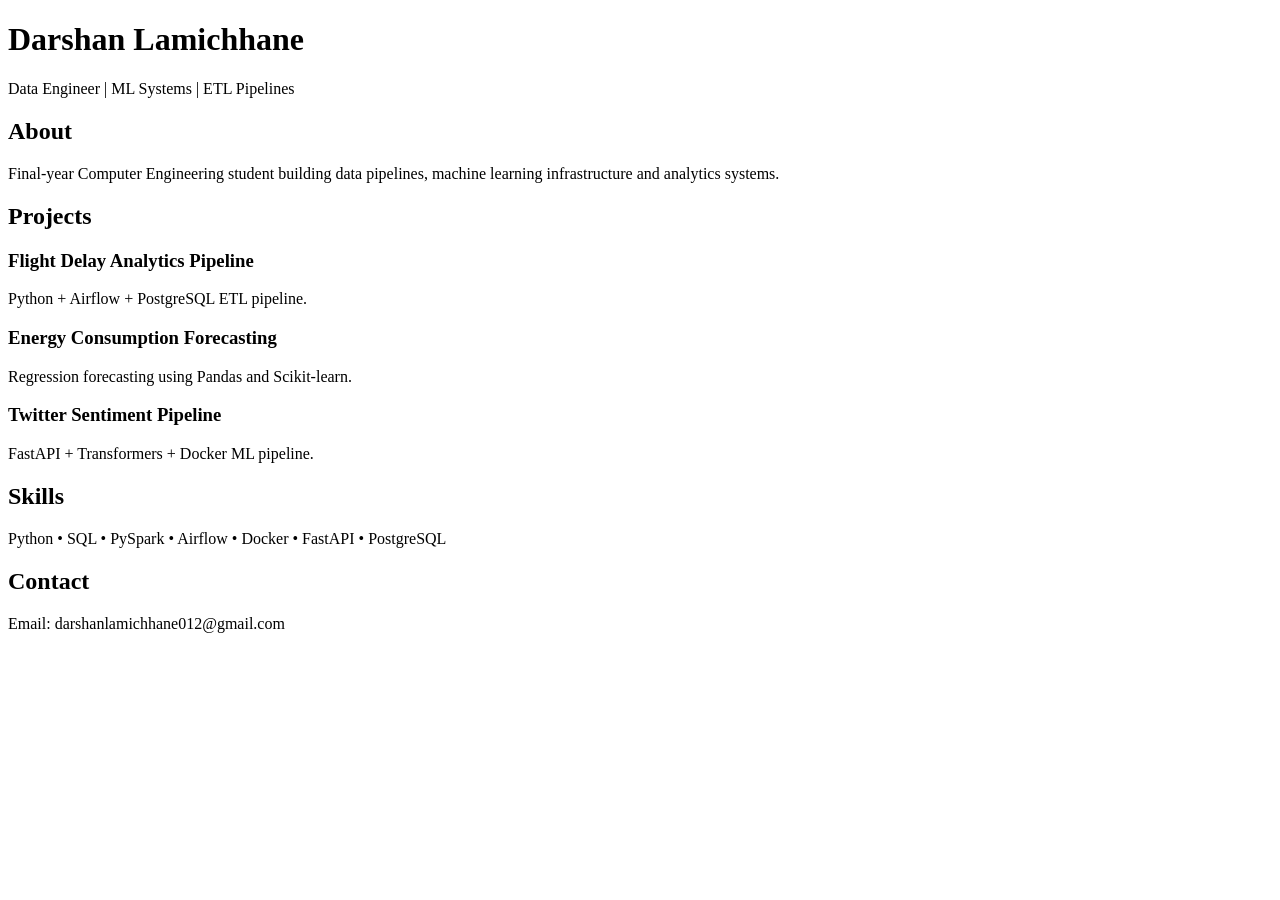
==== index.html @ e7dcd063 "initial portfolio" ====
<!DOCTYPE html>
<html>
<head>
<title>Darshan Lamichhane</title>
<meta charset="UTF-8">
<link rel="stylesheet" href="style.css">
</head>

<body>

<h1>Darshan Lamichhane</h1>
<p>Data Engineer | ML Systems | ETL Pipelines</p>

<h2>About</h2>
<p>
Final-year Computer Engineering student building data pipelines,
machine learning infrastructure and analytics systems.
</p>

<h2>Projects</h2>

<h3>Flight Delay Analytics Pipeline</h3>
<p>Python + Airflow + PostgreSQL ETL pipeline.</p>

<h3>Energy Consumption Forecasting</h3>
<p>Regression forecasting using Pandas and Scikit-learn.</p>

<h3>Twitter Sentiment Pipeline</h3>
<p>FastAPI + Transformers + Docker ML pipeline.</p>

<h2>Skills</h2>
<p>
Python • SQL • PySpark • Airflow • Docker • FastAPI • PostgreSQL
</p>

<h2>Contact</h2>
<p>Email: darshanlamichhane012@gmail.com</p>

</body>
</html>
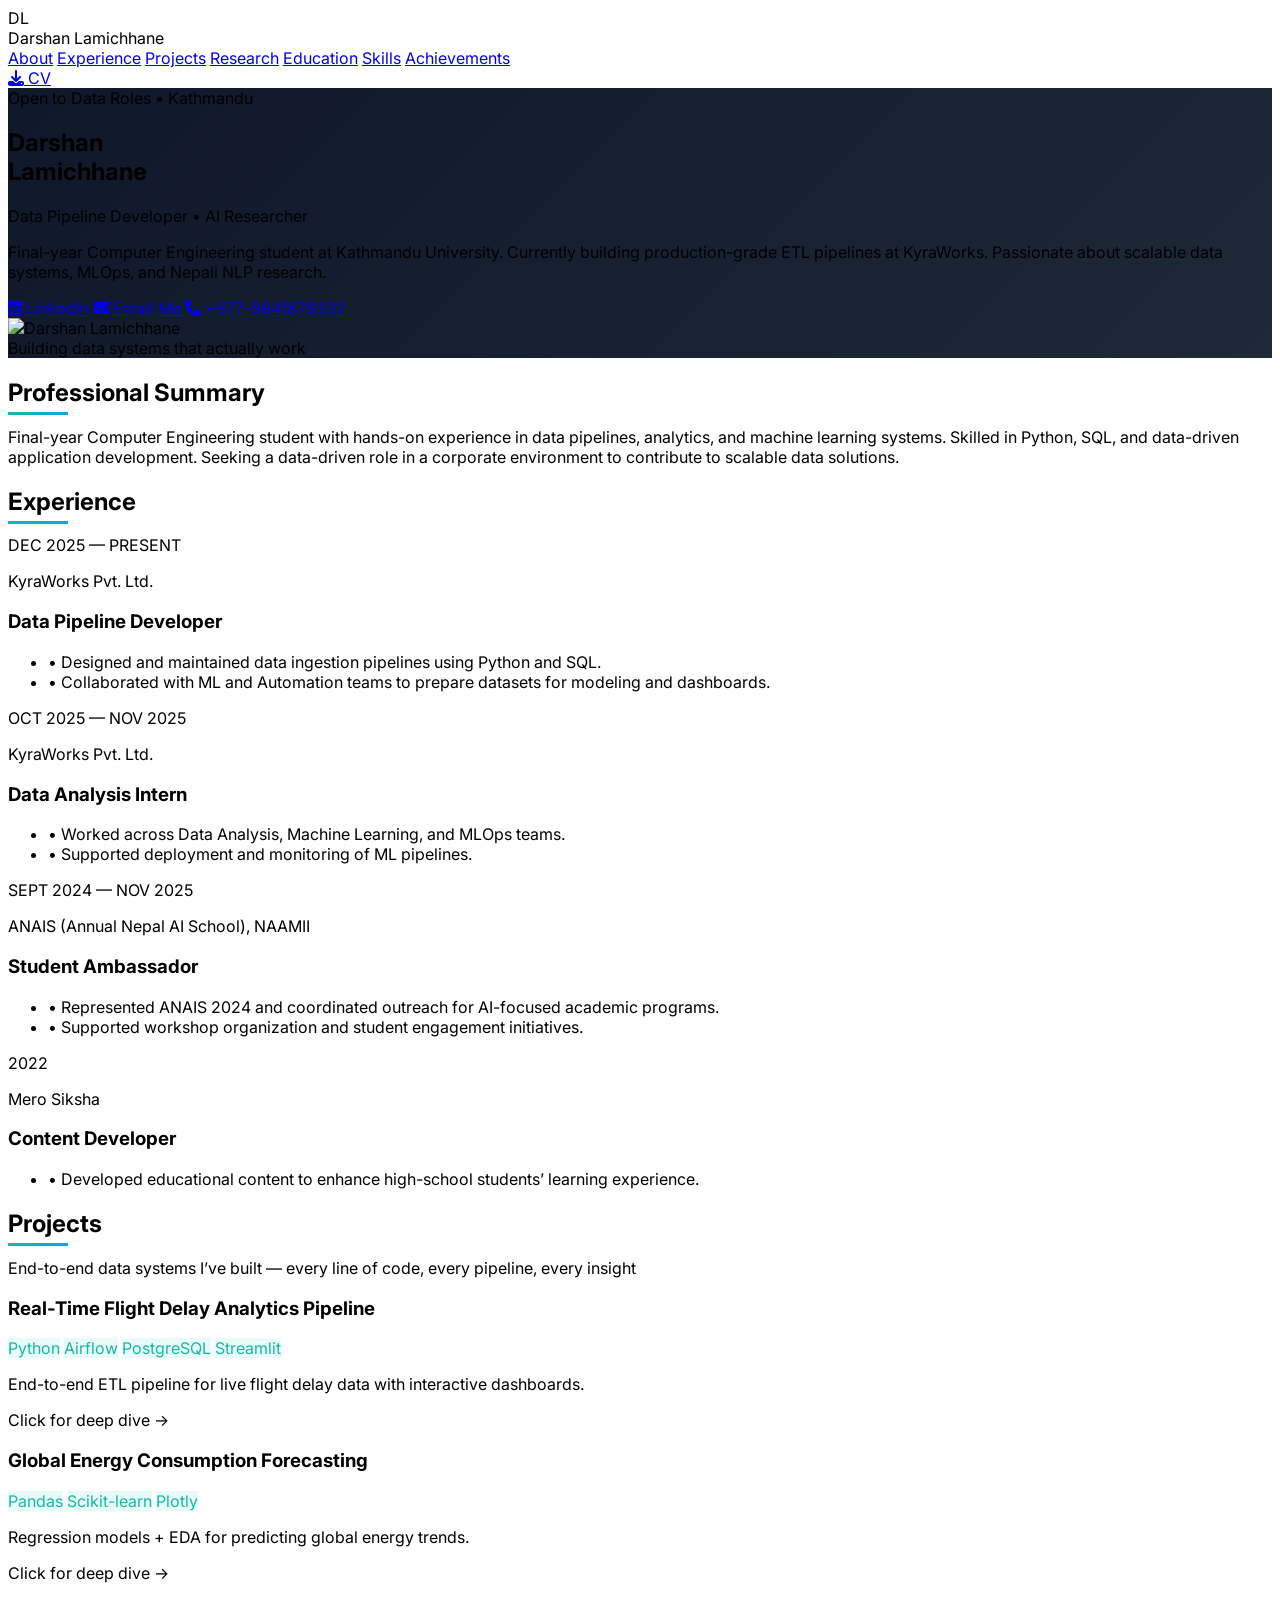
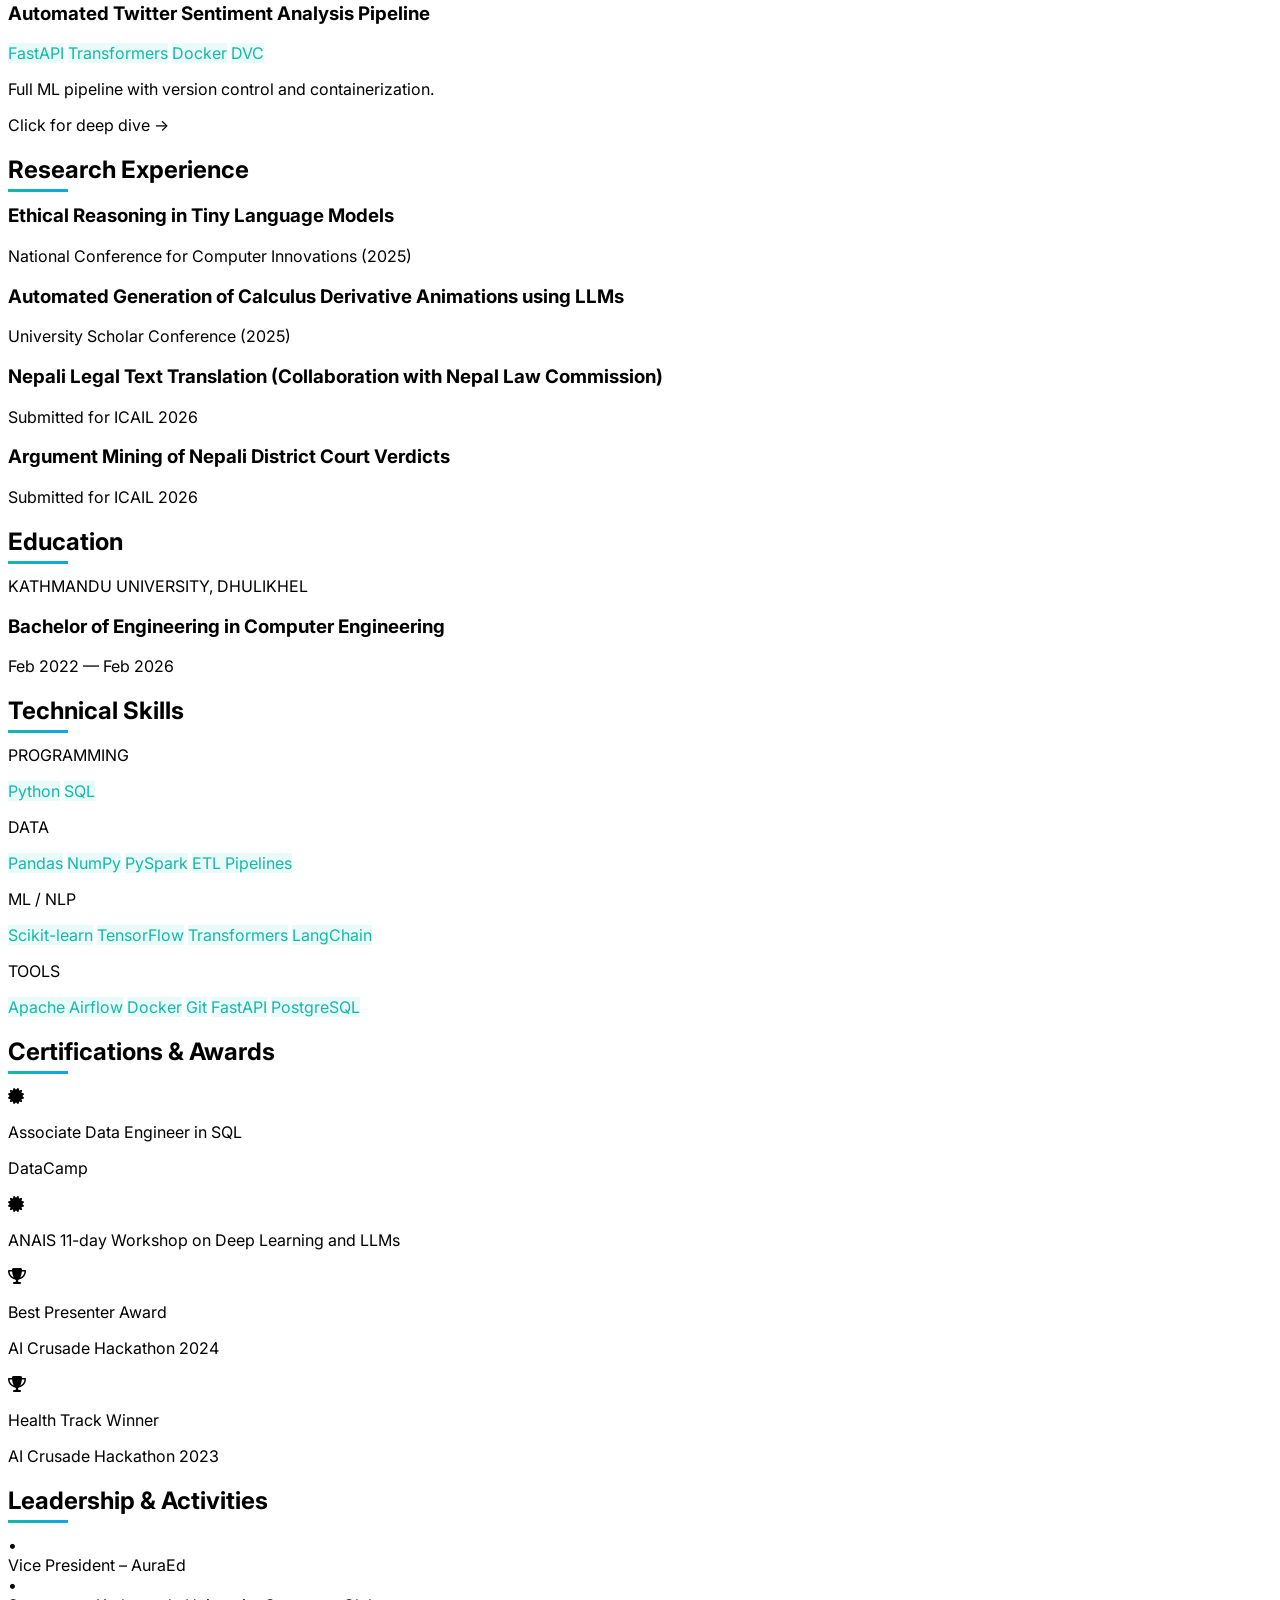
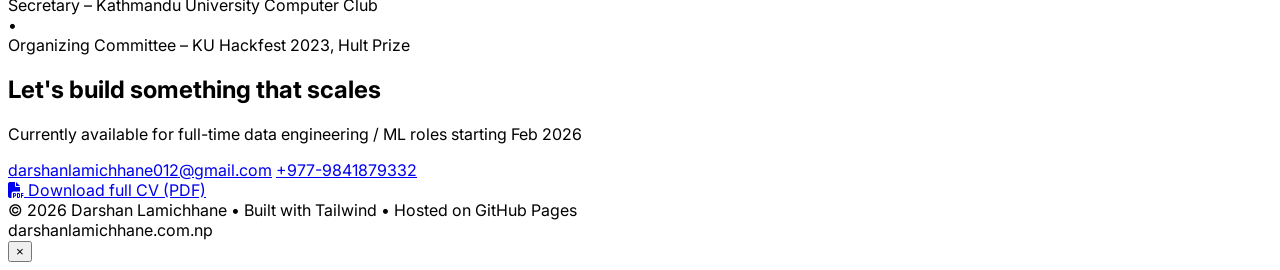
==== commit e113366a: "included everything" ====
--- a/index.html
+++ b/index.html
@@ -1,40 +1,489 @@
 <!DOCTYPE html>
-<html>
+<html lang="en" class="scroll-smooth">
 <head>
-<title>Darshan Lamichhane</title>
-<meta charset="UTF-8">
-<link rel="stylesheet" href="style.css">
+  <meta charset="UTF-8">
+  <meta name="viewport" content="width=device-width, initial-scale=1.0">
+  <title>Darshan Lamichhane | Data Pipeline Developer</title>
+  <script src="https://cdn.tailwindcss.com"></script>
+  <link rel="stylesheet" href="https://cdnjs.cloudflare.com/ajax/libs/font-awesome/6.6.0/css/all.min.css">
+  <style>
+    @import url('https://fonts.googleapis.com/css2?family=Inter:wght@400;500;600;700&display=swap');
+    body { font-family: 'Inter', system-ui, sans-serif; }
+    .hero-bg { background: linear-gradient(135deg, #0f172a 0%, #1e2937 100%); }
+    .section-header { position: relative; }
+    .section-header::after { content: ''; position: absolute; bottom: -8px; left: 0; width: 60px; height: 3px; background: linear-gradient(to right, #14b8a6, #0ea5e9); }
+    .card-hover { transition: all 0.4s cubic-bezier(0.4, 0, 0.2, 1); }
+    .card-hover:hover { transform: translateY(-12px); box-shadow: 0 25px 50px -12px rgb(0 0 0 / 0.4); }
+    .timeline-dot { width: 16px; height: 16px; background: #14b8a6; box-shadow: 0 0 0 4px rgba(20, 184, 166, 0.3); }
+    .modal { animation: modalPop 0.4s cubic-bezier(0.34, 1.56, 0.64, 1); }
+    @keyframes modalPop { from { opacity: 0; transform: scale(0.8) translateY(40px); } to { opacity: 1; transform: scale(1) translateY(0); } }
+    .tech-badge { background: rgba(45, 212, 191, 0.1); color: #14b8a6; }
+  </style>
 </head>
-
-<body>
-
-<h1>Darshan Lamichhane</h1>
-<p>Data Engineer | ML Systems | ETL Pipelines</p>
-
-<h2>About</h2>
-<p>
-Final-year Computer Engineering student building data pipelines,
-machine learning infrastructure and analytics systems.
-</p>
-
-<h2>Projects</h2>
-
-<h3>Flight Delay Analytics Pipeline</h3>
-<p>Python + Airflow + PostgreSQL ETL pipeline.</p>
-
-<h3>Energy Consumption Forecasting</h3>
-<p>Regression forecasting using Pandas and Scikit-learn.</p>
-
-<h3>Twitter Sentiment Pipeline</h3>
-<p>FastAPI + Transformers + Docker ML pipeline.</p>
-
-<h2>Skills</h2>
-<p>
-Python • SQL • PySpark • Airflow • Docker • FastAPI • PostgreSQL
-</p>
-
-<h2>Contact</h2>
-<p>Email: darshanlamichhane012@gmail.com</p>
-
+<body class="bg-slate-950 text-slate-200">
+
+  <!-- NAVBAR -->
+  <nav class="fixed top-0 w-full bg-slate-950/95 backdrop-blur-lg z-50 border-b border-slate-800">
+    <div class="max-w-6xl mx-auto px-6 py-5 flex justify-between items-center">
+      <div class="flex items-center gap-3">
+        <div class="w-9 h-9 bg-gradient-to-br from-teal-400 to-sky-400 rounded-2xl flex items-center justify-center text-xl font-black text-white">DL</div>
+        <span class="text-2xl font-semibold tracking-tighter">Darshan Lamichhane</span>
+      </div>
+      <div class="hidden md:flex gap-8 text-sm font-medium">
+        <a href="#about" class="hover:text-teal-400 transition-colors">About</a>
+        <a href="#experience" class="hover:text-teal-400 transition-colors">Experience</a>
+        <a href="#projects" class="hover:text-teal-400 transition-colors">Projects</a>
+        <a href="#research" class="hover:text-teal-400 transition-colors">Research</a>
+        <a href="#education" class="hover:text-teal-400 transition-colors">Education</a>
+        <a href="#skills" class="hover:text-teal-400 transition-colors">Skills</a>
+        <a href="#achievements" class="hover:text-teal-400 transition-colors">Achievements</a>
+      </div>
+      <a href="Darshan_CV.pdf" target="_blank" 
+         class="bg-teal-500 hover:bg-teal-600 px-6 py-3 rounded-2xl text-sm font-semibold flex items-center gap-2 transition-all active:scale-95">
+        <i class="fas fa-download"></i> CV
+      </a>
+    </div>
+  </nav>
+
+  <!-- HERO -->
+  <section id="hero" class="hero-bg min-h-screen flex items-center pt-20">
+    <div class="max-w-6xl mx-auto px-6 grid md:grid-cols-12 gap-16 items-center">
+      <div class="md:col-span-7">
+        <div class="inline-flex items-center gap-2 bg-slate-800 px-4 py-2 rounded-3xl mb-6">
+          <div class="w-3 h-3 bg-emerald-400 rounded-full animate-pulse"></div>
+          <span class="text-sm font-medium">Open to Data Roles • Kathmandu</span>
+        </div>
+        <h1 class="text-7xl md:text-8xl font-bold tracking-tighter leading-none text-white">Darshan<br>Lamichhane</h1>
+        <p class="mt-4 text-4xl text-teal-400 font-medium">Data Pipeline Developer • AI Researcher</p>
+        
+        <p class="mt-10 text-lg text-slate-400 max-w-2xl">
+          Final-year Computer Engineering student at Kathmandu University. 
+          Currently building production-grade ETL pipelines at KyraWorks. 
+          Passionate about scalable data systems, MLOps, and Nepali NLP research.
+        </p>
+
+        <div class="mt-12 flex flex-wrap gap-4">
+          <a href="https://www.linkedin.com/in/darshan-lamichhane" target="_blank" 
+             class="flex items-center gap-3 bg-white text-slate-950 px-8 py-4 rounded-3xl font-semibold hover:bg-slate-100 transition">
+            <i class="fab fa-linkedin text-xl"></i> LinkedIn
+          </a>
+          <a href="mailto:darshanlamichhane012@gmail.com" 
+             class="flex items-center gap-3 border border-slate-400 hover:border-teal-400 px-8 py-4 rounded-3xl font-semibold transition">
+            <i class="fas fa-envelope"></i> Email Me
+          </a>
+          <a href="tel:+9779841879332" 
+             class="flex items-center gap-3 border border-slate-400 hover:border-teal-400 px-8 py-4 rounded-3xl font-semibold transition">
+            <i class="fas fa-phone"></i> +977-9841879332
+          </a>
+        </div>
+      </div>
+
+      <div class="md:col-span-5 flex justify-center">
+        <div class="relative">
+          <img src="profile.jpg" alt="Darshan Lamichhane" 
+               class="w-96 h-96 object-cover rounded-3xl shadow-2xl border-8 border-teal-400/30">
+          <div class="absolute -bottom-6 -right-6 bg-slate-900 border border-teal-400 px-6 py-3 rounded-3xl text-sm font-medium shadow-xl">
+            Building data systems that actually work
+          </div>
+        </div>
+      </div>
+    </div>
+  </section>
+
+  <!-- ABOUT / SUMMARY -->
+  <section id="about" class="py-24 bg-slate-900">
+    <div class="max-w-4xl mx-auto px-6 text-center">
+      <h2 class="section-header text-5xl font-bold mb-8">Professional Summary</h2>
+      <div class="prose prose-invert max-w-none text-lg text-slate-300 leading-relaxed">
+        Final-year Computer Engineering student with hands-on experience in data pipelines, analytics, 
+        and machine learning systems. Skilled in Python, SQL, and data-driven application development. 
+        Seeking a data-driven role in a corporate environment to contribute to scalable data solutions.
+      </div>
+    </div>
+  </section>
+
+  <!-- EXPERIENCE -->
+  <section id="experience" class="py-24">
+    <div class="max-w-6xl mx-auto px-6">
+      <h2 class="section-header text-5xl font-bold mb-16 text-center">Experience</h2>
+      
+      <div class="space-y-16">
+        <!-- Data Pipeline Developer -->
+        <div class="grid md:grid-cols-12 gap-8">
+          <div class="md:col-span-3">
+            <div class="sticky top-24">
+              <span class="text-teal-400 font-mono text-sm">DEC 2025 — PRESENT</span>
+              <p class="text-2xl font-semibold mt-2">KyraWorks Pvt. Ltd.</p>
+            </div>
+          </div>
+          <div class="md:col-span-9 bg-slate-800/60 rounded-3xl p-10 card-hover">
+            <h3 class="text-3xl font-semibold">Data Pipeline Developer</h3>
+            <ul class="mt-8 space-y-6 text-slate-300 text-lg">
+              <li class="flex gap-4"><span class="text-teal-400 text-2xl leading-none">•</span> Designed and maintained data ingestion pipelines using Python and SQL.</li>
+              <li class="flex gap-4"><span class="text-teal-400 text-2xl leading-none">•</span> Collaborated with ML and Automation teams to prepare datasets for modeling and dashboards.</li>
+            </ul>
+          </div>
+        </div>
+
+        <!-- Data Analysis Intern -->
+        <div class="grid md:grid-cols-12 gap-8">
+          <div class="md:col-span-3">
+            <div class="sticky top-24">
+              <span class="text-teal-400 font-mono text-sm">OCT 2025 — NOV 2025</span>
+              <p class="text-2xl font-semibold mt-2">KyraWorks Pvt. Ltd.</p>
+            </div>
+          </div>
+          <div class="md:col-span-9 bg-slate-800/60 rounded-3xl p-10 card-hover">
+            <h3 class="text-3xl font-semibold">Data Analysis Intern</h3>
+            <ul class="mt-8 space-y-6 text-slate-300 text-lg">
+              <li class="flex gap-4"><span class="text-teal-400 text-2xl leading-none">•</span> Worked across Data Analysis, Machine Learning, and MLOps teams.</li>
+              <li class="flex gap-4"><span class="text-teal-400 text-2xl leading-none">•</span> Supported deployment and monitoring of ML pipelines.</li>
+            </ul>
+          </div>
+        </div>
+
+        <!-- Student Ambassador -->
+        <div class="grid md:grid-cols-12 gap-8">
+          <div class="md:col-span-3">
+            <div class="sticky top-24">
+              <span class="text-teal-400 font-mono text-sm">SEPT 2024 — NOV 2025</span>
+              <p class="text-2xl font-semibold mt-2">ANAIS (Annual Nepal AI School), NAAMII</p>
+            </div>
+          </div>
+          <div class="md:col-span-9 bg-slate-800/60 rounded-3xl p-10 card-hover">
+            <h3 class="text-3xl font-semibold">Student Ambassador</h3>
+            <ul class="mt-8 space-y-6 text-slate-300 text-lg">
+              <li class="flex gap-4"><span class="text-teal-400 text-2xl leading-none">•</span> Represented ANAIS 2024 and coordinated outreach for AI-focused academic programs.</li>
+              <li class="flex gap-4"><span class="text-teal-400 text-2xl leading-none">•</span> Supported workshop organization and student engagement initiatives.</li>
+            </ul>
+          </div>
+        </div>
+
+        <!-- Content Developer -->
+        <div class="grid md:grid-cols-12 gap-8">
+          <div class="md:col-span-3">
+            <div class="sticky top-24">
+              <span class="text-teal-400 font-mono text-sm">2022</span>
+              <p class="text-2xl font-semibold mt-2">Mero Siksha</p>
+            </div>
+          </div>
+          <div class="md:col-span-9 bg-slate-800/60 rounded-3xl p-10 card-hover">
+            <h3 class="text-3xl font-semibold">Content Developer</h3>
+            <ul class="mt-8 space-y-6 text-slate-300 text-lg">
+              <li class="flex gap-4"><span class="text-teal-400 text-2xl leading-none">•</span> Developed educational content to enhance high-school students’ learning experience.</li>
+            </ul>
+          </div>
+        </div>
+      </div>
+    </div>
+  </section>
+
+  <!-- PROJECTS -->
+  <section id="projects" class="py-24 bg-slate-900">
+    <div class="max-w-6xl mx-auto px-6">
+      <h2 class="section-header text-5xl font-bold mb-6 text-center">Projects</h2>
+      <p class="text-center text-slate-400 mb-16 max-w-md mx-auto">End-to-end data systems I’ve built — every line of code, every pipeline, every insight</p>
+      
+      <div class="grid md:grid-cols-3 gap-8">
+        <!-- Project 1 -->
+        <div onclick="showProjectModal(1)" class="bg-slate-800 rounded-3xl overflow-hidden cursor-pointer card-hover">
+          <div class="h-2 bg-gradient-to-r from-teal-400 to-sky-400"></div>
+          <div class="p-8">
+            <h3 class="text-2xl font-semibold">Real-Time Flight Delay Analytics Pipeline</h3>
+            <div class="flex flex-wrap gap-2 mt-6">
+              <span class="tech-badge px-4 py-1 text-xs rounded-full">Python</span>
+              <span class="tech-badge px-4 py-1 text-xs rounded-full">Airflow</span>
+              <span class="tech-badge px-4 py-1 text-xs rounded-full">PostgreSQL</span>
+              <span class="tech-badge px-4 py-1 text-xs rounded-full">Streamlit</span>
+            </div>
+            <p class="mt-8 text-slate-400 line-clamp-3">End-to-end ETL pipeline for live flight delay data with interactive dashboards.</p>
+            <div class="mt-10 text-teal-400 font-medium flex items-center gap-2">Click for deep dive →</div>
+          </div>
+        </div>
+
+        <!-- Project 2 -->
+        <div onclick="showProjectModal(2)" class="bg-slate-800 rounded-3xl overflow-hidden cursor-pointer card-hover">
+          <div class="h-2 bg-gradient-to-r from-teal-400 to-sky-400"></div>
+          <div class="p-8">
+            <h3 class="text-2xl font-semibold">Global Energy Consumption Forecasting</h3>
+            <div class="flex flex-wrap gap-2 mt-6">
+              <span class="tech-badge px-4 py-1 text-xs rounded-full">Pandas</span>
+              <span class="tech-badge px-4 py-1 text-xs rounded-full">Scikit-learn</span>
+              <span class="tech-badge px-4 py-1 text-xs rounded-full">Plotly</span>
+            </div>
+            <p class="mt-8 text-slate-400 line-clamp-3">Regression models + EDA for predicting global energy trends.</p>
+            <div class="mt-10 text-teal-400 font-medium flex items-center gap-2">Click for deep dive →</div>
+          </div>
+        </div>
+
+        <!-- Project 3 -->
+        <div onclick="showProjectModal(3)" class="bg-slate-800 rounded-3xl overflow-hidden cursor-pointer card-hover">
+          <div class="h-2 bg-gradient-to-r from-teal-400 to-sky-400"></div>
+          <div class="p-8">
+            <h3 class="text-2xl font-semibold">Automated Twitter Sentiment Analysis Pipeline</h3>
+            <div class="flex flex-wrap gap-2 mt-6">
+              <span class="tech-badge px-4 py-1 text-xs rounded-full">FastAPI</span>
+              <span class="tech-badge px-4 py-1 text-xs rounded-full">Transformers</span>
+              <span class="tech-badge px-4 py-1 text-xs rounded-full">Docker</span>
+              <span class="tech-badge px-4 py-1 text-xs rounded-full">DVC</span>
+            </div>
+            <p class="mt-8 text-slate-400 line-clamp-3">Full ML pipeline with version control and containerization.</p>
+            <div class="mt-10 text-teal-400 font-medium flex items-center gap-2">Click for deep dive →</div>
+          </div>
+        </div>
+      </div>
+    </div>
+  </section>
+
+  <!-- RESEARCH -->
+  <section id="research" class="py-24">
+    <div class="max-w-6xl mx-auto px-6">
+      <h2 class="section-header text-5xl font-bold mb-16 text-center">Research Experience</h2>
+      <div class="grid md:grid-cols-2 gap-8">
+        <div class="bg-slate-800 rounded-3xl p-10">
+          <h3 class="font-semibold text-xl">Ethical Reasoning in Tiny Language Models</h3>
+          <p class="text-teal-400 text-sm mt-2">National Conference for Computer Innovations (2025)</p>
+        </div>
+        <div class="bg-slate-800 rounded-3xl p-10">
+          <h3 class="font-semibold text-xl">Automated Generation of Calculus Derivative Animations using LLMs</h3>
+          <p class="text-teal-400 text-sm mt-2">University Scholar Conference (2025)</p>
+        </div>
+        <div class="bg-slate-800 rounded-3xl p-10">
+          <h3 class="font-semibold text-xl">Nepali Legal Text Translation (Collaboration with Nepal Law Commission)</h3>
+          <p class="text-teal-400 text-sm mt-2">Submitted for ICAIL 2026</p>
+        </div>
+        <div class="bg-slate-800 rounded-3xl p-10">
+          <h3 class="font-semibold text-xl">Argument Mining of Nepali District Court Verdicts</h3>
+          <p class="text-teal-400 text-sm mt-2">Submitted for ICAIL 2026</p>
+        </div>
+      </div>
+    </div>
+  </section>
+
+  <!-- EDUCATION -->
+  <section id="education" class="py-24 bg-slate-900">
+    <div class="max-w-6xl mx-auto px-6">
+      <h2 class="section-header text-5xl font-bold mb-16 text-center">Education</h2>
+      <div class="max-w-3xl mx-auto bg-slate-800 rounded-3xl p-12 text-center">
+        <p class="text-teal-400 font-medium tracking-widest">KATHMANDU UNIVERSITY, DHULIKHEL</p>
+        <h3 class="text-4xl font-bold mt-4">Bachelor of Engineering in Computer Engineering</h3>
+        <p class="text-slate-400 mt-6">Feb 2022 — Feb 2026</p>
+      </div>
+    </div>
+  </section>
+
+  <!-- SKILLS -->
+  <section id="skills" class="py-24">
+    <div class="max-w-6xl mx-auto px-6">
+      <h2 class="section-header text-5xl font-bold mb-16 text-center">Technical Skills</h2>
+      <div class="grid grid-cols-2 md:grid-cols-4 gap-6">
+        <div class="bg-slate-800 rounded-3xl p-8 text-center">
+          <p class="text-teal-400 text-sm font-medium mb-4">PROGRAMMING</p>
+          <div class="flex flex-wrap gap-3 justify-center">
+            <span class="tech-badge px-5 py-2 rounded-3xl text-sm">Python</span>
+            <span class="tech-badge px-5 py-2 rounded-3xl text-sm">SQL</span>
+          </div>
+        </div>
+        <div class="bg-slate-800 rounded-3xl p-8 text-center">
+          <p class="text-teal-400 text-sm font-medium mb-4">DATA</p>
+          <div class="flex flex-wrap gap-3 justify-center">
+            <span class="tech-badge px-5 py-2 rounded-3xl text-sm">Pandas</span>
+            <span class="tech-badge px-5 py-2 rounded-3xl text-sm">NumPy</span>
+            <span class="tech-badge px-5 py-2 rounded-3xl text-sm">PySpark</span>
+            <span class="tech-badge px-5 py-2 rounded-3xl text-sm">ETL Pipelines</span>
+          </div>
+        </div>
+        <div class="bg-slate-800 rounded-3xl p-8 text-center">
+          <p class="text-teal-400 text-sm font-medium mb-4">ML / NLP</p>
+          <div class="flex flex-wrap gap-3 justify-center">
+            <span class="tech-badge px-5 py-2 rounded-3xl text-sm">Scikit-learn</span>
+            <span class="tech-badge px-5 py-2 rounded-3xl text-sm">TensorFlow</span>
+            <span class="tech-badge px-5 py-2 rounded-3xl text-sm">Transformers</span>
+            <span class="tech-badge px-5 py-2 rounded-3xl text-sm">LangChain</span>
+          </div>
+        </div>
+        <div class="bg-slate-800 rounded-3xl p-8 text-center">
+          <p class="text-teal-400 text-sm font-medium mb-4">TOOLS</p>
+          <div class="flex flex-wrap gap-3 justify-center">
+            <span class="tech-badge px-5 py-2 rounded-3xl text-sm">Apache Airflow</span>
+            <span class="tech-badge px-5 py-2 rounded-3xl text-sm">Docker</span>
+            <span class="tech-badge px-5 py-2 rounded-3xl text-sm">Git</span>
+            <span class="tech-badge px-5 py-2 rounded-3xl text-sm">FastAPI</span>
+            <span class="tech-badge px-5 py-2 rounded-3xl text-sm">PostgreSQL</span>
+          </div>
+        </div>
+      </div>
+    </div>
+  </section>
+
+  <!-- CERTIFICATIONS & AWARDS -->
+  <section id="achievements" class="py-24 bg-slate-900">
+    <div class="max-w-6xl mx-auto px-6">
+      <h2 class="section-header text-5xl font-bold mb-16 text-center">Certifications &amp; Awards</h2>
+      <div class="grid md:grid-cols-2 gap-8 max-w-3xl mx-auto">
+        <div class="bg-slate-800 p-8 rounded-3xl flex items-start gap-6">
+          <i class="fas fa-certificate text-4xl text-teal-400 mt-1"></i>
+          <div>
+            <p class="font-semibold">Associate Data Engineer in SQL</p>
+            <p class="text-slate-400 text-sm">DataCamp</p>
+          </div>
+        </div>
+        <div class="bg-slate-800 p-8 rounded-3xl flex items-start gap-6">
+          <i class="fas fa-certificate text-4xl text-teal-400 mt-1"></i>
+          <div>
+            <p class="font-semibold">ANAIS 11-day Workshop on Deep Learning and LLMs</p>
+          </div>
+        </div>
+        <div class="bg-slate-800 p-8 rounded-3xl flex items-start gap-6">
+          <i class="fas fa-trophy text-4xl text-amber-400 mt-1"></i>
+          <div>
+            <p class="font-semibold">Best Presenter Award</p>
+            <p class="text-slate-400 text-sm">AI Crusade Hackathon 2024</p>
+          </div>
+        </div>
+        <div class="bg-slate-800 p-8 rounded-3xl flex items-start gap-6">
+          <i class="fas fa-trophy text-4xl text-amber-400 mt-1"></i>
+          <div>
+            <p class="font-semibold">Health Track Winner</p>
+            <p class="text-slate-400 text-sm">AI Crusade Hackathon 2023</p>
+          </div>
+        </div>
+      </div>
+    </div>
+  </section>
+
+  <!-- LEADERSHIP -->
+  <section class="py-24">
+    <div class="max-w-6xl mx-auto px-6">
+      <h2 class="section-header text-5xl font-bold mb-16 text-center">Leadership &amp; Activities</h2>
+      <div class="max-w-2xl mx-auto space-y-8 text-lg">
+        <div class="flex gap-8 items-center">
+          <span class="text-teal-400 text-3xl">•</span>
+          <div>Vice President – AuraEd</div>
+        </div>
+        <div class="flex gap-8 items-center">
+          <span class="text-teal-400 text-3xl">•</span>
+          <div>Secretary – Kathmandu University Computer Club</div>
+        </div>
+        <div class="flex gap-8 items-center">
+          <span class="text-teal-400 text-3xl">•</span>
+          <div>Organizing Committee – KU Hackfest 2023, Hult Prize</div>
+        </div>
+      </div>
+    </div>
+  </section>
+
+  <!-- CONTACT -->
+  <section id="contact" class="py-24 bg-slate-900">
+    <div class="max-w-6xl mx-auto px-6 text-center">
+      <h2 class="text-5xl font-bold mb-8">Let's build something that scales</h2>
+      <p class="text-slate-400 max-w-md mx-auto">Currently available for full-time data engineering / ML roles starting Feb 2026</p>
+      
+      <div class="mt-12 flex flex-col md:flex-row gap-6 justify-center">
+        <a href="mailto:darshanlamichhane012@gmail.com" 
+           class="bg-white text-slate-950 text-xl font-semibold px-16 py-6 rounded-3xl hover:bg-slate-100 transition">darshanlamichhane012@gmail.com</a>
+        <a href="tel:+9779841879332" 
+           class="border border-slate-400 text-xl font-semibold px-16 py-6 rounded-3xl hover:border-teal-400 transition">+977-9841879332</a>
+      </div>
+      
+      <a href="Darshan_CV.pdf" target="_blank" 
+         class="mt-16 inline-flex items-center gap-3 text-teal-400 hover:text-teal-300 transition">
+        <i class="fas fa-file-pdf text-3xl"></i>
+        <span class="font-medium">Download full CV (PDF)</span>
+      </a>
+    </div>
+  </section>
+
+  <!-- FOOTER -->
+  <footer class="bg-black py-12 border-t border-slate-800">
+    <div class="max-w-6xl mx-auto px-6 text-center text-slate-500 text-sm">
+      © 2026 Darshan Lamichhane • Built with Tailwind • Hosted on GitHub Pages<br>
+      <span class="text-teal-400">darshanlamichhane.com.np</span>
+    </div>
+  </footer>
+
+  <!-- PROJECT MODAL -->
+  <div id="projectModal" onclick="if(event.target.id==='projectModal') hideModal()" 
+       class="hidden fixed inset-0 bg-black/80 z-[999] flex items-center justify-center p-6">
+    <div onclick="event.stopImmediatePropagation()" 
+         class="modal bg-slate-900 max-w-3xl w-full rounded-3xl overflow-hidden">
+      
+      <div class="p-10" id="modalContent">
+        <!-- JS injected here -->
+      </div>
+      
+      <button onclick="hideModal()" 
+              class="absolute top-8 right-8 text-4xl text-slate-400 hover:text-white transition">×</button>
+    </div>
+  </div>
+
+  <script>
+    function showProjectModal(id) {
+      const modal = document.getElementById('projectModal');
+      const content = document.getElementById('modalContent');
+      
+      let html = '';
+      
+      if (id === 1) {
+        html = `
+          <h2 class="text-4xl font-bold mb-8">Real-Time Flight Delay Analytics Pipeline</h2>
+          <div class="flex flex-wrap gap-2 mb-10">
+            <span class="tech-badge px-5 py-1 text-xs rounded-full">Python</span>
+            <span class="tech-badge px-5 py-1 text-xs rounded-full">Apache Airflow</span>
+            <span class="tech-badge px-5 py-1 text-xs rounded-full">PostgreSQL</span>
+            <span class="tech-badge px-5 py-1 text-xs rounded-full">Pandas</span>
+            <span class="tech-badge px-5 py-1 text-xs rounded-full">Streamlit</span>
+          </div>
+          <ul class="space-y-6 text-lg">
+            <li class="flex gap-4"><span class="text-teal-400 text-3xl leading-none mt-1">•</span> Built an end-to-end ETL pipeline to ingest and process flight delay data.</li>
+            <li class="flex gap-4"><span class="text-teal-400 text-3xl leading-none mt-1">•</span> Designed dashboards to visualize delay trends and operational metrics.</li>
+          </ul>
+          <p class="mt-12 text-slate-400 text-sm">Technologies used: Python, Apache Airflow, PostgreSQL, Pandas, Streamlit</p>
+        `;
+      } else if (id === 2) {
+        html = `
+          <h2 class="text-4xl font-bold mb-8">Global Energy Consumption Forecasting</h2>
+          <div class="flex flex-wrap gap-2 mb-10">
+            <span class="tech-badge px-5 py-1 text-xs rounded-full">Pandas</span>
+            <span class="tech-badge px-5 py-1 text-xs rounded-full">Scikit-learn</span>
+            <span class="tech-badge px-5 py-1 text-xs rounded-full">Plotly</span>
+          </div>
+          <ul class="space-y-6 text-lg">
+            <li class="flex gap-4"><span class="text-teal-400 text-3xl leading-none mt-1">•</span> Developed regression-based forecasting models for global energy usage trends.</li>
+            <li class="flex gap-4"><span class="text-teal-400 text-3xl leading-none mt-1">•</span> Performed exploratory data analysis and feature engineering.</li>
+          </ul>
+          <p class="mt-12 text-slate-400 text-sm">Technologies used: Pandas, Scikit-learn, Plotly</p>
+        `;
+      } else if (id === 3) {
+        html = `
+          <h2 class="text-4xl font-bold mb-8">Automated Twitter Sentiment Analysis Pipeline</h2>
+          <div class="flex flex-wrap gap-2 mb-10">
+            <span class="tech-badge px-5 py-1 text-xs rounded-full">FastAPI</span>
+            <span class="tech-badge px-5 py-1 text-xs rounded-full">Transformers</span>
+            <span class="tech-badge px-5 py-1 text-xs rounded-full">Docker</span>
+            <span class="tech-badge px-5 py-1 text-xs rounded-full">DVC</span>
+          </div>
+          <ul class="space-y-6 text-lg">
+            <li class="flex gap-4"><span class="text-teal-400 text-3xl leading-none mt-1">•</span> Built an automated ML pipeline for sentiment classification.</li>
+            <li class="flex gap-4"><span class="text-teal-400 text-3xl leading-none mt-1">•</span> Versioned datasets and models using DVC and containerized services with Docker.</li>
+          </ul>
+          <p class="mt-12 text-slate-400 text-sm">Technologies used: FastAPI, Transformers, Docker, DVC</p>
+        `;
+      }
+      
+      content.innerHTML = html;
+      modal.classList.remove('hidden');
+      modal.classList.add('flex');
+    }
+    
+    function hideModal() {
+      const modal = document.getElementById('projectModal');
+      modal.classList.add('hidden');
+      modal.classList.remove('flex');
+    }
+    
+    // Tailwind script already loaded
+    console.log('%c✅ Portfolio ready. Your CV is fully represented.', 'color:#14b8a6; font-size:13px');
+  </script>
 </body>
 </html>
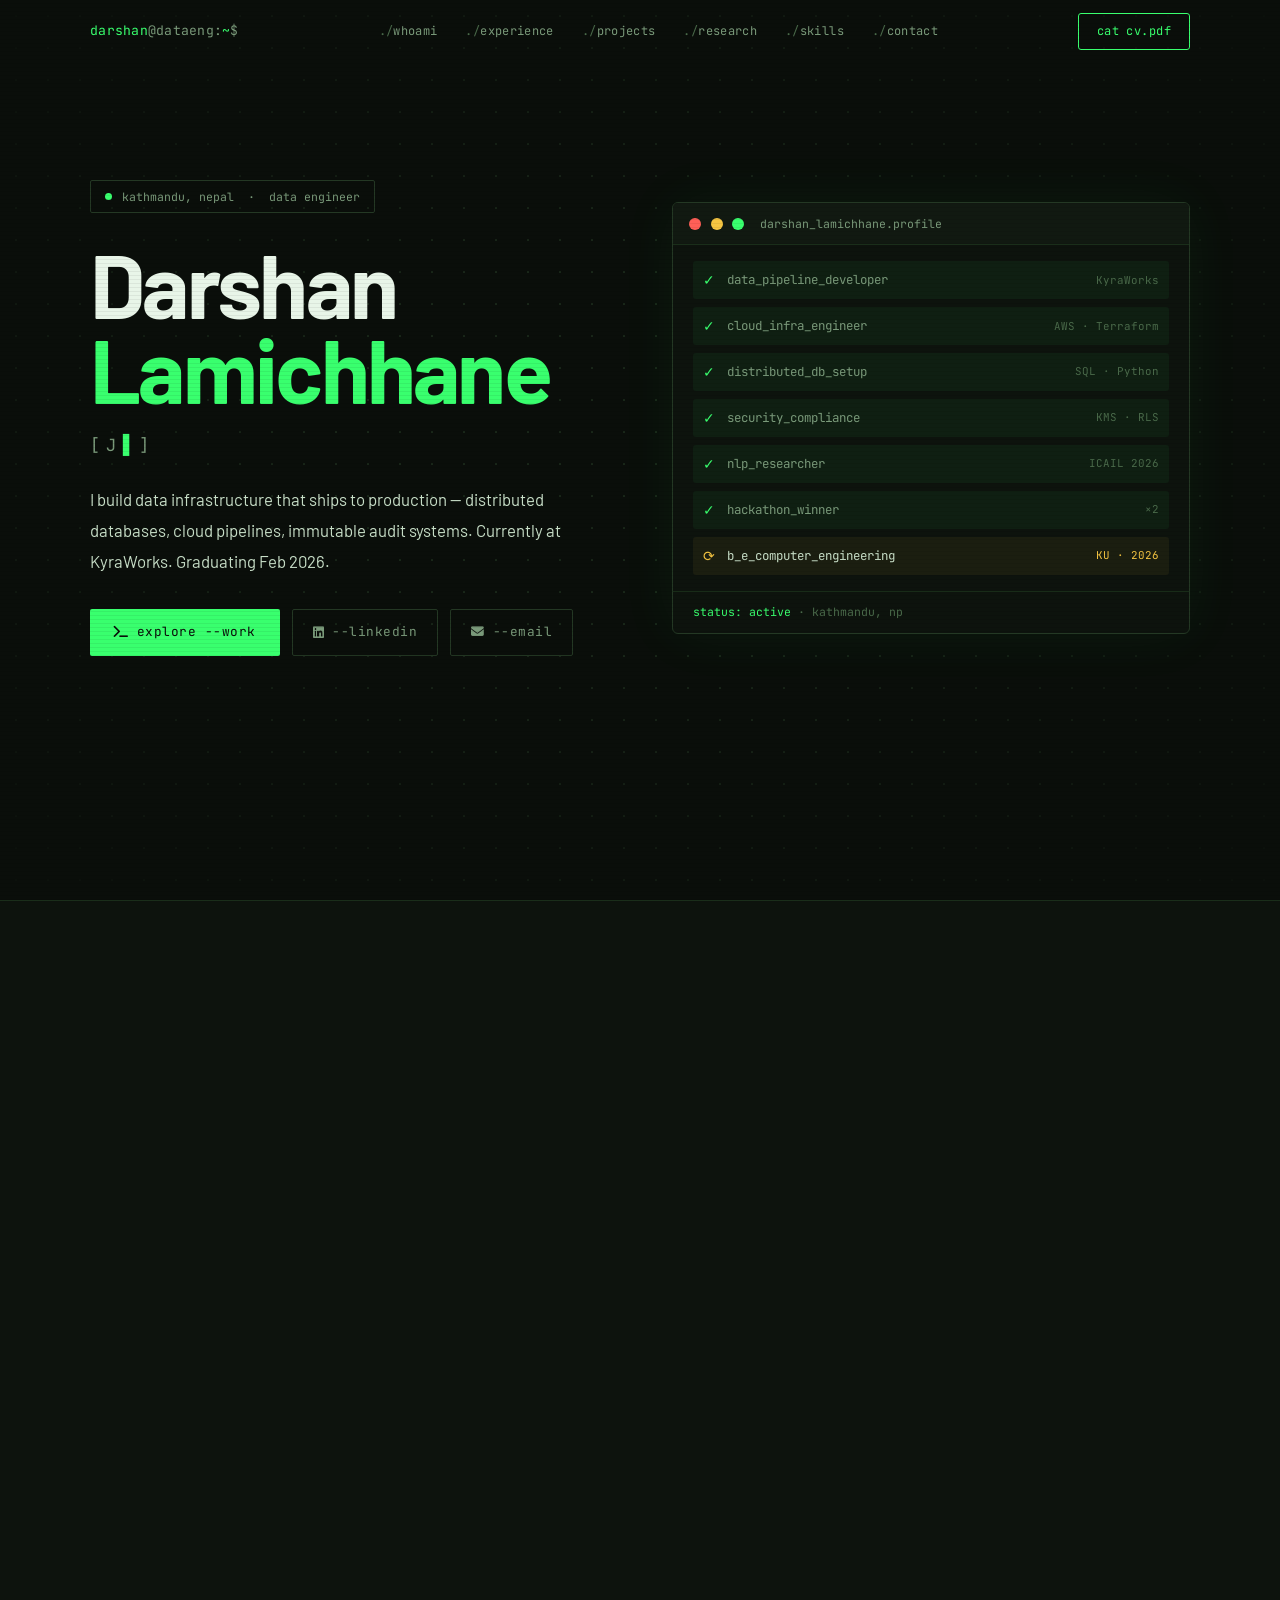
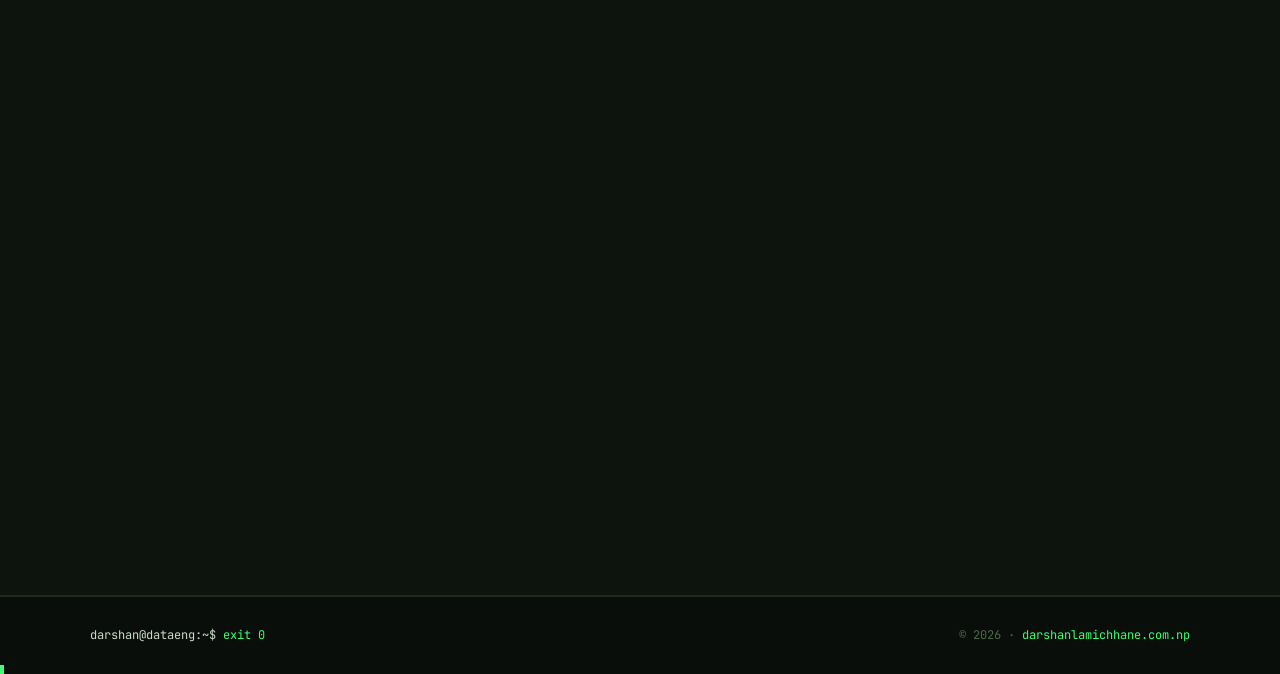
==== commit 91865f86: "fix: styling" ====
--- a/index.html
+++ b/index.html
@@ -1,489 +1,495 @@
 <!DOCTYPE html>
-<html lang="en" class="scroll-smooth">
+<html lang="en">
 <head>
-  <meta charset="UTF-8">
-  <meta name="viewport" content="width=device-width, initial-scale=1.0">
-  <title>Darshan Lamichhane | Data Pipeline Developer</title>
-  <script src="https://cdn.tailwindcss.com"></script>
-  <link rel="stylesheet" href="https://cdnjs.cloudflare.com/ajax/libs/font-awesome/6.6.0/css/all.min.css">
-  <style>
-    @import url('https://fonts.googleapis.com/css2?family=Inter:wght@400;500;600;700&display=swap');
-    body { font-family: 'Inter', system-ui, sans-serif; }
-    .hero-bg { background: linear-gradient(135deg, #0f172a 0%, #1e2937 100%); }
-    .section-header { position: relative; }
-    .section-header::after { content: ''; position: absolute; bottom: -8px; left: 0; width: 60px; height: 3px; background: linear-gradient(to right, #14b8a6, #0ea5e9); }
-    .card-hover { transition: all 0.4s cubic-bezier(0.4, 0, 0.2, 1); }
-    .card-hover:hover { transform: translateY(-12px); box-shadow: 0 25px 50px -12px rgb(0 0 0 / 0.4); }
-    .timeline-dot { width: 16px; height: 16px; background: #14b8a6; box-shadow: 0 0 0 4px rgba(20, 184, 166, 0.3); }
-    .modal { animation: modalPop 0.4s cubic-bezier(0.34, 1.56, 0.64, 1); }
-    @keyframes modalPop { from { opacity: 0; transform: scale(0.8) translateY(40px); } to { opacity: 1; transform: scale(1) translateY(0); } }
-    .tech-badge { background: rgba(45, 212, 191, 0.1); color: #14b8a6; }
-  </style>
+  <meta charset="UTF-8" />
+  <meta name="viewport" content="width=device-width, initial-scale=1.0" />
+  <meta name="description" content="Darshan Lamichhane — Junior Data Engineer. CockroachDB · Airflow · AWS · Terraform · Nepali NLP." />
+  <meta property="og:title" content="Darshan Lamichhane · Data Engineer" />
+  <meta property="og:url" content="https://darshanlamichhane.com.np" />
+  <title>darshan@dataeng:~$</title>
+  <link rel="icon" type="image/svg+xml" href="data:image/svg+xml,<svg xmlns='http://www.w3.org/2000/svg' viewBox='0 0 32 32'><rect width='32' height='32' rx='6' fill='%230a0e0a'/><rect x='1' y='1' width='30' height='30' rx='5' fill='none' stroke='%2339ff6e' stroke-width='1.5'/><text x='4' y='14' font-family='monospace' font-size='8' fill='%2339ff6e'>%3E_</text><text x='4' y='24' font-family='monospace' font-size='6' fill='%234a6a4a'>data</text></svg>" />
+  <link rel="preconnect" href="https://fonts.googleapis.com" />
+  <link href="https://fonts.googleapis.com/css2?family=JetBrains+Mono:ital,wght@0,300;0,400;0,500;0,700;1,300&family=Barlow:wght@300;400;500;600;700&display=swap" rel="stylesheet" />
+  <link rel="stylesheet" href="https://cdnjs.cloudflare.com/ajax/libs/font-awesome/6.6.0/css/all.min.css" />
+  <link rel="stylesheet" href="styles.css" />
 </head>
-<body class="bg-slate-950 text-slate-200">
-
-  <!-- NAVBAR -->
-  <nav class="fixed top-0 w-full bg-slate-950/95 backdrop-blur-lg z-50 border-b border-slate-800">
-    <div class="max-w-6xl mx-auto px-6 py-5 flex justify-between items-center">
-      <div class="flex items-center gap-3">
-        <div class="w-9 h-9 bg-gradient-to-br from-teal-400 to-sky-400 rounded-2xl flex items-center justify-center text-xl font-black text-white">DL</div>
-        <span class="text-2xl font-semibold tracking-tighter">Darshan Lamichhane</span>
-      </div>
-      <div class="hidden md:flex gap-8 text-sm font-medium">
-        <a href="#about" class="hover:text-teal-400 transition-colors">About</a>
-        <a href="#experience" class="hover:text-teal-400 transition-colors">Experience</a>
-        <a href="#projects" class="hover:text-teal-400 transition-colors">Projects</a>
-        <a href="#research" class="hover:text-teal-400 transition-colors">Research</a>
-        <a href="#education" class="hover:text-teal-400 transition-colors">Education</a>
-        <a href="#skills" class="hover:text-teal-400 transition-colors">Skills</a>
-        <a href="#achievements" class="hover:text-teal-400 transition-colors">Achievements</a>
-      </div>
-      <a href="Darshan_CV.pdf" target="_blank" 
-         class="bg-teal-500 hover:bg-teal-600 px-6 py-3 rounded-2xl text-sm font-semibold flex items-center gap-2 transition-all active:scale-95">
-        <i class="fas fa-download"></i> CV
-      </a>
-    </div>
-  </nav>
-
-  <!-- HERO -->
-  <section id="hero" class="hero-bg min-h-screen flex items-center pt-20">
-    <div class="max-w-6xl mx-auto px-6 grid md:grid-cols-12 gap-16 items-center">
-      <div class="md:col-span-7">
-        <div class="inline-flex items-center gap-2 bg-slate-800 px-4 py-2 rounded-3xl mb-6">
-          <div class="w-3 h-3 bg-emerald-400 rounded-full animate-pulse"></div>
-          <span class="text-sm font-medium">Open to Data Roles • Kathmandu</span>
-        </div>
-        <h1 class="text-7xl md:text-8xl font-bold tracking-tighter leading-none text-white">Darshan<br>Lamichhane</h1>
-        <p class="mt-4 text-4xl text-teal-400 font-medium">Data Pipeline Developer • AI Researcher</p>
-        
-        <p class="mt-10 text-lg text-slate-400 max-w-2xl">
-          Final-year Computer Engineering student at Kathmandu University. 
-          Currently building production-grade ETL pipelines at KyraWorks. 
-          Passionate about scalable data systems, MLOps, and Nepali NLP research.
+<body>
+
+<!-- BOOT OVERLAY -->
+<div id="boot-overlay">
+  <div id="boot-terminal">
+    <div id="boot-lines"></div>
+    <div id="boot-cursor">▋</div>
+  </div>
+</div>
+
+<div class="scanlines" aria-hidden="true"></div>
+
+<!-- NAV -->
+<nav id="nav">
+  <div class="nav-inner container">
+    <a href="#hero" class="nav-brand mono">
+      <span class="g">darshan</span><span class="dim">@dataeng</span><span class="dim">:</span><span class="g">~</span><span class="dim">$</span>
+    </a>
+    <div class="nav-links">
+      <a href="#whoami"     class="nav-link mono"><span class="dim">./</span>whoami</a>
+      <a href="#experience" class="nav-link mono"><span class="dim">./</span>experience</a>
+      <a href="#projects"   class="nav-link mono"><span class="dim">./</span>projects</a>
+      <a href="#research"   class="nav-link mono"><span class="dim">./</span>research</a>
+      <a href="#skills"     class="nav-link mono"><span class="dim">./</span>skills</a>
+      <a href="#contact"    class="nav-link mono"><span class="dim">./</span>contact</a>
+    </div>
+    <a href="Darshan_CV.pdf" target="_blank" class="btn-cv mono">cat cv.pdf</a>
+    <button id="menu-toggle" aria-label="menu" aria-expanded="false">
+      <span></span><span></span><span></span>
+    </button>
+  </div>
+</nav>
+
+<div id="mobile-menu">
+  <a href="#whoami"     class="nav-link mono">./whoami</a>
+  <a href="#experience" class="nav-link mono">./experience</a>
+  <a href="#projects"   class="nav-link mono">./projects</a>
+  <a href="#research"   class="nav-link mono">./research</a>
+  <a href="#skills"     class="nav-link mono">./skills</a>
+  <a href="#contact"    class="nav-link mono">./contact</a>
+  <a href="Darshan_CV.pdf" target="_blank" class="btn-cv mono" style="margin-top:.75rem">cat cv.pdf</a>
+</div>
+
+<!-- HERO -->
+<section id="hero">
+  <div class="container hero-wrap">
+
+    <div class="hero-left">
+      <div class="hero-status">
+        <span class="status-dot"></span>
+        <span class="mono">kathmandu, nepal &nbsp;·&nbsp; data engineer</span>
+      </div>
+
+      <h1 class="hero-name">
+        <span class="n1">Darshan</span>
+        <span class="n2">Lamichhane</span>
+      </h1>
+
+      <div class="hero-role-row">
+        <span class="mono dim">[</span>
+        <span id="hero-role" class="mono"></span>
+        <span class="hero-caret mono">▋</span>
+        <span class="mono dim">]</span>
+      </div>
+
+      <p class="hero-bio">
+        I build data infrastructure that ships to production —
+        distributed databases, cloud pipelines, immutable audit systems.
+        Currently at KyraWorks. Graduating Feb 2026.
+      </p>
+
+      <div class="hero-actions">
+        <a href="#projects" class="btn-primary mono">
+          <i class="fas fa-terminal"></i> explore --work
+        </a>
+        <a href="https://www.linkedin.com/in/darshan-lamichhane-2a4bb0205/" target="_blank" class="btn-ghost mono">
+          <i class="fab fa-linkedin"></i> --linkedin
+        </a>
+        <a href="mailto:darshanlamichhane012@gmail.com" class="btn-ghost mono">
+          <i class="fas fa-envelope"></i> --email
+        </a>
+      </div>
+
+    </div>
+
+    <div class="hero-right">
+      <div class="dag-card">
+        <div class="dag-titlebar">
+          <span class="pcd red"></span>
+          <span class="pcd yellow"></span>
+          <span class="pcd green"></span>
+          <span class="mono dag-title">darshan_lamichhane.profile</span>
+        </div>
+        <div class="dag-body">
+          <div class="dag-row ok"><span class="dr-icon">✓</span><span class="mono dr-task">data_pipeline_developer</span><span class="mono dr-t">KyraWorks</span></div>
+          <div class="dag-row ok"><span class="dr-icon">✓</span><span class="mono dr-task">cloud_infra_engineer</span><span class="mono dr-t">AWS · Terraform</span></div>
+          <div class="dag-row ok"><span class="dr-icon">✓</span><span class="mono dr-task">distributed_db_setup</span><span class="mono dr-t">SQL · Python</span></div>
+          <div class="dag-row ok"><span class="dr-icon">✓</span><span class="mono dr-task">security_compliance</span><span class="mono dr-t">KMS · RLS</span></div>
+          <div class="dag-row ok"><span class="dr-icon">✓</span><span class="mono dr-task">nlp_researcher</span><span class="mono dr-t">ICAIL 2026</span></div>
+          <div class="dag-row ok"><span class="dr-icon">✓</span><span class="mono dr-task">hackathon_winner</span><span class="mono dr-t">×2</span></div>
+          <div class="dag-row running"><span class="dr-icon spin">⟳</span><span class="mono dr-task">b_e_computer_engineering</span><span class="mono dr-t">KU · 2026</span></div>
+        </div>
+        <div class="dag-footer mono">
+          <span class="g">status: active</span> · kathmandu, np
+        </div>
+      </div>
+    </div>
+
+  </div>
+</section>
+
+<!-- WHOAMI -->
+<section id="whoami" class="s-alt">
+  <div class="container">
+    <div class="scmd reveal mono">~$ <span class="cmd-t"> cat whoami.txt</span></div>
+
+    <div class="wg">
+      <div class="wtext reveal">
+        <p>
+          I'm a <strong>Computer Engineering graduate</strong> from Kathmandu University (Feb 2026),
+          with a focus on building data infrastructure that actually holds under production pressure.
+          Not notebooks — real systems.
         </p>
-
-        <div class="mt-12 flex flex-wrap gap-4">
-          <a href="https://www.linkedin.com/in/darshan-lamichhane" target="_blank" 
-             class="flex items-center gap-3 bg-white text-slate-950 px-8 py-4 rounded-3xl font-semibold hover:bg-slate-100 transition">
-            <i class="fab fa-linkedin text-xl"></i> LinkedIn
-          </a>
-          <a href="mailto:darshanlamichhane012@gmail.com" 
-             class="flex items-center gap-3 border border-slate-400 hover:border-teal-400 px-8 py-4 rounded-3xl font-semibold transition">
-            <i class="fas fa-envelope"></i> Email Me
-          </a>
-          <a href="tel:+9779841879332" 
-             class="flex items-center gap-3 border border-slate-400 hover:border-teal-400 px-8 py-4 rounded-3xl font-semibold transition">
-            <i class="fas fa-phone"></i> +977-9841879332
-          </a>
-        </div>
-      </div>
-
-      <div class="md:col-span-5 flex justify-center">
-        <div class="relative">
-          <img src="profile.jpg" alt="Darshan Lamichhane" 
-               class="w-96 h-96 object-cover rounded-3xl shadow-2xl border-8 border-teal-400/30">
-          <div class="absolute -bottom-6 -right-6 bg-slate-900 border border-teal-400 px-6 py-3 rounded-3xl text-sm font-medium shadow-xl">
-            Building data systems that actually work
-          </div>
-        </div>
-      </div>
-    </div>
-  </section>
-
-  <!-- ABOUT / SUMMARY -->
-  <section id="about" class="py-24 bg-slate-900">
-    <div class="max-w-4xl mx-auto px-6 text-center">
-      <h2 class="section-header text-5xl font-bold mb-8">Professional Summary</h2>
-      <div class="prose prose-invert max-w-none text-lg text-slate-300 leading-relaxed">
-        Final-year Computer Engineering student with hands-on experience in data pipelines, analytics, 
-        and machine learning systems. Skilled in Python, SQL, and data-driven application development. 
-        Seeking a data-driven role in a corporate environment to contribute to scalable data solutions.
-      </div>
-    </div>
-  </section>
-
-  <!-- EXPERIENCE -->
-  <section id="experience" class="py-24">
-    <div class="max-w-6xl mx-auto px-6">
-      <h2 class="section-header text-5xl font-bold mb-16 text-center">Experience</h2>
-      
-      <div class="space-y-16">
-        <!-- Data Pipeline Developer -->
-        <div class="grid md:grid-cols-12 gap-8">
-          <div class="md:col-span-3">
-            <div class="sticky top-24">
-              <span class="text-teal-400 font-mono text-sm">DEC 2025 — PRESENT</span>
-              <p class="text-2xl font-semibold mt-2">KyraWorks Pvt. Ltd.</p>
-            </div>
-          </div>
-          <div class="md:col-span-9 bg-slate-800/60 rounded-3xl p-10 card-hover">
-            <h3 class="text-3xl font-semibold">Data Pipeline Developer</h3>
-            <ul class="mt-8 space-y-6 text-slate-300 text-lg">
-              <li class="flex gap-4"><span class="text-teal-400 text-2xl leading-none">•</span> Designed and maintained data ingestion pipelines using Python and SQL.</li>
-              <li class="flex gap-4"><span class="text-teal-400 text-2xl leading-none">•</span> Collaborated with ML and Automation teams to prepare datasets for modeling and dashboards.</li>
-            </ul>
-          </div>
-        </div>
-
-        <!-- Data Analysis Intern -->
-        <div class="grid md:grid-cols-12 gap-8">
-          <div class="md:col-span-3">
-            <div class="sticky top-24">
-              <span class="text-teal-400 font-mono text-sm">OCT 2025 — NOV 2025</span>
-              <p class="text-2xl font-semibold mt-2">KyraWorks Pvt. Ltd.</p>
-            </div>
-          </div>
-          <div class="md:col-span-9 bg-slate-800/60 rounded-3xl p-10 card-hover">
-            <h3 class="text-3xl font-semibold">Data Analysis Intern</h3>
-            <ul class="mt-8 space-y-6 text-slate-300 text-lg">
-              <li class="flex gap-4"><span class="text-teal-400 text-2xl leading-none">•</span> Worked across Data Analysis, Machine Learning, and MLOps teams.</li>
-              <li class="flex gap-4"><span class="text-teal-400 text-2xl leading-none">•</span> Supported deployment and monitoring of ML pipelines.</li>
-            </ul>
-          </div>
-        </div>
-
-        <!-- Student Ambassador -->
-        <div class="grid md:grid-cols-12 gap-8">
-          <div class="md:col-span-3">
-            <div class="sticky top-24">
-              <span class="text-teal-400 font-mono text-sm">SEPT 2024 — NOV 2025</span>
-              <p class="text-2xl font-semibold mt-2">ANAIS (Annual Nepal AI School), NAAMII</p>
-            </div>
-          </div>
-          <div class="md:col-span-9 bg-slate-800/60 rounded-3xl p-10 card-hover">
-            <h3 class="text-3xl font-semibold">Student Ambassador</h3>
-            <ul class="mt-8 space-y-6 text-slate-300 text-lg">
-              <li class="flex gap-4"><span class="text-teal-400 text-2xl leading-none">•</span> Represented ANAIS 2024 and coordinated outreach for AI-focused academic programs.</li>
-              <li class="flex gap-4"><span class="text-teal-400 text-2xl leading-none">•</span> Supported workshop organization and student engagement initiatives.</li>
-            </ul>
-          </div>
-        </div>
-
-        <!-- Content Developer -->
-        <div class="grid md:grid-cols-12 gap-8">
-          <div class="md:col-span-3">
-            <div class="sticky top-24">
-              <span class="text-teal-400 font-mono text-sm">2022</span>
-              <p class="text-2xl font-semibold mt-2">Mero Siksha</p>
-            </div>
-          </div>
-          <div class="md:col-span-9 bg-slate-800/60 rounded-3xl p-10 card-hover">
-            <h3 class="text-3xl font-semibold">Content Developer</h3>
-            <ul class="mt-8 space-y-6 text-slate-300 text-lg">
-              <li class="flex gap-4"><span class="text-teal-400 text-2xl leading-none">•</span> Developed educational content to enhance high-school students’ learning experience.</li>
-            </ul>
-          </div>
-        </div>
-      </div>
-    </div>
-  </section>
-
-  <!-- PROJECTS -->
-  <section id="projects" class="py-24 bg-slate-900">
-    <div class="max-w-6xl mx-auto px-6">
-      <h2 class="section-header text-5xl font-bold mb-6 text-center">Projects</h2>
-      <p class="text-center text-slate-400 mb-16 max-w-md mx-auto">End-to-end data systems I’ve built — every line of code, every pipeline, every insight</p>
-      
-      <div class="grid md:grid-cols-3 gap-8">
-        <!-- Project 1 -->
-        <div onclick="showProjectModal(1)" class="bg-slate-800 rounded-3xl overflow-hidden cursor-pointer card-hover">
-          <div class="h-2 bg-gradient-to-r from-teal-400 to-sky-400"></div>
-          <div class="p-8">
-            <h3 class="text-2xl font-semibold">Real-Time Flight Delay Analytics Pipeline</h3>
-            <div class="flex flex-wrap gap-2 mt-6">
-              <span class="tech-badge px-4 py-1 text-xs rounded-full">Python</span>
-              <span class="tech-badge px-4 py-1 text-xs rounded-full">Airflow</span>
-              <span class="tech-badge px-4 py-1 text-xs rounded-full">PostgreSQL</span>
-              <span class="tech-badge px-4 py-1 text-xs rounded-full">Streamlit</span>
-            </div>
-            <p class="mt-8 text-slate-400 line-clamp-3">End-to-end ETL pipeline for live flight delay data with interactive dashboards.</p>
-            <div class="mt-10 text-teal-400 font-medium flex items-center gap-2">Click for deep dive →</div>
-          </div>
-        </div>
-
-        <!-- Project 2 -->
-        <div onclick="showProjectModal(2)" class="bg-slate-800 rounded-3xl overflow-hidden cursor-pointer card-hover">
-          <div class="h-2 bg-gradient-to-r from-teal-400 to-sky-400"></div>
-          <div class="p-8">
-            <h3 class="text-2xl font-semibold">Global Energy Consumption Forecasting</h3>
-            <div class="flex flex-wrap gap-2 mt-6">
-              <span class="tech-badge px-4 py-1 text-xs rounded-full">Pandas</span>
-              <span class="tech-badge px-4 py-1 text-xs rounded-full">Scikit-learn</span>
-              <span class="tech-badge px-4 py-1 text-xs rounded-full">Plotly</span>
-            </div>
-            <p class="mt-8 text-slate-400 line-clamp-3">Regression models + EDA for predicting global energy trends.</p>
-            <div class="mt-10 text-teal-400 font-medium flex items-center gap-2">Click for deep dive →</div>
-          </div>
-        </div>
-
-        <!-- Project 3 -->
-        <div onclick="showProjectModal(3)" class="bg-slate-800 rounded-3xl overflow-hidden cursor-pointer card-hover">
-          <div class="h-2 bg-gradient-to-r from-teal-400 to-sky-400"></div>
-          <div class="p-8">
-            <h3 class="text-2xl font-semibold">Automated Twitter Sentiment Analysis Pipeline</h3>
-            <div class="flex flex-wrap gap-2 mt-6">
-              <span class="tech-badge px-4 py-1 text-xs rounded-full">FastAPI</span>
-              <span class="tech-badge px-4 py-1 text-xs rounded-full">Transformers</span>
-              <span class="tech-badge px-4 py-1 text-xs rounded-full">Docker</span>
-              <span class="tech-badge px-4 py-1 text-xs rounded-full">DVC</span>
-            </div>
-            <p class="mt-8 text-slate-400 line-clamp-3">Full ML pipeline with version control and containerization.</p>
-            <div class="mt-10 text-teal-400 font-medium flex items-center gap-2">Click for deep dive →</div>
-          </div>
-        </div>
-      </div>
-    </div>
-  </section>
-
-  <!-- RESEARCH -->
-  <section id="research" class="py-24">
-    <div class="max-w-6xl mx-auto px-6">
-      <h2 class="section-header text-5xl font-bold mb-16 text-center">Research Experience</h2>
-      <div class="grid md:grid-cols-2 gap-8">
-        <div class="bg-slate-800 rounded-3xl p-10">
-          <h3 class="font-semibold text-xl">Ethical Reasoning in Tiny Language Models</h3>
-          <p class="text-teal-400 text-sm mt-2">National Conference for Computer Innovations (2025)</p>
-        </div>
-        <div class="bg-slate-800 rounded-3xl p-10">
-          <h3 class="font-semibold text-xl">Automated Generation of Calculus Derivative Animations using LLMs</h3>
-          <p class="text-teal-400 text-sm mt-2">University Scholar Conference (2025)</p>
-        </div>
-        <div class="bg-slate-800 rounded-3xl p-10">
-          <h3 class="font-semibold text-xl">Nepali Legal Text Translation (Collaboration with Nepal Law Commission)</h3>
-          <p class="text-teal-400 text-sm mt-2">Submitted for ICAIL 2026</p>
-        </div>
-        <div class="bg-slate-800 rounded-3xl p-10">
-          <h3 class="font-semibold text-xl">Argument Mining of Nepali District Court Verdicts</h3>
-          <p class="text-teal-400 text-sm mt-2">Submitted for ICAIL 2026</p>
-        </div>
-      </div>
-    </div>
-  </section>
-
-  <!-- EDUCATION -->
-  <section id="education" class="py-24 bg-slate-900">
-    <div class="max-w-6xl mx-auto px-6">
-      <h2 class="section-header text-5xl font-bold mb-16 text-center">Education</h2>
-      <div class="max-w-3xl mx-auto bg-slate-800 rounded-3xl p-12 text-center">
-        <p class="text-teal-400 font-medium tracking-widest">KATHMANDU UNIVERSITY, DHULIKHEL</p>
-        <h3 class="text-4xl font-bold mt-4">Bachelor of Engineering in Computer Engineering</h3>
-        <p class="text-slate-400 mt-6">Feb 2022 — Feb 2026</p>
-      </div>
-    </div>
-  </section>
-
-  <!-- SKILLS -->
-  <section id="skills" class="py-24">
-    <div class="max-w-6xl mx-auto px-6">
-      <h2 class="section-header text-5xl font-bold mb-16 text-center">Technical Skills</h2>
-      <div class="grid grid-cols-2 md:grid-cols-4 gap-6">
-        <div class="bg-slate-800 rounded-3xl p-8 text-center">
-          <p class="text-teal-400 text-sm font-medium mb-4">PROGRAMMING</p>
-          <div class="flex flex-wrap gap-3 justify-center">
-            <span class="tech-badge px-5 py-2 rounded-3xl text-sm">Python</span>
-            <span class="tech-badge px-5 py-2 rounded-3xl text-sm">SQL</span>
-          </div>
-        </div>
-        <div class="bg-slate-800 rounded-3xl p-8 text-center">
-          <p class="text-teal-400 text-sm font-medium mb-4">DATA</p>
-          <div class="flex flex-wrap gap-3 justify-center">
-            <span class="tech-badge px-5 py-2 rounded-3xl text-sm">Pandas</span>
-            <span class="tech-badge px-5 py-2 rounded-3xl text-sm">NumPy</span>
-            <span class="tech-badge px-5 py-2 rounded-3xl text-sm">PySpark</span>
-            <span class="tech-badge px-5 py-2 rounded-3xl text-sm">ETL Pipelines</span>
-          </div>
-        </div>
-        <div class="bg-slate-800 rounded-3xl p-8 text-center">
-          <p class="text-teal-400 text-sm font-medium mb-4">ML / NLP</p>
-          <div class="flex flex-wrap gap-3 justify-center">
-            <span class="tech-badge px-5 py-2 rounded-3xl text-sm">Scikit-learn</span>
-            <span class="tech-badge px-5 py-2 rounded-3xl text-sm">TensorFlow</span>
-            <span class="tech-badge px-5 py-2 rounded-3xl text-sm">Transformers</span>
-            <span class="tech-badge px-5 py-2 rounded-3xl text-sm">LangChain</span>
-          </div>
-        </div>
-        <div class="bg-slate-800 rounded-3xl p-8 text-center">
-          <p class="text-teal-400 text-sm font-medium mb-4">TOOLS</p>
-          <div class="flex flex-wrap gap-3 justify-center">
-            <span class="tech-badge px-5 py-2 rounded-3xl text-sm">Apache Airflow</span>
-            <span class="tech-badge px-5 py-2 rounded-3xl text-sm">Docker</span>
-            <span class="tech-badge px-5 py-2 rounded-3xl text-sm">Git</span>
-            <span class="tech-badge px-5 py-2 rounded-3xl text-sm">FastAPI</span>
-            <span class="tech-badge px-5 py-2 rounded-3xl text-sm">PostgreSQL</span>
-          </div>
-        </div>
-      </div>
-    </div>
-  </section>
-
-  <!-- CERTIFICATIONS & AWARDS -->
-  <section id="achievements" class="py-24 bg-slate-900">
-    <div class="max-w-6xl mx-auto px-6">
-      <h2 class="section-header text-5xl font-bold mb-16 text-center">Certifications &amp; Awards</h2>
-      <div class="grid md:grid-cols-2 gap-8 max-w-3xl mx-auto">
-        <div class="bg-slate-800 p-8 rounded-3xl flex items-start gap-6">
-          <i class="fas fa-certificate text-4xl text-teal-400 mt-1"></i>
-          <div>
-            <p class="font-semibold">Associate Data Engineer in SQL</p>
-            <p class="text-slate-400 text-sm">DataCamp</p>
-          </div>
-        </div>
-        <div class="bg-slate-800 p-8 rounded-3xl flex items-start gap-6">
-          <i class="fas fa-certificate text-4xl text-teal-400 mt-1"></i>
-          <div>
-            <p class="font-semibold">ANAIS 11-day Workshop on Deep Learning and LLMs</p>
-          </div>
-        </div>
-        <div class="bg-slate-800 p-8 rounded-3xl flex items-start gap-6">
-          <i class="fas fa-trophy text-4xl text-amber-400 mt-1"></i>
-          <div>
-            <p class="font-semibold">Best Presenter Award</p>
-            <p class="text-slate-400 text-sm">AI Crusade Hackathon 2024</p>
-          </div>
-        </div>
-        <div class="bg-slate-800 p-8 rounded-3xl flex items-start gap-6">
-          <i class="fas fa-trophy text-4xl text-amber-400 mt-1"></i>
-          <div>
-            <p class="font-semibold">Health Track Winner</p>
-            <p class="text-slate-400 text-sm">AI Crusade Hackathon 2023</p>
-          </div>
-        </div>
-      </div>
-    </div>
-  </section>
-
-  <!-- LEADERSHIP -->
-  <section class="py-24">
-    <div class="max-w-6xl mx-auto px-6">
-      <h2 class="section-header text-5xl font-bold mb-16 text-center">Leadership &amp; Activities</h2>
-      <div class="max-w-2xl mx-auto space-y-8 text-lg">
-        <div class="flex gap-8 items-center">
-          <span class="text-teal-400 text-3xl">•</span>
-          <div>Vice President – AuraEd</div>
-        </div>
-        <div class="flex gap-8 items-center">
-          <span class="text-teal-400 text-3xl">•</span>
-          <div>Secretary – Kathmandu University Computer Club</div>
-        </div>
-        <div class="flex gap-8 items-center">
-          <span class="text-teal-400 text-3xl">•</span>
-          <div>Organizing Committee – KU Hackfest 2023, Hult Prize</div>
-        </div>
-      </div>
-    </div>
-  </section>
-
-  <!-- CONTACT -->
-  <section id="contact" class="py-24 bg-slate-900">
-    <div class="max-w-6xl mx-auto px-6 text-center">
-      <h2 class="text-5xl font-bold mb-8">Let's build something that scales</h2>
-      <p class="text-slate-400 max-w-md mx-auto">Currently available for full-time data engineering / ML roles starting Feb 2026</p>
-      
-      <div class="mt-12 flex flex-col md:flex-row gap-6 justify-center">
-        <a href="mailto:darshanlamichhane012@gmail.com" 
-           class="bg-white text-slate-950 text-xl font-semibold px-16 py-6 rounded-3xl hover:bg-slate-100 transition">darshanlamichhane012@gmail.com</a>
-        <a href="tel:+9779841879332" 
-           class="border border-slate-400 text-xl font-semibold px-16 py-6 rounded-3xl hover:border-teal-400 transition">+977-9841879332</a>
-      </div>
-      
-      <a href="Darshan_CV.pdf" target="_blank" 
-         class="mt-16 inline-flex items-center gap-3 text-teal-400 hover:text-teal-300 transition">
-        <i class="fas fa-file-pdf text-3xl"></i>
-        <span class="font-medium">Download full CV (PDF)</span>
-      </a>
-    </div>
-  </section>
-
-  <!-- FOOTER -->
-  <footer class="bg-black py-12 border-t border-slate-800">
-    <div class="max-w-6xl mx-auto px-6 text-center text-slate-500 text-sm">
-      © 2026 Darshan Lamichhane • Built with Tailwind • Hosted on GitHub Pages<br>
-      <span class="text-teal-400">darshanlamichhane.com.np</span>
-    </div>
-  </footer>
-
-  <!-- PROJECT MODAL -->
-  <div id="projectModal" onclick="if(event.target.id==='projectModal') hideModal()" 
-       class="hidden fixed inset-0 bg-black/80 z-[999] flex items-center justify-center p-6">
-    <div onclick="event.stopImmediatePropagation()" 
-         class="modal bg-slate-900 max-w-3xl w-full rounded-3xl overflow-hidden">
-      
-      <div class="p-10" id="modalContent">
-        <!-- JS injected here -->
-      </div>
-      
-      <button onclick="hideModal()" 
-              class="absolute top-8 right-8 text-4xl text-slate-400 hover:text-white transition">×</button>
-    </div>
-  </div>
-
-  <script>
-    function showProjectModal(id) {
-      const modal = document.getElementById('projectModal');
-      const content = document.getElementById('modalContent');
-      
-      let html = '';
-      
-      if (id === 1) {
-        html = `
-          <h2 class="text-4xl font-bold mb-8">Real-Time Flight Delay Analytics Pipeline</h2>
-          <div class="flex flex-wrap gap-2 mb-10">
-            <span class="tech-badge px-5 py-1 text-xs rounded-full">Python</span>
-            <span class="tech-badge px-5 py-1 text-xs rounded-full">Apache Airflow</span>
-            <span class="tech-badge px-5 py-1 text-xs rounded-full">PostgreSQL</span>
-            <span class="tech-badge px-5 py-1 text-xs rounded-full">Pandas</span>
-            <span class="tech-badge px-5 py-1 text-xs rounded-full">Streamlit</span>
-          </div>
-          <ul class="space-y-6 text-lg">
-            <li class="flex gap-4"><span class="text-teal-400 text-3xl leading-none mt-1">•</span> Built an end-to-end ETL pipeline to ingest and process flight delay data.</li>
-            <li class="flex gap-4"><span class="text-teal-400 text-3xl leading-none mt-1">•</span> Designed dashboards to visualize delay trends and operational metrics.</li>
+        <p>
+          At <strong>KyraWorks</strong> I work on the layer most junior engineers don't get near:
+          multi-tenant distributed SQL on <strong>CockroachDB</strong>, cryptographic audit trails
+          with <strong>immudb</strong>, PII encryption via <strong>AWS KMS</strong>,
+          and the full Terraform / CloudWatch / EventBridge stack.
+        </p>
+        <p>
+          I also do <strong>NLP research</strong> in the Nepali language domain —
+          translating legal texts with the Nepal Law Commission and mining arguments
+          from district court verdicts. Two papers submitted to ICAIL 2026.
+        </p>
+        <p>
+          Outside the terminal: hackathon organiser, KUCC Secretary, and someone who
+          loves movies, standups, and obsessing over tech startups.
+        </p>
+      </div>
+
+      <div class="wcards reveal delay-2">
+        <div class="wcard"><span class="wk mono">education</span><span class="wv">B.E. Computer Engineering · KU</span></div>
+        <div class="wcard"><span class="wk mono">graduated</span><span class="wv">Kathmandu University, Feb 2026</span></div>
+        <div class="wcard"><span class="wk mono">current role</span><span class="wv">Data Pipeline Dev · KyraWorks</span></div>
+        <div class="wcard"><span class="wk mono">location</span><span class="wv">Kathmandu, Nepal 🇳🇵</span></div>
+        <div class="wcard"><span class="wk mono">stack</span><span class="wv">Python · SQL · Cloud · Data Systems</span></div>
+        <div class="wcard"><span class="wk mono">research</span><span class="wv">Nepali Legal NLP · ICAIL 2026</span></div>
+      </div>
+    </div>
+  </div>
+</section>
+
+<!-- EXPERIENCE -->
+<section id="experience">
+  <div class="container">
+    <div class="scmd reveal mono">~$ <span class="cmd-t"> cat experience.log | grep -v irrelevant</span></div>
+
+    <div class="exp-list">
+
+      <div class="exp-block reveal">
+        <div class="exp-left">
+          <span class="exp-date mono">Dec 2025<br>→ present</span>
+          <div class="exp-line"></div>
+        </div>
+        <div class="exp-right">
+          <div class="exp-hdr">
+            <h3 class="exp-role">Data Pipeline Developer</h3>
+            <span class="exp-co mono">KyraWorks Pvt. Ltd.</span>
+          </div>
+          <ul class="exp-blist">
+            <li><span class="ba">›</span> Architected multi-tenant SaaS infrastructure on <strong>CockroachDB</strong> — schema isolation, replication topology, connection pooling.</li>
+            <li><span class="ba">›</span> Implemented <strong>Row-Level Security (RLS)</strong> middleware enforcing tenant isolation at DB layer across shared-cluster deployments.</li>
+            <li><span class="ba">›</span> Built <strong>immutable audit logging</strong> with <strong>immudb</strong> — cryptographically verifiable append-only logs for compliance-sensitive mutations.</li>
+            <li><span class="ba">›</span> Designed <strong>PII encryption</strong> using AWS KMS: envelope encryption, automated key rotation via Lambda, data classification policies.</li>
+            <li><span class="ba">›</span> Provisioned AWS infra with <strong>Terraform</strong>: CloudWatch, EventBridge pipeline triggers, CRDB S3 backups, drift analysis.</li>
+            <li><span class="ba">›</span> Built Python/SQL <strong>ETL ingestion pipelines</strong> serving downstream ML and BI teams.</li>
           </ul>
-          <p class="mt-12 text-slate-400 text-sm">Technologies used: Python, Apache Airflow, PostgreSQL, Pandas, Streamlit</p>
-        `;
-      } else if (id === 2) {
-        html = `
-          <h2 class="text-4xl font-bold mb-8">Global Energy Consumption Forecasting</h2>
-          <div class="flex flex-wrap gap-2 mb-10">
-            <span class="tech-badge px-5 py-1 text-xs rounded-full">Pandas</span>
-            <span class="tech-badge px-5 py-1 text-xs rounded-full">Scikit-learn</span>
-            <span class="tech-badge px-5 py-1 text-xs rounded-full">Plotly</span>
-          </div>
-          <ul class="space-y-6 text-lg">
-            <li class="flex gap-4"><span class="text-teal-400 text-3xl leading-none mt-1">•</span> Developed regression-based forecasting models for global energy usage trends.</li>
-            <li class="flex gap-4"><span class="text-teal-400 text-3xl leading-none mt-1">•</span> Performed exploratory data analysis and feature engineering.</li>
+          <div class="etags">
+            <span class="etag">CockroachDB</span><span class="etag">immudb</span><span class="etag">AWS KMS</span><span class="etag">Terraform</span><span class="etag">Airflow</span><span class="etag">Python</span>
+          </div>
+        </div>
+      </div>
+
+      <div class="exp-block reveal delay-1">
+        <div class="exp-left">
+          <span class="exp-date mono">Oct 2025<br>→ Nov 2025</span>
+          <div class="exp-line"></div>
+        </div>
+        <div class="exp-right">
+          <div class="exp-hdr">
+            <h3 class="exp-role">Data Analysis Intern</h3>
+            <span class="exp-co mono">KyraWorks Pvt. Ltd.</span>
+          </div>
+          <ul class="exp-blist">
+            <li><span class="ba">›</span> Rotated across Data Analysis, ML, and MLOps teams — full exposure from raw ingestion to deployed model monitoring.</li>
+            <li><span class="ba">›</span> Authored internal runbooks for pipeline observability; reduced onboarding time for new engineers.</li>
           </ul>
-          <p class="mt-12 text-slate-400 text-sm">Technologies used: Pandas, Scikit-learn, Plotly</p>
-        `;
-      } else if (id === 3) {
-        html = `
-          <h2 class="text-4xl font-bold mb-8">Automated Twitter Sentiment Analysis Pipeline</h2>
-          <div class="flex flex-wrap gap-2 mb-10">
-            <span class="tech-badge px-5 py-1 text-xs rounded-full">FastAPI</span>
-            <span class="tech-badge px-5 py-1 text-xs rounded-full">Transformers</span>
-            <span class="tech-badge px-5 py-1 text-xs rounded-full">Docker</span>
-            <span class="tech-badge px-5 py-1 text-xs rounded-full">DVC</span>
-          </div>
-          <ul class="space-y-6 text-lg">
-            <li class="flex gap-4"><span class="text-teal-400 text-3xl leading-none mt-1">•</span> Built an automated ML pipeline for sentiment classification.</li>
-            <li class="flex gap-4"><span class="text-teal-400 text-3xl leading-none mt-1">•</span> Versioned datasets and models using DVC and containerized services with Docker.</li>
-          </ul>
-          <p class="mt-12 text-slate-400 text-sm">Technologies used: FastAPI, Transformers, Docker, DVC</p>
-        `;
-      }
-      
-      content.innerHTML = html;
-      modal.classList.remove('hidden');
-      modal.classList.add('flex');
-    }
-    
-    function hideModal() {
-      const modal = document.getElementById('projectModal');
-      modal.classList.add('hidden');
-      modal.classList.remove('flex');
-    }
-    
-    // Tailwind script already loaded
-    console.log('%c✅ Portfolio ready. Your CV is fully represented.', 'color:#14b8a6; font-size:13px');
-  </script>
+          <div class="etags">
+            <span class="etag">MLOps</span><span class="etag">SQL</span><span class="etag">Pandas</span>
+          </div>
+        </div>
+      </div>
+
+    </div>
+  </div>
+</section>
+
+<!-- PROJECTS -->
+<section id="projects" class="s-alt">
+  <div class="container">
+    <div class="scmd reveal mono">~$ <span class="cmd-t"> ls -la ./projects/</span></div>
+    <div class="pgrid">
+
+      <article class="pcard reveal delay-1" data-proj="1">
+        <div class="pcard-top">
+          <span class="pnum mono">01</span>
+          <span class="ptag mono">ETL</span>
+        </div>
+        <h3 class="ptitle">Real-Time Flight Delay<br>Analytics Pipeline</h3>
+        <p class="pdesc">Airflow DAGs with retry logic and SLA alerts, normalised PostgreSQL schema, live Streamlit delay dashboard.</p>
+        <div class="pstack">
+          <span class="stag">Python</span><span class="stag">Airflow</span><span class="stag">PostgreSQL</span><span class="stag">Streamlit</span>
+        </div>
+        <div class="pfooter">
+          <span class="mono ptype">Orchestration · Dashboarding</span>
+          <div class="plinks" onclick="event.stopPropagation()">
+            <a href="https://github.com/darshanlamichhane" target="_blank" class="plink mono" title="GitHub"><i class="fab fa-github"></i></a>
+          </div>
+        </div>
+      </article>
+
+      <article class="pcard reveal delay-2" data-proj="2">
+        <div class="pcard-top">
+          <span class="pnum mono">02</span>
+          <span class="ptag mono">ML</span>
+        </div>
+        <h3 class="ptitle">Global Energy Consumption<br>Forecasting</h3>
+        <p class="pdesc">Regression forecasting on multi-decade datasets. Feature engineering + 23% RMSE reduction vs baseline. Interactive Plotly dashboards.</p>
+        <div class="pstack">
+          <span class="stag">Pandas</span><span class="stag">Scikit-learn</span><span class="stag">Plotly</span>
+        </div>
+        <div class="pfooter">
+          <span class="mono ptype">Forecasting · EDA</span>
+          <div class="plinks" onclick="event.stopPropagation()">
+            <a href="https://github.com/darshanlamichhane" target="_blank" class="plink mono" title="GitHub"><i class="fab fa-github"></i></a>
+          </div>
+        </div>
+      </article>
+
+      <article class="pcard reveal delay-3" data-proj="3">
+        <div class="pcard-top">
+          <span class="pnum mono">03</span>
+          <span class="ptag mono">NLP</span>
+        </div>
+        <h3 class="ptitle">Automated Sentiment<br>Analysis Pipeline</h3>
+        <p class="pdesc">BERT fine-tuning, FastAPI serving, DVC versioning, Docker Compose. 88% accuracy on held-out Twitter eval set.</p>
+        <div class="pstack">
+          <span class="stag">FastAPI</span><span class="stag">Transformers</span><span class="stag">Docker</span><span class="stag">DVC</span>
+        </div>
+        <div class="pfooter">
+          <span class="mono ptype">MLOps · Containerisation</span>
+          <div class="plinks" onclick="event.stopPropagation()">
+            <a href="https://github.com/darshanlamichhane" target="_blank" class="plink mono" title="GitHub"><i class="fab fa-github"></i></a>
+          </div>
+        </div>
+      </article>
+
+    </div>
+  </div>
+</section>
+
+<!-- PROJECT MODAL -->
+<div id="proj-modal">
+  <div id="proj-modal-box">
+    <div class="modal-bar">
+      <span class="pcd red modal-close-btn" id="modal-close-btn" title="close"></span>
+      <span class="pcd yellow"></span>
+      <span class="pcd green"></span>
+      <span class="mono modal-fname" id="modal-fname">project.sh</span>
+    </div>
+    <div id="modal-body"></div>
+  </div>
+</div>
+
+<!-- RESEARCH -->
+<section id="research">
+  <div class="container">
+    <div class="scmd reveal mono">~$ <span class="cmd-t"> SELECT * FROM publications ORDER BY year DESC;</span></div>
+
+    <div class="rtable reveal delay-1">
+      <div class="rt-head mono">
+        <span class="rc-year">year</span>
+        <span class="rc-venue">venue</span>
+        <span class="rc-title">title</span>
+        <span class="rc-status">status</span>
+      </div>
+      <div class="rt-row">
+        <span class="rc-year mono g">2026</span>
+        <span class="rc-venue mono">ICAIL 2026</span>
+        <span class="rc-title">Nepali Legal Text Translation <em class="collab mono">(+ Nepal Law Commission)</em></span>
+        <span class="rc-status"><span class="badge sub">submitted</span></span>
+      </div>
+      <div class="rt-row">
+        <span class="rc-year mono g">2026</span>
+        <span class="rc-venue mono">ICAIL 2026</span>
+        <span class="rc-title">Argument Mining of Nepali District Court Verdicts</span>
+        <span class="rc-status"><span class="badge sub">submitted</span></span>
+      </div>
+      <div class="rt-row">
+        <span class="rc-year mono">2025</span>
+        <span class="rc-venue mono">NCCI 2025</span>
+        <span class="rc-title">Ethical Reasoning in Tiny Language Models</span>
+        <span class="rc-status"><span class="badge pub">published</span></span>
+      </div>
+      <div class="rt-row">
+        <span class="rc-year mono">2025</span>
+        <span class="rc-venue mono">USC 2025</span>
+        <span class="rc-title">Automated Generation of Calculus Animations using LLMs</span>
+        <span class="rc-status"><span class="badge pub">published</span></span>
+      </div>
+    </div>
+  </div>
+</section>
+
+<!-- SKILLS -->
+<section id="skills" class="s-alt">
+  <div class="container">
+    <div class="scmd reveal mono">~$ <span class="cmd-t"> cat skills.json | python3 -m json.tool</span></div>
+
+    <div class="sjson reveal delay-1">
+      <span class="jb mono">{</span>
+      <div class="jblock">
+        <span class="jk mono">"data_engineering"</span><span class="jc mono">: [</span>
+        <div class="jarr"><span class="stag">Apache Airflow</span><span class="stag">ETL Pipelines</span><span class="stag">Pandas</span><span class="stag">NumPy</span><span class="stag">PySpark</span></div>
+        <span class="jclose mono">],</span>
+      </div>
+      <div class="jblock">
+        <span class="jk mono">"databases"</span><span class="jc mono">: [</span>
+        <div class="jarr"><span class="stag hl">CockroachDB</span><span class="stag hl">immudb</span><span class="stag">PostgreSQL</span></div>
+        <span class="jclose mono">],</span>
+      </div>
+      <div class="jblock">
+        <span class="jk mono">"cloud_infra"</span><span class="jc mono">: [</span>
+        <div class="jarr"><span class="stag hl">Terraform</span><span class="stag hl">AWS KMS</span><span class="stag">CloudWatch</span><span class="stag">Lambda</span><span class="stag">EventBridge</span><span class="stag">Docker</span></div>
+        <span class="jclose mono">],</span>
+      </div>
+      <div class="jblock">
+        <span class="jk mono">"security_compliance"</span><span class="jc mono">: [</span>
+        <div class="jarr"><span class="stag">PII Encryption</span><span class="stag">KMS Key Rotation</span><span class="stag">Row-Level Security</span><span class="stag">Audit Logging</span></div>
+        <span class="jclose mono">],</span>
+      </div>
+      <div class="jblock">
+        <span class="jk mono">"ml_nlp"</span><span class="jc mono">: [</span>
+        <div class="jarr"><span class="stag">Scikit-learn</span><span class="stag">TensorFlow</span><span class="stag">Transformers</span><span class="stag">LangChain</span><span class="stag">FastAPI</span></div>
+        <span class="jclose mono">],</span>
+      </div>
+      <div class="jblock">
+        <span class="jk mono">"languages"</span><span class="jc mono">: [</span>
+        <div class="jarr"><span class="stag">Python</span><span class="stag">SQL</span></div>
+        <span class="jclose mono">]</span>
+      </div>
+      <span class="jb mono">}</span>
+    </div>
+  </div>
+</section>
+
+<!-- ACHIEVEMENTS -->
+<section id="achievements" class="s-alt">
+  <div class="container">
+    <div class="scmd reveal mono">~$ <span class="cmd-t"> grep -i "award\|cert\|win" ./resume.txt</span></div>
+
+    <div class="ach-grid">
+      <div class="ach-item reveal delay-1">
+        <span class="ach-icon mono">$</span>
+        <div>
+          <p class="ach-title">Associate Data Engineer in SQL</p>
+          <p class="ach-sub">DataCamp</p>
+        </div>
+      </div>
+      <div class="ach-item reveal delay-2">
+        <span class="ach-icon mono">$</span>
+        <div>
+          <p class="ach-title">11-day Deep Learning &amp; LLMs Workshop</p>
+          <p class="ach-sub">ANAIS · NAAMII</p>
+        </div>
+      </div>
+      <div class="ach-item reveal delay-3">
+        <span class="ach-icon g mono">★</span>
+        <div>
+          <p class="ach-title">Best Presenter Award</p>
+          <p class="ach-sub">AI Crusade Hackathon 2024</p>
+        </div>
+      </div>
+      <div class="ach-item reveal delay-4">
+        <span class="ach-icon g mono">★</span>
+        <div>
+          <p class="ach-title">Health Track Winner</p>
+          <p class="ach-sub">AI Crusade Hackathon 2023</p>
+        </div>
+      </div>
+    </div>
+  </div>
+</section>
+
+<!-- LEADERSHIP -->
+<section id="leadership">
+  <div class="container">
+    <div class="scmd reveal mono">~$ <span class="cmd-t"> cat leadership.log</span></div>
+
+    <div class="lead-grid">
+      <div class="lead-card reveal delay-1">
+        <p class="lead-role">Vice President</p>
+        <p class="lead-org">AuraEd</p>
+      </div>
+      <div class="lead-card reveal delay-2">
+        <p class="lead-role">Secretary</p>
+        <p class="lead-org">Kathmandu University Computer Club</p>
+      </div>
+      <div class="lead-card reveal delay-3">
+        <p class="lead-role">Student Ambassador</p>
+        <p class="lead-org">ANAIS 2024 · NAAMII · 100+ participants</p>
+      </div>
+      <div class="lead-card reveal delay-1">
+        <p class="lead-role">Organising Committee</p>
+        <p class="lead-org">KU Hackfest 2023 · Hult Prize</p>
+      </div>
+    </div>
+  </div>
+</section>
+
+<!-- CONTACT -->
+<section id="contact" class="s-alt">
+  <div class="container">
+    <div class="scmd reveal mono">~$ <span class="cmd-t"> echo "Let's build something." >> connect.txt</span></div>
+
+    <div class="cwrap">
+      <div class="cleft reveal">
+        <h2 class="cheading">Get in<br>touch<span class="g">.</span></h2>
+        <p class="cnote mono">
+          // kathmandu, nepal<br>
+          // remote-friendly
+        </p>
+      </div>
+      <div class="cright reveal delay-2">
+        <a href="mailto:darshanlamichhane012@gmail.com" class="clink">
+          <span class="ci mono"><i class="fas fa-envelope"></i></span>
+          <span><span class="cl mono">// email</span><span class="cv">darshanlamichhane012@gmail.com</span></span>
+          <span class="ca">→</span>
+        </a>
+        <a href="https://www.linkedin.com/in/darshan-lamichhane-2a4bb0205/" target="_blank" class="clink">
+          <span class="ci mono"><i class="fab fa-linkedin"></i></span>
+          <span><span class="cl mono">// linkedin</span><span class="cv">darshan-lamichhane-2a4bb0205</span></span>
+          <span class="ca">→</span>
+        </a>
+        <a href="Darshan_CV.pdf" target="_blank" class="clink">
+          <span class="ci mono"><i class="fas fa-file-code"></i></span>
+          <span><span class="cl mono">// resume</span><span class="cv">Darshan_CV.pdf · download</span></span>
+          <span class="ca">→</span>
+        </a>
+        <a href="tel:+9779841879332" class="clink">
+          <span class="ci mono"><i class="fas fa-phone"></i></span>
+          <span><span class="cl mono">// phone</span><span class="cv">+977-9841879332</span></span>
+          <span class="ca">→</span>
+        </a>
+      </div>
+    </div>
+  </div>
+</section>
+
+<!-- FOOTER -->
+<footer>
+  <div class="container footer-inner">
+    <span class="mono">darshan@dataeng:~$ <span class="g">exit 0</span></span>
+    <span class="mono fc">© 2026 · <a href="https://darshanlamichhane.com.np">darshanlamichhane.com.np</a></span>
+  </div>
+</footer>
+
+<script src="assets/js/main.js"></script>
 </body>
-</html>
+</html>
--- a/styles.css
+++ b/styles.css
@@ -0,0 +1,626 @@
+/* ============================================================
+   Darshan Lamichhane · styles.css · Data Terminal Theme
+   ============================================================ */
+
+@import url('https://fonts.googleapis.com/css2?family=JetBrains+Mono:ital,wght@0,300;0,400;0,500;0,700;1,300&family=Barlow:wght@300;400;500;600;700&display=swap');
+
+/* ── TOKENS ─────────────────────────────────────────────────── */
+:root {
+  --bg:        #0a0e0a;
+  --bg2:       #0d130d;
+  --bg3:       #111911;
+  --border:    #1a2e1a;
+  --border2:   #243824;
+  --green:     #39ff6e;
+  --green-dim: #39ff6e18;
+  --green-mid: #39ff6e40;
+  --amber:     #f5c542;
+  --red:       #ff5f57;
+  --text:      #c8dfc8;
+  --text-dim:  #7a9a7a;
+  --text-muted:#4a6a4a;
+  --white:     #e8f5e8;
+  --mono:      'JetBrains Mono', monospace;
+  --sans:      'Barlow', sans-serif;
+  --nav-h:     64px;
+  --ease:      cubic-bezier(0.16, 1, 0.3, 1);
+}
+
+/* ── RESET ──────────────────────────────────────────────────── */
+*, *::before, *::after { box-sizing: border-box; margin: 0; padding: 0; }
+html { scroll-behavior: smooth; }
+body {
+  background: var(--bg);
+  color: var(--text);
+  font-family: var(--sans);
+  font-weight: 400;
+  font-size: 16px;
+  line-height: 1.75;
+  -webkit-font-smoothing: antialiased;
+  overflow-x: hidden;
+  cursor: default;
+}
+a { color: inherit; text-decoration: none; }
+ul { list-style: none; }
+button { cursor: pointer; border: none; background: none; font: inherit; }
+strong { color: var(--white); font-weight: 600; }
+em { font-style: normal; }
+
+/* ── UTILITY ────────────────────────────────────────────────── */
+.container { width: min(1100px, 100% - 3rem); margin-inline: auto; }
+.mono { font-family: var(--mono); }
+.g { color: var(--green); }
+.dim { color: var(--text-dim); }
+
+/* custom cursor */
+body * { cursor: none !important; }
+#cursor {
+  position: fixed;
+  width: 8px; height: 18px;
+  background: var(--green);
+  z-index: 9999;
+  pointer-events: none;
+  transform: translate(-50%, -50%);
+  animation: blink .9s step-end infinite;
+  mix-blend-mode: screen;
+}
+@keyframes blink { 0%,100%{opacity:1} 50%{opacity:0} }
+
+/* ── SCROLLBAR ──────────────────────────────────────────────── */
+::-webkit-scrollbar { width: 4px; }
+::-webkit-scrollbar-track { background: var(--bg); }
+::-webkit-scrollbar-thumb { background: var(--border2); }
+::-webkit-scrollbar-thumb:hover { background: var(--green); }
+
+/* ── SCANLINES ──────────────────────────────────────────────── */
+.scanlines {
+  position: fixed; inset: 0; z-index: 1000; pointer-events: none;
+  background: repeating-linear-gradient(
+    to bottom,
+    transparent 0px,
+    transparent 3px,
+    rgba(0,0,0,.06) 3px,
+    rgba(0,0,0,.06) 4px
+  );
+}
+
+/* ── BOOT OVERLAY ───────────────────────────────────────────── */
+#boot-overlay {
+  position: fixed; inset: 0; background: var(--bg);
+  z-index: 9000; display: flex; align-items: center; justify-content: center;
+  transition: opacity .6s ease, visibility .6s ease;
+}
+#boot-overlay.hidden { opacity: 0; visibility: hidden; pointer-events: none; }
+#boot-terminal {
+  width: min(700px, 90vw);
+  font-family: var(--mono);
+  font-size: .8rem;
+  color: var(--green);
+  line-height: 1.8;
+}
+#boot-lines .bl { opacity: 0; animation: fadeIn .05s forwards; }
+@keyframes fadeIn { to { opacity: 1; } }
+#boot-cursor { display: inline-block; animation: blink .6s step-end infinite; }
+
+/* ── REVEAL ─────────────────────────────────────────────────── */
+.reveal {
+  opacity: 0;
+  transform: translateY(20px);
+  transition: opacity .6s var(--ease), transform .6s var(--ease);
+}
+.reveal.delay-1 { transition-delay: .1s; }
+.reveal.delay-2 { transition-delay: .2s; }
+.reveal.delay-3 { transition-delay: .3s; }
+.reveal.delay-4 { transition-delay: .4s; }
+.reveal.visible { opacity: 1; transform: none; }
+
+/* ── NAV ────────────────────────────────────────────────────── */
+#nav {
+  position: fixed; top: 0; left: 0; right: 0;
+  height: var(--nav-h); z-index: 500;
+  border-bottom: 1px solid transparent;
+  transition: background .3s, border-color .3s, backdrop-filter .3s;
+}
+#nav.scrolled {
+  background: rgba(10,14,10,.94);
+  backdrop-filter: blur(12px);
+  border-color: var(--border);
+}
+.nav-inner {
+  height: 100%;
+  display: flex; align-items: center; justify-content: space-between; gap: 2rem;
+}
+.nav-brand {
+  font-family: var(--mono);
+  font-size: .82rem;
+  white-space: nowrap;
+  letter-spacing: .02em;
+}
+.nav-brand .g { color: var(--green); }
+.nav-links { display: flex; gap: 1.75rem; align-items: center; }
+.nav-link {
+  font-family: var(--mono);
+  font-size: .75rem;
+  color: var(--text-dim);
+  transition: color .2s;
+  letter-spacing: .03em;
+}
+.nav-link .dim { color: var(--text-muted); }
+.nav-link:hover { color: var(--green); }
+.nav-link:hover .dim { color: var(--green); }
+
+.btn-cv {
+  font-family: var(--mono); font-size: .75rem; letter-spacing: .04em;
+  padding: .45rem 1.1rem;
+  border: 1px solid var(--green);
+  color: var(--green);
+  border-radius: 3px;
+  transition: background .2s, color .2s;
+}
+.btn-cv:hover { background: var(--green); color: var(--bg); }
+
+/* hamburger */
+#menu-toggle {
+  display: none; flex-direction: column; gap: 5px; padding: .4rem;
+}
+#menu-toggle span {
+  display: block; width: 20px; height: 2px;
+  background: var(--text-dim);
+  transition: transform .3s, opacity .3s;
+}
+#mobile-menu {
+  display: none; position: fixed;
+  top: var(--nav-h); left: 0; right: 0;
+  background: rgba(10,14,10,.97);
+  border-bottom: 1px solid var(--border);
+  padding: 1.5rem;
+  flex-direction: column; gap: 1.1rem;
+  z-index: 499;
+}
+#mobile-menu.open { display: flex; }
+#mobile-menu .nav-link { font-size: .9rem; }
+
+@media (max-width: 820px) {
+  .nav-links, .nav-inner > .btn-cv { display: none; }
+  #menu-toggle { display: flex; }
+}
+
+/* ── HERO ───────────────────────────────────────────────────── */
+#hero {
+  min-height: 100svh;
+  padding-top: var(--nav-h);
+  display: flex; align-items: center;
+  position: relative; overflow: hidden;
+}
+
+/* dot-grid background */
+#hero::before {
+  content: '';
+  position: absolute; inset: 0;
+  background-image: radial-gradient(circle, var(--border2) 1px, transparent 1px);
+  background-size: 32px 32px;
+  mask-image: radial-gradient(ellipse 75% 75% at 50% 50%, black 30%, transparent 100%);
+  opacity: .6; pointer-events: none;
+}
+
+.hero-wrap {
+  display: grid;
+  grid-template-columns: 1fr 1fr;
+  gap: 4rem;
+  align-items: center;
+  padding-block: 5rem;
+  position: relative; z-index: 1;
+}
+
+.hero-status {
+  display: inline-flex; align-items: center; gap: .6rem;
+  border: 1px solid var(--border2);
+  padding: .35rem .9rem;
+  border-radius: 2px;
+  font-family: var(--mono); font-size: .72rem; color: var(--text-dim);
+  margin-bottom: 1.75rem;
+  animation: fadeUp .7s var(--ease) .2s both;
+}
+.status-dot {
+  width: 7px; height: 7px; border-radius: 50%; background: var(--green);
+  animation: pulse 2s infinite;
+}
+@keyframes pulse {
+  0%,100% { box-shadow: 0 0 0 0 var(--green-mid); }
+  50% { box-shadow: 0 0 0 6px transparent; }
+}
+
+.hero-name {
+  display: flex; flex-direction: column;
+  font-family: var(--sans);
+  font-size: clamp(3.2rem, 7vw, 6.5rem);
+  font-weight: 700;
+  line-height: .95;
+  letter-spacing: -.03em;
+  animation: fadeUp .7s var(--ease) .3s both;
+}
+.n1 { color: var(--white); }
+.n2 { color: var(--green); }
+
+.hero-role-row {
+  margin-top: 1.2rem;
+  font-family: var(--mono); font-size: clamp(.85rem, 1.5vw, 1.05rem);
+  color: var(--text-dim);
+  display: flex; align-items: center; gap: .4rem;
+  animation: fadeUp .7s var(--ease) .4s both;
+}
+.hero-caret { color: var(--green); animation: blink .9s step-end infinite; }
+
+.hero-bio {
+  margin-top: 1.5rem;
+  font-size: 1.05rem; color: var(--text); max-width: 480px; line-height: 1.85;
+  animation: fadeUp .7s var(--ease) .5s both;
+}
+
+.hero-actions {
+  margin-top: 2rem;
+  display: flex; flex-wrap: wrap; gap: .75rem;
+  animation: fadeUp .7s var(--ease) .6s both;
+}
+.btn-primary {
+  font-family: var(--mono); font-size: .8rem; letter-spacing: .04em;
+  padding: .7rem 1.5rem;
+  background: var(--green); color: var(--bg);
+  border-radius: 2px;
+  display: inline-flex; align-items: center; gap: .5rem;
+  transition: background .2s, box-shadow .2s;
+}
+.btn-primary:hover { background: #52ff84; box-shadow: 0 0 20px var(--green-mid); }
+.btn-ghost {
+  font-family: var(--mono); font-size: .8rem; letter-spacing: .04em;
+  padding: .7rem 1.25rem;
+  border: 1px solid var(--border2); color: var(--text-dim);
+  border-radius: 2px;
+  display: inline-flex; align-items: center; gap: .5rem;
+  transition: border-color .2s, color .2s;
+}
+.btn-ghost:hover { border-color: var(--green); color: var(--green); }
+
+@keyframes fadeUp {
+  from { opacity: 0; transform: translateY(20px); }
+  to { opacity: 1; transform: none; }
+}
+
+/* DAG card */
+.hero-right { animation: fadeUp .7s var(--ease) .5s both; }
+.dag-card {
+  background: var(--bg2);
+  border: 1px solid var(--border2);
+  border-radius: 6px;
+  overflow: hidden;
+  box-shadow: 0 0 60px rgba(57,255,110,.06);
+}
+.dag-titlebar {
+  background: var(--bg3);
+  border-bottom: 1px solid var(--border);
+  padding: .65rem 1rem;
+  display: flex; align-items: center; gap: .6rem;
+}
+.pcd {
+  width: 12px; height: 12px; border-radius: 50%;
+  display: inline-block; flex-shrink: 0;
+}
+.pcd.red    { background: var(--red); }
+.pcd.yellow { background: var(--amber); }
+.pcd.green  { background: var(--green); }
+.dag-title { font-size: .72rem; color: var(--text-dim); margin-left: .4rem; }
+.dag-body { padding: 1rem 1.25rem; display: flex; flex-direction: column; gap: .5rem; }
+.dag-row {
+  display: flex; align-items: center; gap: .75rem;
+  padding: .4rem .6rem; border-radius: 3px;
+  font-size: .78rem;
+}
+.dag-row.ok { background: rgba(57,255,110,.05); }
+.dag-row.running { background: rgba(245,197,66,.06); }
+.dr-icon { font-size: .9rem; flex-shrink: 0; }
+.dag-row.ok .dr-icon { color: var(--green); }
+.dag-row.running .dr-icon { color: var(--amber); }
+.dr-task { flex: 1; color: var(--text); }
+.dag-row.ok .dr-task { color: var(--text-dim); }
+.dr-t { font-size: .68rem; color: var(--text-muted); }
+.dag-row.running .dr-t { color: var(--amber); }
+.spin { display: inline-block; animation: spin 1.2s linear infinite; }
+@keyframes spin { to { transform: rotate(360deg); } }
+.dag-footer {
+  border-top: 1px solid var(--border);
+  padding: .65rem 1.25rem;
+  font-size: .72rem; color: var(--text-muted);
+}
+
+/* ── SECTION SHARED ─────────────────────────────────────────── */
+.s-alt { background: var(--bg2); border-top: 1px solid var(--border); border-bottom: 1px solid var(--border); }
+section { padding-block: 8rem; }
+
+.scmd {
+  font-size: .85rem; color: var(--text-dim);
+  margin-bottom: 3.5rem;
+  display: flex; align-items: center; gap: .5rem;
+  padding: .6rem 1rem;
+  background: var(--bg3);
+  border: 1px solid var(--border);
+  border-radius: 3px;
+  width: fit-content;
+}
+.cmd-t { color: var(--green); }
+.scmt { font-size: .8rem; color: var(--text-muted); margin-top: -2.5rem; margin-bottom: 3rem; }
+
+/* ── WHOAMI ─────────────────────────────────────────────────── */
+.wg {
+  display: grid; grid-template-columns: 1fr 1fr; gap: 4rem; align-items: start;
+}
+.wtext p {
+  color: var(--text); font-size: 1.02rem; line-height: 1.9;
+  margin-bottom: 1.35rem;
+}
+.wcards {
+  display: grid; grid-template-columns: 1fr 1fr; gap: .75rem;
+}
+.wcard {
+  background: var(--bg3); border: 1px solid var(--border);
+  border-radius: 3px; padding: .9rem 1.1rem;
+  display: flex; flex-direction: column; gap: .3rem;
+  transition: border-color .2s;
+}
+.wcard:hover { border-color: var(--border2); }
+.wk { font-size: .62rem; color: var(--text-muted); letter-spacing: .12em; text-transform: uppercase; }
+.wv { font-size: .85rem; color: var(--text); line-height: 1.4; }
+
+/* ── EXPERIENCE ─────────────────────────────────────────────── */
+.exp-list { display: flex; flex-direction: column; gap: 0; }
+.exp-block {
+  display: grid; grid-template-columns: 160px 1fr;
+  gap: 2.5rem; padding-bottom: 3.5rem;
+}
+.exp-left { display: flex; flex-direction: column; align-items: flex-start; gap: .5rem; padding-top: .2rem; }
+.exp-date { font-size: .75rem; color: var(--text-dim); line-height: 1.7; }
+.exp-line { flex: 1; width: 1px; background: linear-gradient(to bottom, var(--green-mid), transparent); min-height: 40px; margin-left: 2px; }
+.exp-right {}
+.exp-hdr { display: flex; align-items: baseline; gap: 1rem; flex-wrap: wrap; margin-bottom: 1rem; }
+.exp-role { font-family: var(--sans); font-size: 1.3rem; font-weight: 600; color: var(--white); }
+.exp-co { font-size: .75rem; color: var(--green); letter-spacing: .04em; font-family: var(--mono); }
+.exp-blist { display: flex; flex-direction: column; gap: .65rem; }
+.exp-blist li { font-size: .95rem; color: var(--text); display: flex; gap: .75rem; line-height: 1.7; }
+.ba { color: var(--green); flex-shrink: 0; font-weight: 700; margin-top: .05rem; }
+.etags { display: flex; flex-wrap: wrap; gap: .4rem; margin-top: 1rem; }
+.etag {
+  font-family: var(--mono); font-size: .66rem; letter-spacing: .05em;
+  padding: .2rem .6rem;
+  border: 1px solid var(--border2); color: var(--text-muted);
+  border-radius: 2px;
+}
+
+/* ── PROJECTS ───────────────────────────────────────────────── */
+.pgrid {
+  display: grid; grid-template-columns: repeat(3, 1fr); gap: 1.25rem;
+}
+.pcard {
+  background: var(--bg3); border: 1px solid var(--border);
+  border-radius: 4px; padding: 1.75rem;
+  cursor: pointer;
+  display: flex; flex-direction: column; gap: .85rem;
+  transition: border-color .3s, transform .3s var(--ease), box-shadow .3s;
+  position: relative; overflow: hidden;
+}
+.pcard::before {
+  content: '';
+  position: absolute; top: 0; left: 0; right: 0; height: 2px;
+  background: var(--green); transform: scaleX(0); transform-origin: left;
+  transition: transform .4s var(--ease);
+}
+.pcard:hover { border-color: var(--border2); transform: translateY(-5px); box-shadow: 0 16px 40px rgba(0,0,0,.5); }
+.pcard:hover::before { transform: scaleX(1); }
+.pcard-top { display: flex; justify-content: space-between; align-items: center; }
+.pnum { font-size: .7rem; color: var(--text-muted); }
+.ptag {
+  font-size: .62rem; letter-spacing: .08em;
+  padding: .15rem .5rem; border: 1px solid var(--green-mid); color: var(--green);
+  border-radius: 2px;
+}
+.ptitle { font-family: var(--sans); font-size: 1.1rem; font-weight: 600; color: var(--white); line-height: 1.4; }
+.pdesc { font-size: .9rem; color: var(--text); line-height: 1.75; flex: 1; }
+.pstack { display: flex; flex-wrap: wrap; gap: .4rem; }
+.stag {
+  font-family: var(--mono); font-size: .65rem; letter-spacing: .04em;
+  padding: .2rem .55rem;
+  background: var(--green-dim); color: var(--green);
+  border: 1px solid var(--green-mid); border-radius: 2px;
+}
+.stag.hl { background: rgba(57,255,110,.18); border-color: var(--green); }
+.pfooter {
+  display: flex; justify-content: space-between; align-items: center;
+  padding-top: .85rem; border-top: 1px solid var(--border);
+  margin-top: auto;
+}
+.ptype { font-size: .68rem; color: var(--text-muted); }
+.plinks { display: flex; gap: .5rem; }
+.plink {
+  width: 28px; height: 28px;
+  display: flex; align-items: center; justify-content: center;
+  border: 1px solid var(--border2); border-radius: 3px;
+  color: var(--text-muted); font-size: .8rem;
+  transition: border-color .2s, color .2s;
+  text-decoration: none;
+}
+.plink:hover { border-color: var(--green); color: var(--green); }
+.parr { color: var(--text-muted); transition: color .2s, transform .2s; }
+.pcard:hover .parr { color: var(--green); transform: translateX(4px); }
+
+/* ── PROJECT MODAL ──────────────────────────────────────────── */
+#proj-modal {
+  display: none; position: fixed; inset: 0;
+  background: rgba(0,0,0,.8); backdrop-filter: blur(6px);
+  z-index: 800; align-items: center; justify-content: center; padding: 1.5rem;
+}
+#proj-modal.open { display: flex; }
+#proj-modal-box {
+  background: var(--bg2); border: 1px solid var(--border2);
+  border-radius: 6px; width: min(680px, 100%);
+  max-height: 85vh; overflow-y: auto;
+  animation: modalPop .35s var(--ease);
+}
+@keyframes modalPop {
+  from { opacity: 0; transform: scale(.94) translateY(16px); }
+  to   { opacity: 1; transform: none; }
+}
+.modal-bar {
+  background: var(--bg3); border-bottom: 1px solid var(--border);
+  padding: .65rem 1rem;
+  display: flex; align-items: center; gap: .6rem;
+}
+.modal-close-btn { cursor: pointer !important; }
+.modal-fname { font-size: .72rem; color: var(--text-dim); margin-left: .4rem; }
+#modal-body { padding: 1.75rem 2rem 2rem; }
+.mb-title { font-family: var(--sans); font-size: 1.4rem; font-weight: 600; color: var(--white); line-height: 1.3; margin-bottom: 1rem; }
+.mb-tags { display: flex; flex-wrap: wrap; gap: .4rem; margin-bottom: 1.5rem; }
+.mb-blist { display: flex; flex-direction: column; gap: .8rem; margin-bottom: 1.5rem; }
+.mb-blist li { display: flex; gap: .75rem; font-size: .95rem; color: var(--text); line-height: 1.75; }
+.mb-blist li::before { content: '◈'; color: var(--green); flex-shrink: 0; margin-top: .15rem; }
+.mb-stack { font-family: var(--mono); font-size: .78rem; color: var(--text-muted); border-top: 1px solid var(--border); padding-top: 1rem; }
+.mb-stack span { color: var(--green); }
+
+/* ── RESEARCH TABLE ─────────────────────────────────────────── */
+.rtable {
+  border: 1px solid var(--border);
+  border-radius: 3px; overflow: hidden;
+}
+.rt-head {
+  background: var(--bg3); border-bottom: 1px solid var(--border2);
+  padding: .75rem 1.5rem;
+  display: grid; grid-template-columns: 70px 130px 1fr 110px;
+  gap: 1rem; font-size: .68rem; color: var(--text-muted); letter-spacing: .1em; text-transform: uppercase;
+}
+.rt-row {
+  padding: 1rem 1.5rem; border-bottom: 1px solid var(--border);
+  display: grid; grid-template-columns: 70px 130px 1fr 110px;
+  gap: 1rem; align-items: center;
+  transition: background .2s;
+}
+.rt-row:last-child { border-bottom: none; }
+.rt-row:hover { background: var(--bg3); }
+.rc-year { font-size: .8rem; }
+.rc-venue { font-size: .78rem; color: var(--text-dim); }
+.rc-title { font-size: .92rem; color: var(--text); }
+.rc-status { text-align: right; }
+.collab { font-size: .72rem; color: var(--text-muted); display: block; margin-top: .25rem; }
+.badge {
+  font-family: var(--mono); font-size: .62rem; letter-spacing: .06em;
+  padding: .2rem .5rem; border-radius: 2px;
+}
+.badge.pub { background: var(--green-dim); color: var(--green); border: 1px solid var(--green-mid); }
+.badge.sub { background: rgba(245,197,66,.1); color: var(--amber); border: 1px solid rgba(245,197,66,.3); }
+
+/* ── SKILLS JSON ────────────────────────────────────────────── */
+.sjson {
+  background: var(--bg3); border: 1px solid var(--border);
+  border-radius: 4px; padding: 2rem 2.25rem;
+  max-width: 860px;
+}
+.jb { font-family: var(--mono); font-size: .95rem; color: var(--text-dim); display: block; }
+.jblock { margin: .75rem 0 .75rem 2rem; }
+.jk { font-family: var(--mono); font-size: .85rem; color: var(--green); }
+.jc { font-family: var(--mono); font-size: .85rem; color: var(--text-dim); }
+.jclose { font-family: var(--mono); font-size: .85rem; color: var(--text-dim); display: block; margin-top: .4rem; }
+.jarr { display: flex; flex-wrap: wrap; gap: .45rem; margin: .55rem 0 .4rem 1.5rem; }
+.stag.hl { background: rgba(57,255,110,.15); border-color: rgba(57,255,110,.5); }
+
+/* ── ACHIEVEMENTS ───────────────────────────────────────────── */
+.ach-grid {
+  display: grid; grid-template-columns: repeat(2, 1fr); gap: .75rem; max-width: 780px;
+}
+.ach-item {
+  display: flex; align-items: flex-start; gap: 1rem;
+  padding: 1.1rem 1.35rem;
+  background: var(--bg3); border: 1px solid var(--border);
+  border-radius: 3px;
+  transition: border-color .2s;
+}
+.ach-item:hover { border-color: var(--border2); }
+.ach-icon { font-size: 1rem; width: 24px; text-align: center; color: var(--text-muted); flex-shrink: 0; padding-top: .1rem; }
+.ach-icon.g { color: var(--green); }
+.ach-title { font-size: .95rem; color: var(--white); line-height: 1.4; }
+.ach-sub { font-family: var(--mono); font-size: .7rem; color: var(--text-muted); margin-top: .3rem; }
+
+/* ── CONTACT ────────────────────────────────────────────────── */
+.cwrap { display: grid; grid-template-columns: 1fr 1fr; gap: 5rem; align-items: start; }
+.cheading {
+  font-family: var(--sans); font-size: clamp(2rem, 4vw, 3rem);
+  font-weight: 700; color: var(--white); line-height: 1.1;
+  letter-spacing: -.02em; margin-bottom: 1rem;
+}
+.cnote { font-size: .78rem; color: var(--text-muted); line-height: 2; }
+.cright { display: flex; flex-direction: column; gap: .6rem; }
+.clink {
+  display: flex; align-items: center; gap: 1rem;
+  padding: 1rem 1.25rem;
+  background: var(--bg3); border: 1px solid var(--border);
+  border-radius: 3px;
+  transition: border-color .2s, background .2s;
+}
+.clink:hover { border-color: var(--green); background: rgba(57,255,110,.04); }
+.ci { width: 32px; height: 32px; display: flex; align-items: center; justify-content: center;
+      border: 1px solid var(--border2); border-radius: 2px; font-size: .85rem; color: var(--green); flex-shrink: 0; }
+.cl { font-family: var(--mono); font-size: .65rem; color: var(--text-muted); letter-spacing: .06em; display: block; margin-bottom: .15rem; }
+.cv { font-size: .9rem; color: var(--text); }
+.clink:hover .cv { color: var(--white); }
+.ca { margin-left: auto; color: var(--text-muted); transition: color .2s, transform .2s; }
+.clink:hover .ca { color: var(--green); transform: translateX(4px); }
+
+/* ── FOOTER ─────────────────────────────────────────────────── */
+footer {
+  border-top: 1px solid var(--border);
+  padding-block: 1.75rem;
+}
+.footer-inner {
+  display: flex; justify-content: space-between; align-items: center;
+  font-size: .75rem;
+}
+.fc { color: var(--text-muted); }
+.fc a { color: var(--green); }
+.fc a:hover { text-decoration: underline; }
+
+/* ── LEADERSHIP ─────────────────────────────────────────────── */
+.lead-grid {
+  display: grid; grid-template-columns: repeat(3, 1fr); gap: 1rem; max-width: 860px;
+}
+.lead-card {
+  padding: 1.1rem 1.35rem;
+  background: var(--bg3); border: 1px solid var(--border);
+  border-radius: 3px;
+  transition: border-color .2s;
+}
+.lead-card:hover { border-color: var(--border2); }
+.lead-role { font-size: .95rem; color: var(--white); font-weight: 500; }
+.lead-org { font-family: var(--mono); font-size: .7rem; color: var(--text-muted); margin-top: .3rem; }
+
+/* ── RESPONSIVE ─────────────────────────────────────────────── */
+@media (max-width: 900px) {
+  .hero-wrap { grid-template-columns: 1fr; }
+  .hero-right { display: none; }
+  .wg { grid-template-columns: 1fr; }
+  .wcards { grid-template-columns: 1fr 1fr; }
+  .pgrid { grid-template-columns: repeat(2, 1fr); }
+  .cwrap { grid-template-columns: 1fr; gap: 3rem; }
+  .rt-head, .rt-row { grid-template-columns: 60px 100px 1fr; }
+  .rc-status { display: none; }
+  .exp-block { grid-template-columns: 1fr; gap: .75rem; }
+  .exp-left { flex-direction: row; align-items: center; }
+  .exp-line { display: none; }
+  .lead-grid { grid-template-columns: 1fr 1fr; }
+}
+@media (max-width: 660px) {
+  .pgrid { grid-template-columns: 1fr; }
+  .ach-grid { grid-template-columns: 1fr; }
+  .lead-grid { grid-template-columns: 1fr; }
+}
+@media (max-width: 560px) {
+  .wcards { grid-template-columns: 1fr; }
+  .hero-metrics { max-width: 100%; }
+  .rt-head, .rt-row { grid-template-columns: 60px 1fr; }
+  .rc-venue { display: none; }
+  .footer-inner { flex-direction: column; gap: .5rem; }
+}
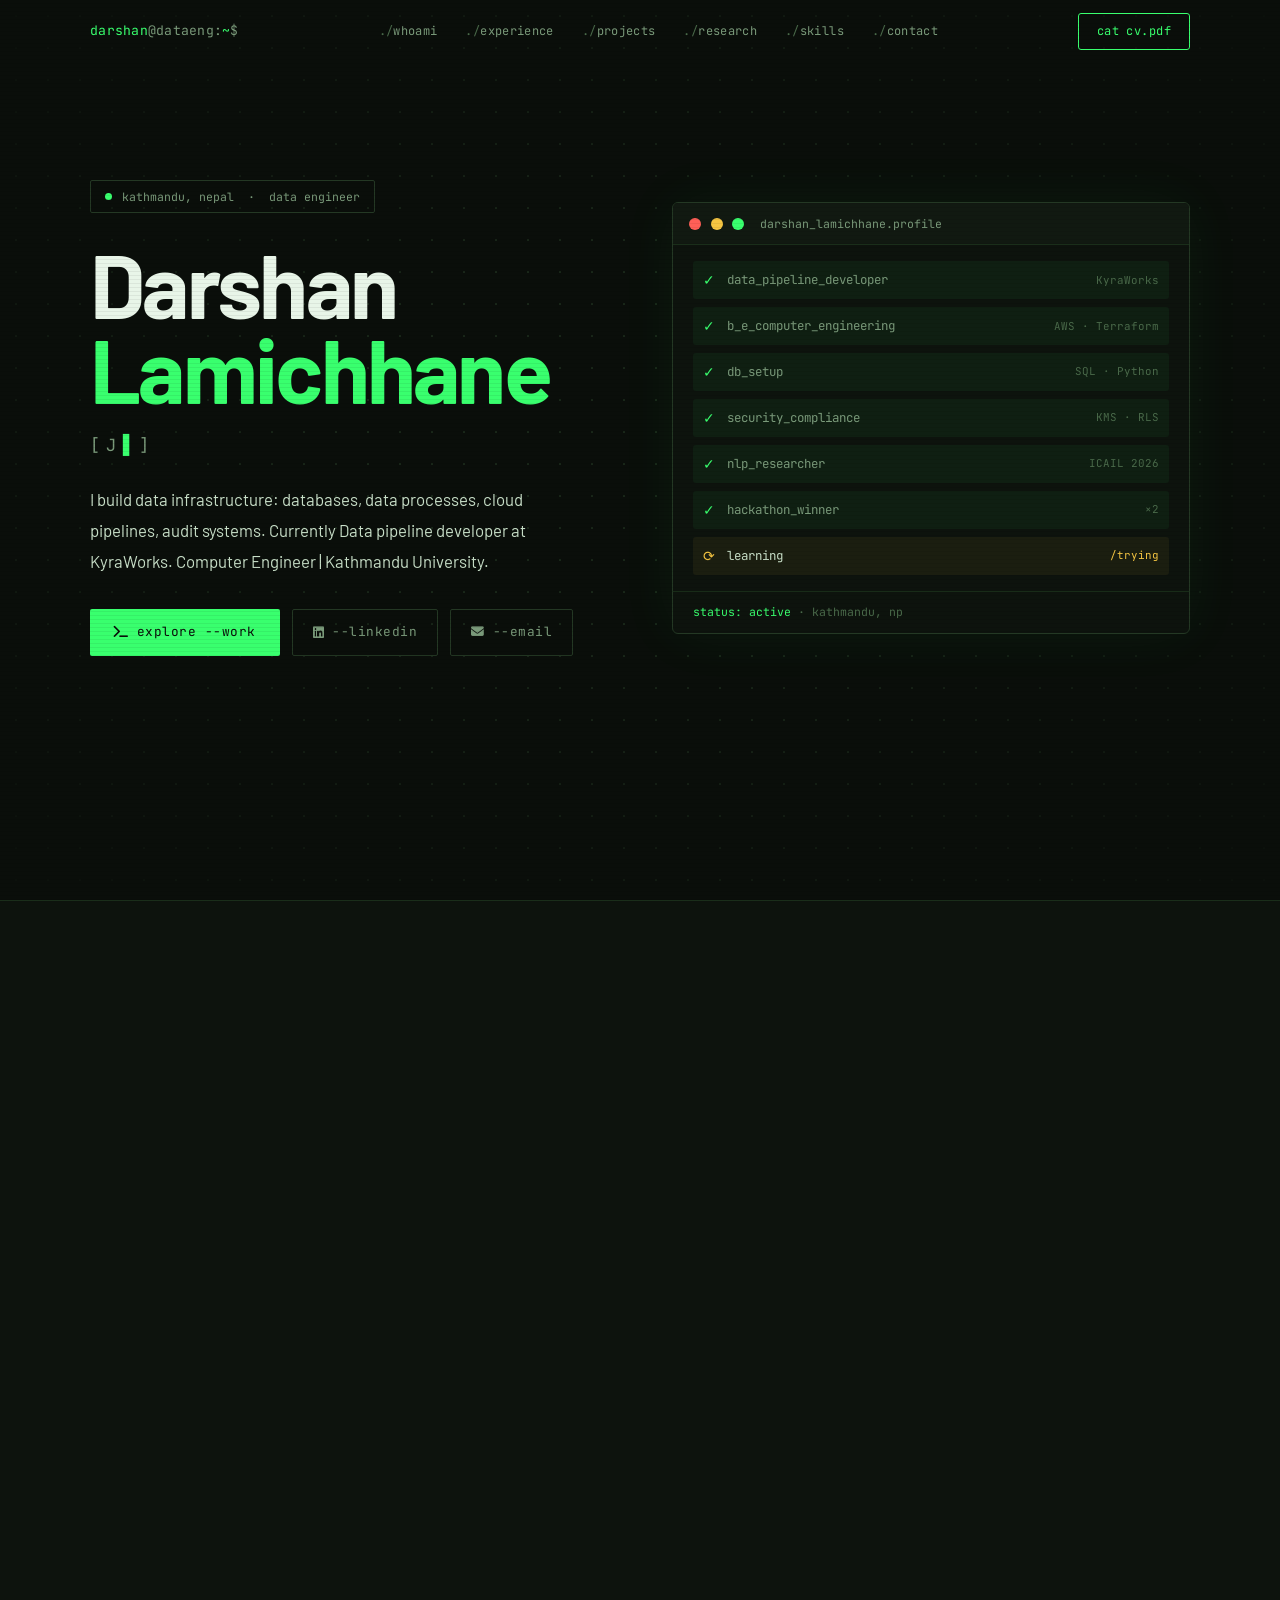
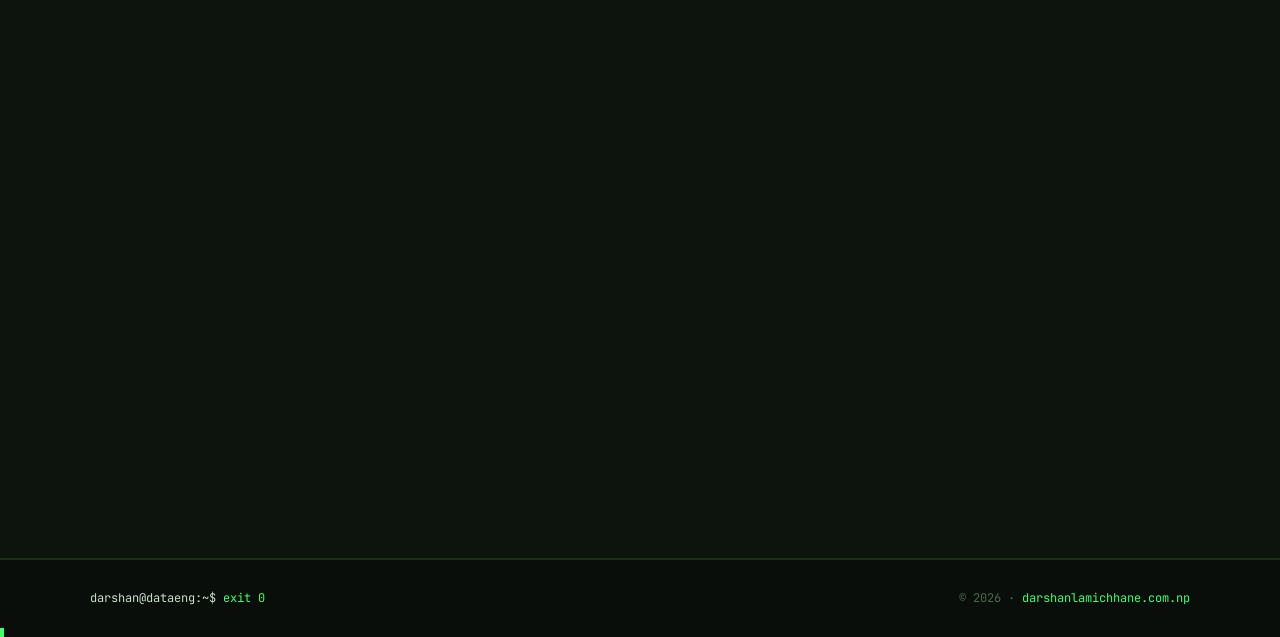
==== commit f57b8c18: "fix: texts consistent" ====
--- a/index.html
+++ b/index.html
@@ -3,7 +3,7 @@
 <head>
   <meta charset="UTF-8" />
   <meta name="viewport" content="width=device-width, initial-scale=1.0" />
-  <meta name="description" content="Darshan Lamichhane — Junior Data Engineer. CockroachDB · Airflow · AWS · Terraform · Nepali NLP." />
+  <meta name="description" content="Darshan Lamichhane — Junior Data Engineer. SQL compatible databases · Airflow · AWS · Terraform · Nepali NLP." />
   <meta property="og:title" content="Darshan Lamichhane · Data Engineer" />
   <meta property="og:url" content="https://darshanlamichhane.com.np" />
   <title>darshan@dataeng:~$</title>
@@ -39,7 +39,7 @@
       <a href="#skills"     class="nav-link mono"><span class="dim">./</span>skills</a>
       <a href="#contact"    class="nav-link mono"><span class="dim">./</span>contact</a>
     </div>
-    <a href="Darshan_CV.pdf" target="_blank" class="btn-cv mono">cat cv.pdf</a>
+    <a href="https://drive.google.com/file/d/1Oc2iLOwbupzNEG2RfYGciNxAWzfEZ-m5/view?usp=sharing" target="_blank" class="btn-cv mono">cat cv.pdf</a>
     <button id="menu-toggle" aria-label="menu" aria-expanded="false">
       <span></span><span></span><span></span>
     </button>
@@ -53,7 +53,7 @@
   <a href="#research"   class="nav-link mono">./research</a>
   <a href="#skills"     class="nav-link mono">./skills</a>
   <a href="#contact"    class="nav-link mono">./contact</a>
-  <a href="Darshan_CV.pdf" target="_blank" class="btn-cv mono" style="margin-top:.75rem">cat cv.pdf</a>
+  <a href="https://drive.google.com/file/d/1Oc2iLOwbupzNEG2RfYGciNxAWzfEZ-m5/view?usp=sharing" target="_blank" class="btn-cv mono" style="margin-top:.75rem">cat cv.pdf</a>
 </div>
 
 <!-- HERO -->
@@ -79,9 +79,9 @@
       </div>
 
       <p class="hero-bio">
-        I build data infrastructure that ships to production —
-        distributed databases, cloud pipelines, immutable audit systems.
-        Currently at KyraWorks. Graduating Feb 2026.
+        I build data infrastructure:
+        databases, data processes, cloud pipelines, audit systems.
+        Currently Data pipeline developer at KyraWorks. Computer Engineer | Kathmandu University.
       </p>
 
       <div class="hero-actions">
@@ -108,12 +108,12 @@
         </div>
         <div class="dag-body">
           <div class="dag-row ok"><span class="dr-icon">✓</span><span class="mono dr-task">data_pipeline_developer</span><span class="mono dr-t">KyraWorks</span></div>
-          <div class="dag-row ok"><span class="dr-icon">✓</span><span class="mono dr-task">cloud_infra_engineer</span><span class="mono dr-t">AWS · Terraform</span></div>
-          <div class="dag-row ok"><span class="dr-icon">✓</span><span class="mono dr-task">distributed_db_setup</span><span class="mono dr-t">SQL · Python</span></div>
+          <div class="dag-row ok"><span class="dr-icon">✓</span><span class="mono dr-task">b_e_computer_engineering</span><span class="mono dr-t">AWS · Terraform</span></div>
+          <div class="dag-row ok"><span class="dr-icon">✓</span><span class="mono dr-task">db_setup</span><span class="mono dr-t">SQL · Python</span></div>
           <div class="dag-row ok"><span class="dr-icon">✓</span><span class="mono dr-task">security_compliance</span><span class="mono dr-t">KMS · RLS</span></div>
           <div class="dag-row ok"><span class="dr-icon">✓</span><span class="mono dr-task">nlp_researcher</span><span class="mono dr-t">ICAIL 2026</span></div>
           <div class="dag-row ok"><span class="dr-icon">✓</span><span class="mono dr-task">hackathon_winner</span><span class="mono dr-t">×2</span></div>
-          <div class="dag-row running"><span class="dr-icon spin">⟳</span><span class="mono dr-task">b_e_computer_engineering</span><span class="mono dr-t">KU · 2026</span></div>
+          <div class="dag-row running"><span class="dr-icon spin">⟳</span><span class="mono dr-task">learning</span><span class="mono dr-t">/trying</span></div>
         </div>
         <div class="dag-footer mono">
           <span class="g">status: active</span> · kathmandu, np
@@ -133,19 +133,18 @@
       <div class="wtext reveal">
         <p>
           I'm a <strong>Computer Engineering graduate</strong> from Kathmandu University (Feb 2026),
-          with a focus on building data infrastructure that actually holds under production pressure.
-          Not notebooks — real systems.
+          with a focus on building data infrastructure, and AI applications.
         </p>
         <p>
           At <strong>KyraWorks</strong> I work on the layer most junior engineers don't get near:
-          multi-tenant distributed SQL on <strong>CockroachDB</strong>, cryptographic audit trails
-          with <strong>immudb</strong>, PII encryption via <strong>AWS KMS</strong>,
-          and the full Terraform / CloudWatch / EventBridge stack.
+          multi-tenant distributed SQL, cryptographic audit trails
+          with, PII encryption,
+          and the Terraform / CloudWatch / EventBridge stack.
         </p>
         <p>
           I also do <strong>NLP research</strong> in the Nepali language domain —
           translating legal texts with the Nepal Law Commission and mining arguments
-          from district court verdicts. Two papers submitted to ICAIL 2026.
+          from district court verdicts. Two papers | ICAIL 2026.
         </p>
         <p>
           Outside the terminal: hackathon organiser, KUCC Secretary, and someone who
@@ -183,12 +182,12 @@
             <span class="exp-co mono">KyraWorks Pvt. Ltd.</span>
           </div>
           <ul class="exp-blist">
-            <li><span class="ba">›</span> Architected multi-tenant SaaS infrastructure on <strong>CockroachDB</strong> — schema isolation, replication topology, connection pooling.</li>
-            <li><span class="ba">›</span> Implemented <strong>Row-Level Security (RLS)</strong> middleware enforcing tenant isolation at DB layer across shared-cluster deployments.</li>
-            <li><span class="ba">›</span> Built <strong>immutable audit logging</strong> with <strong>immudb</strong> — cryptographically verifiable append-only logs for compliance-sensitive mutations.</li>
-            <li><span class="ba">›</span> Designed <strong>PII encryption</strong> using AWS KMS: envelope encryption, automated key rotation via Lambda, data classification policies.</li>
-            <li><span class="ba">›</span> Provisioned AWS infra with <strong>Terraform</strong>: CloudWatch, EventBridge pipeline triggers, CRDB S3 backups, drift analysis.</li>
-            <li><span class="ba">›</span> Built Python/SQL <strong>ETL ingestion pipelines</strong> serving downstream ML and BI teams.</li>
+            <li><span class="ba">›</span> Architected multi-tenant SaaS infrastructure on <strong>distributed SQL database</strong> — schema isolation, replication topology, connection pooling.</li>
+            <li><span class="ba">›</span> Implemented <strong>Row-Level Security (RLS)</strong> middleware enforcing tenant isolation at DB layer.</li>
+            <li><span class="ba">›</span> Built <strong>immutable audit logging</strong> — cryptographically verifiable append-only logs for compliance-sensitive mutations.</li>
+            <li><span class="ba">›</span> Designed <strong>PII encryption</strong> using <strong>AWS KMS</strong>: envelope encryption, automated key rotation, data classification policies.</li>
+            <li><span class="ba">›</span> Provisioned AWS infra with <strong>Terraform</strong>: CloudWatch, EventBridge, backups, drift analysis.</li>
+            <li><span class="ba">›</span> Built Python/SQL <strong>ETL ingestion pipelines</strong> delivering curated datasets for ML training</li>
           </ul>
           <div class="etags">
             <span class="etag">CockroachDB</span><span class="etag">immudb</span><span class="etag">AWS KMS</span><span class="etag">Terraform</span><span class="etag">Airflow</span><span class="etag">Python</span>
@@ -361,7 +360,7 @@
       </div>
       <div class="jblock">
         <span class="jk mono">"security_compliance"</span><span class="jc mono">: [</span>
-        <div class="jarr"><span class="stag">PII Encryption</span><span class="stag">KMS Key Rotation</span><span class="stag">Row-Level Security</span><span class="stag">Audit Logging</span></div>
+        <div class="jarr"><span class="stag">Encryption</span><span class="stag">KMS Key Rotation</span><span class="stag">Row-Level Security</span><span class="stag">Audit Logging</span></div>
         <span class="jclose mono">],</span>
       </div>
       <div class="jblock">
@@ -467,7 +466,7 @@
           <span><span class="cl mono">// linkedin</span><span class="cv">darshan-lamichhane-2a4bb0205</span></span>
           <span class="ca">→</span>
         </a>
-        <a href="Darshan_CV.pdf" target="_blank" class="clink">
+        <a href="https://drive.google.com/file/d/1Oc2iLOwbupzNEG2RfYGciNxAWzfEZ-m5/view?usp=sharing" target="_blank" class="clink">
           <span class="ci mono"><i class="fas fa-file-code"></i></span>
           <span><span class="cl mono">// resume</span><span class="cv">Darshan_CV.pdf · download</span></span>
           <span class="ca">→</span>
--- a/styles.css
+++ b/styles.css
@@ -53,7 +53,7 @@
 .dim { color: var(--text-dim); }
 
 /* custom cursor */
-body * { cursor: none !important; }
+body * { cursor: auto !important; }
 #cursor {
   position: fixed;
   width: 8px; height: 18px;
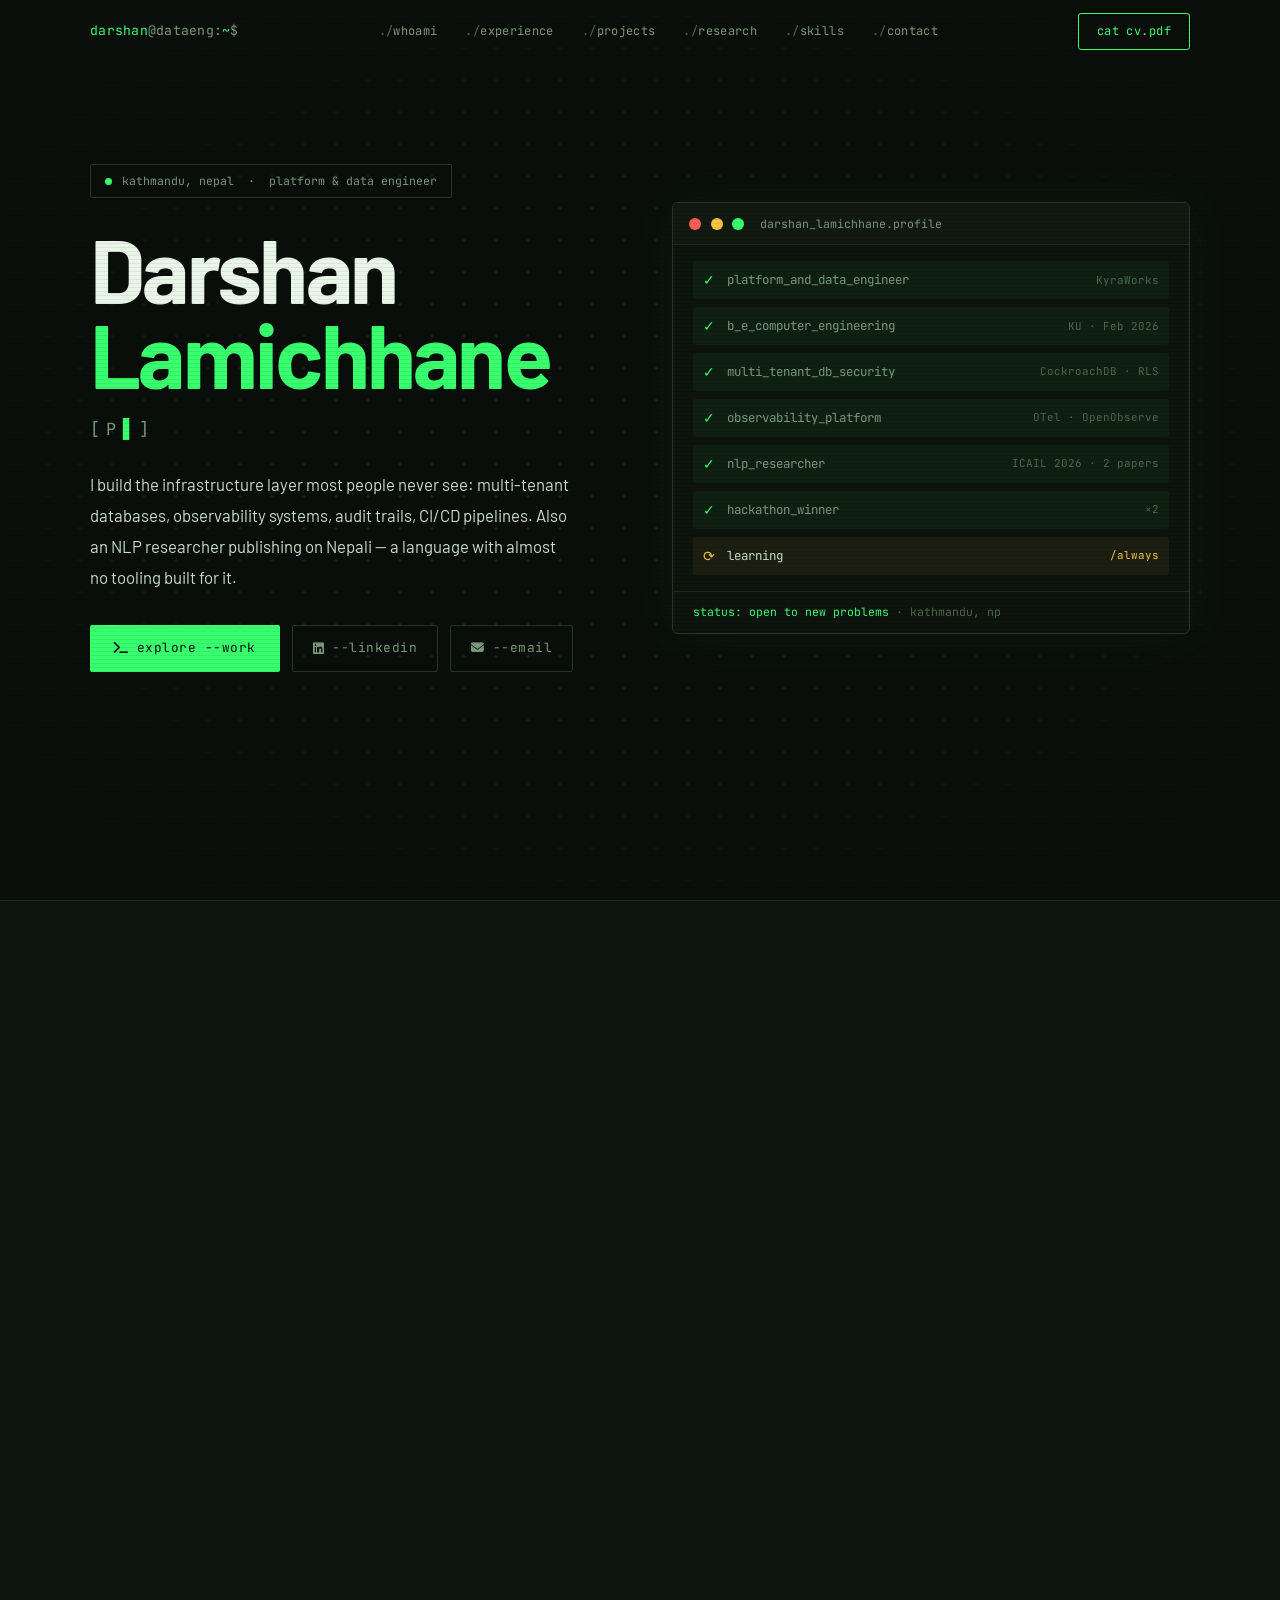
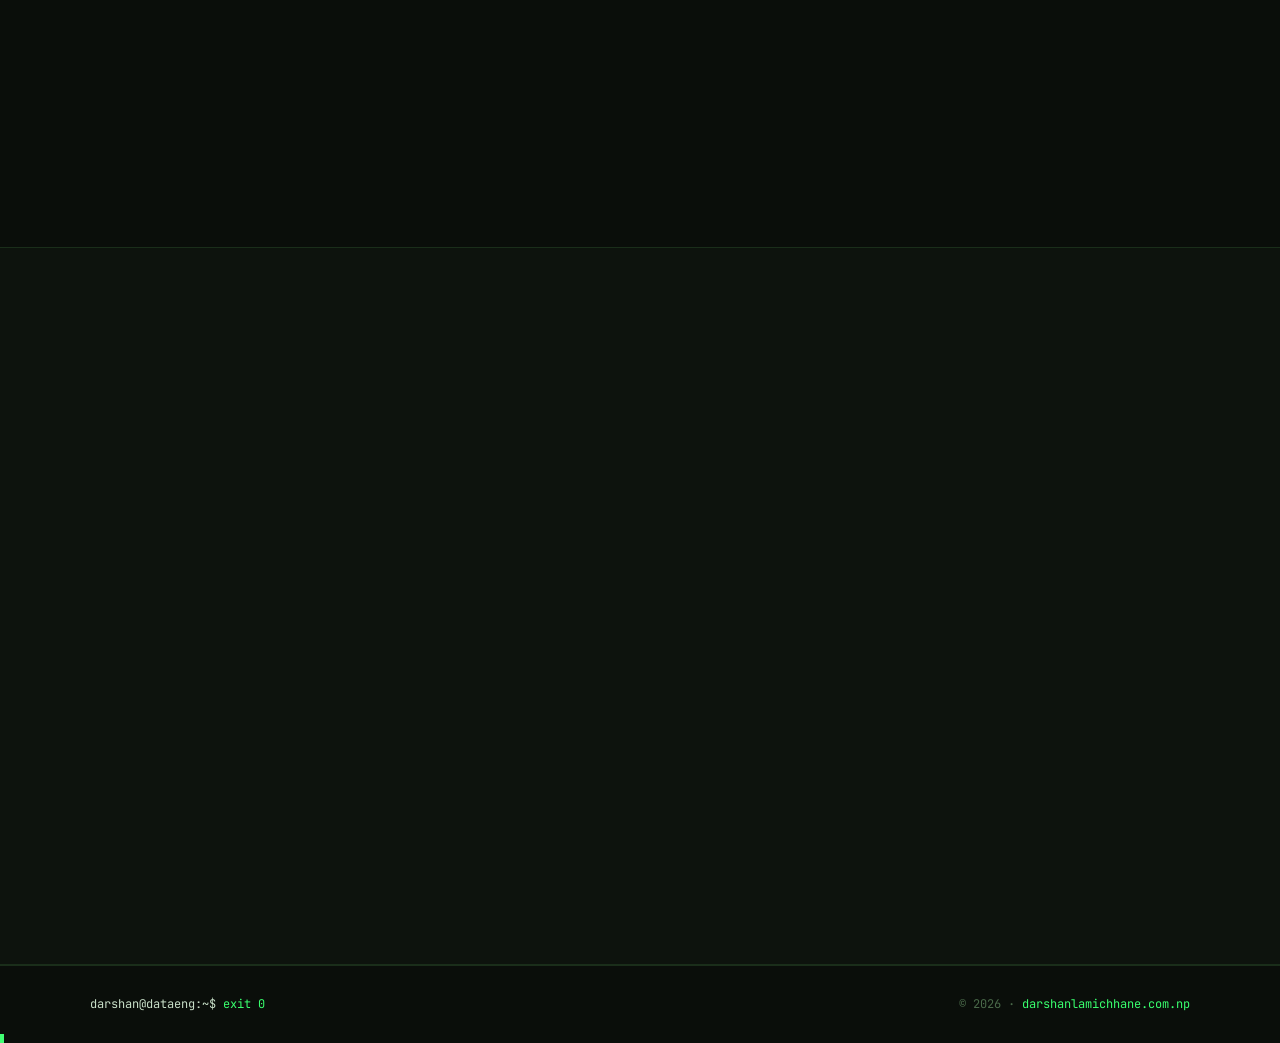
==== commit ecc1e9f6: "updated experience" ====
--- a/index.html
+++ b/index.html
@@ -3,8 +3,8 @@
 <head>
   <meta charset="UTF-8" />
   <meta name="viewport" content="width=device-width, initial-scale=1.0" />
-  <meta name="description" content="Darshan Lamichhane — Junior Data Engineer. SQL compatible databases · Airflow · AWS · Terraform · Nepali NLP." />
-  <meta property="og:title" content="Darshan Lamichhane · Data Engineer" />
+  <meta name="description" content="Darshan Lamichhane — Platform & Data Engineer. Multi-tenant database architecture · Observability · CI/CD · Nepali NLP research published at ICAIL 2026." />
+  <meta property="og:title" content="Darshan Lamichhane · Platform & Data Engineer" />
   <meta property="og:url" content="https://darshanlamichhane.com.np" />
   <title>darshan@dataeng:~$</title>
   <link rel="icon" type="image/svg+xml" href="data:image/svg+xml,<svg xmlns='http://www.w3.org/2000/svg' viewBox='0 0 32 32'><rect width='32' height='32' rx='6' fill='%230a0e0a'/><rect x='1' y='1' width='30' height='30' rx='5' fill='none' stroke='%2339ff6e' stroke-width='1.5'/><text x='4' y='14' font-family='monospace' font-size='8' fill='%2339ff6e'>%3E_</text><text x='4' y='24' font-family='monospace' font-size='6' fill='%234a6a4a'>data</text></svg>" />
@@ -63,7 +63,7 @@
     <div class="hero-left">
       <div class="hero-status">
         <span class="status-dot"></span>
-        <span class="mono">kathmandu, nepal &nbsp;·&nbsp; data engineer</span>
+        <span class="mono">kathmandu, nepal &nbsp;·&nbsp; platform & data engineer</span>
       </div>
 
       <h1 class="hero-name">
@@ -79,16 +79,16 @@
       </div>
 
       <p class="hero-bio">
-        I build data infrastructure:
-        databases, data processes, cloud pipelines, audit systems.
-        Currently Data pipeline developer at KyraWorks. Computer Engineer | Kathmandu University.
+        I build the infrastructure layer most people never see:
+        multi-tenant databases, observability systems, audit trails, CI/CD pipelines.
+        Also an NLP researcher publishing on Nepali — a language with almost no tooling built for it.
       </p>
 
       <div class="hero-actions">
         <a href="#projects" class="btn-primary mono">
           <i class="fas fa-terminal"></i> explore --work
         </a>
-        <a href="https://www.linkedin.com/in/darshan-lamichhane-2a4bb0205/" target="_blank" class="btn-ghost mono">
+        <a href="https://www.linkedin.com/in/darshanlamichhane/" target="_blank" class="btn-ghost mono">
           <i class="fab fa-linkedin"></i> --linkedin
         </a>
         <a href="mailto:darshanlamichhane012@gmail.com" class="btn-ghost mono">
@@ -107,16 +107,16 @@
           <span class="mono dag-title">darshan_lamichhane.profile</span>
         </div>
         <div class="dag-body">
-          <div class="dag-row ok"><span class="dr-icon">✓</span><span class="mono dr-task">data_pipeline_developer</span><span class="mono dr-t">KyraWorks</span></div>
-          <div class="dag-row ok"><span class="dr-icon">✓</span><span class="mono dr-task">b_e_computer_engineering</span><span class="mono dr-t">AWS · Terraform</span></div>
-          <div class="dag-row ok"><span class="dr-icon">✓</span><span class="mono dr-task">db_setup</span><span class="mono dr-t">SQL · Python</span></div>
-          <div class="dag-row ok"><span class="dr-icon">✓</span><span class="mono dr-task">security_compliance</span><span class="mono dr-t">KMS · RLS</span></div>
-          <div class="dag-row ok"><span class="dr-icon">✓</span><span class="mono dr-task">nlp_researcher</span><span class="mono dr-t">ICAIL 2026</span></div>
+          <div class="dag-row ok"><span class="dr-icon">✓</span><span class="mono dr-task">platform_and_data_engineer</span><span class="mono dr-t">KyraWorks</span></div>
+          <div class="dag-row ok"><span class="dr-icon">✓</span><span class="mono dr-task">b_e_computer_engineering</span><span class="mono dr-t">KU · Feb 2026</span></div>
+          <div class="dag-row ok"><span class="dr-icon">✓</span><span class="mono dr-task">multi_tenant_db_security</span><span class="mono dr-t">CockroachDB · RLS</span></div>
+          <div class="dag-row ok"><span class="dr-icon">✓</span><span class="mono dr-task">observability_platform</span><span class="mono dr-t">OTel · OpenObserve</span></div>
+          <div class="dag-row ok"><span class="dr-icon">✓</span><span class="mono dr-task">nlp_researcher</span><span class="mono dr-t">ICAIL 2026 · 2 papers</span></div>
           <div class="dag-row ok"><span class="dr-icon">✓</span><span class="mono dr-task">hackathon_winner</span><span class="mono dr-t">×2</span></div>
-          <div class="dag-row running"><span class="dr-icon spin">⟳</span><span class="mono dr-task">learning</span><span class="mono dr-t">/trying</span></div>
+          <div class="dag-row running"><span class="dr-icon spin">⟳</span><span class="mono dr-task">learning</span><span class="mono dr-t">/always</span></div>
         </div>
         <div class="dag-footer mono">
-          <span class="g">status: active</span> · kathmandu, np
+          <span class="g">status: open to new problems</span> · kathmandu, np
         </div>
       </div>
     </div>
@@ -132,19 +132,20 @@
     <div class="wg">
       <div class="wtext reveal">
         <p>
-          I'm a <strong>Computer Engineering graduate</strong> from Kathmandu University (Feb 2026),
-          with a focus on building data infrastructure, and AI applications.
+          I'm a Computer Engineering graduate from Kathmandu University (Feb 2026),
+          with a focus on data infrastructure, security engineering, and applied NLP.
         </p>
         <p>
-          At <strong>KyraWorks</strong> I work on the layer most junior engineers don't get near:
-          multi-tenant distributed SQL, cryptographic audit trails
-          with, PII encryption,
-          and the Terraform / CloudWatch / EventBridge stack.
+          At KyraWorks I owned the data and security layer of a multi-tenant SaaS
+          platform from scratch — distributed SQL architecture, Row-Level Security middleware,
+          tamper-evident audit logging, per-service credential isolation, a full observability
+          stack, and CI/CD pipelines across every service repository. The kind of layer most
+          junior engineers don't get near for years.
         </p>
         <p>
-          I also do <strong>NLP research</strong> in the Nepali language domain —
-          translating legal texts with the Nepal Law Commission and mining arguments
-          from district court verdicts. Two papers | ICAIL 2026.
+          I also do NLP research in the Nepali language domain —
+          legal argument mining from court verdicts and legal document translation.
+          Two papers accepted at ICAIL 2026.
         </p>
         <p>
           Outside the terminal: hackathon organiser, KUCC Secretary, and someone who
@@ -155,9 +156,9 @@
       <div class="wcards reveal delay-2">
         <div class="wcard"><span class="wk mono">education</span><span class="wv">B.E. Computer Engineering · KU</span></div>
         <div class="wcard"><span class="wk mono">graduated</span><span class="wv">Kathmandu University, Feb 2026</span></div>
-        <div class="wcard"><span class="wk mono">current role</span><span class="wv">Data Pipeline Dev · KyraWorks</span></div>
+        <div class="wcard"><span class="wk mono">recent role</span><span class="wv">Platform & Data Eng · KyraWorks</span></div>
         <div class="wcard"><span class="wk mono">location</span><span class="wv">Kathmandu, Nepal 🇳🇵</span></div>
-        <div class="wcard"><span class="wk mono">stack</span><span class="wv">Python · SQL · Cloud · Data Systems</span></div>
+        <div class="wcard"><span class="wk mono">stack</span><span class="wv">Python · SQL · Distributed SQL · Observability · Cloud</span></div>
         <div class="wcard"><span class="wk mono">research</span><span class="wv">Nepali Legal NLP · ICAIL 2026</span></div>
       </div>
     </div>
@@ -173,24 +174,24 @@
 
       <div class="exp-block reveal">
         <div class="exp-left">
-          <span class="exp-date mono">Dec 2025<br>→ present</span>
+          <span class="exp-date mono">Dec 2025<br>→ Jun 2026</span>
           <div class="exp-line"></div>
         </div>
         <div class="exp-right">
           <div class="exp-hdr">
-            <h3 class="exp-role">Data Pipeline Developer</h3>
+            <h3 class="exp-role">Platform & Data Engineer</h3>
             <span class="exp-co mono">KyraWorks Pvt. Ltd.</span>
           </div>
           <ul class="exp-blist">
-            <li><span class="ba">›</span> Architected multi-tenant SaaS infrastructure on <strong>distributed SQL database</strong> — schema isolation, replication topology, connection pooling.</li>
-            <li><span class="ba">›</span> Implemented <strong>Row-Level Security (RLS)</strong> middleware enforcing tenant isolation at DB layer.</li>
-            <li><span class="ba">›</span> Built <strong>immutable audit logging</strong> — cryptographically verifiable append-only logs for compliance-sensitive mutations.</li>
-            <li><span class="ba">›</span> Designed <strong>PII encryption</strong> using <strong>AWS KMS</strong>: envelope encryption, automated key rotation, data classification policies.</li>
-            <li><span class="ba">›</span> Provisioned AWS infra with <strong>Terraform</strong>: CloudWatch, EventBridge, backups, drift analysis.</li>
-            <li><span class="ba">›</span> Built Python/SQL <strong>ETL ingestion pipelines</strong> delivering curated datasets for ML training</li>
+            <li><span class="ba">›</span> Took a SaaS startup from zero infrastructure to a secure, observable, compliance-ready multi-tenant platform in six months — largely as the sole owner of the data and security layer.</li>
+            <li><span class="ba">›</span> Built the company's multi-tenant data security model from scratch: tenant isolation enforced at the DB layer via Row-Level Security middleware, a tamper-evident audit trail, and GDPR-compliant consent tracking — the foundation that let the company sell to security-conscious customers without a dedicated security team.</li>
+            <li><span class="ba">›</span> Stood up the company's first observability platform from nothing — failures across 7+ services went from "a customer reports it" to automated alerting in minutes.</li>
+            <li><span class="ba">›</span> Eliminated single-shared-credential DB access (a standing security liability) by migrating to least-privilege, per-service roles — zero downtime during cutover.</li>
+            <li><span class="ba">›</span> Standardised CI/CD across all service repos with reusable GitHub Actions workflows, automated security scanning, and migrated five production services off a monolith without disrupting feature work.</li>
+            <li><span class="ba">›</span> Automated AWS infrastructure backup, drift detection, and credential rotation with Terraform, removing recurring manual operational overhead.</li>
           </ul>
           <div class="etags">
-            <span class="etag">CockroachDB</span><span class="etag">immudb</span><span class="etag">AWS KMS</span><span class="etag">Terraform</span><span class="etag">Airflow</span><span class="etag">Python</span>
+            <span class="etag">CockroachDB</span><span class="etag">OpenTelemetry</span><span class="etag">OpenObserve</span><span class="etag">ArgoCD</span><span class="etag">AWS</span><span class="etag">Terraform</span><span class="etag">GitHub Actions</span><span class="etag">immudb</span><span class="etag">HashiCorp Vault</span><span class="etag">Python</span>
           </div>
         </div>
       </div>
@@ -206,8 +207,8 @@
             <span class="exp-co mono">KyraWorks Pvt. Ltd.</span>
           </div>
           <ul class="exp-blist">
-            <li><span class="ba">›</span> Rotated across Data Analysis, ML, and MLOps teams — full exposure from raw ingestion to deployed model monitoring.</li>
-            <li><span class="ba">›</span> Authored internal runbooks for pipeline observability; reduced onboarding time for new engineers.</li>
+            <li><span class="ba">›</span> Rotated across Data Analysis, ML, and MLOps teams — full exposure from raw ingestion to deployed model monitoring within two months.</li>
+            <li><span class="ba">›</span> Wrote onboarding runbooks later used to ramp up new engineers faster.</li>
           </ul>
           <div class="etags">
             <span class="etag">MLOps</span><span class="etag">SQL</span><span class="etag">Pandas</span>
@@ -266,13 +267,13 @@
           <span class="pnum mono">03</span>
           <span class="ptag mono">NLP</span>
         </div>
-        <h3 class="ptitle">Automated Sentiment<br>Analysis Pipeline</h3>
-        <p class="pdesc">BERT fine-tuning, FastAPI serving, DVC versioning, Docker Compose. 88% accuracy on held-out Twitter eval set.</p>
+        <h3 class="ptitle">Legal Document Intelligence<br>System (RAG + Agentic QA)</h3>
+        <p class="pdesc">Multi-step retrieval-augmented system over legal corpora with query decomposition, evidence ranking, and source-attributed answers.</p>
         <div class="pstack">
-          <span class="stag">FastAPI</span><span class="stag">Transformers</span><span class="stag">Docker</span><span class="stag">DVC</span>
+          <span class="stag">LangChain</span><span class="stag">FAISS</span><span class="stag">FastAPI</span><span class="stag">Docker</span>
         </div>
         <div class="pfooter">
-          <span class="mono ptype">MLOps · Containerisation</span>
+          <span class="mono ptype">RAG · Agentic AI</span>
           <div class="plinks" onclick="event.stopPropagation()">
             <a href="https://github.com/darshanlamichhane" target="_blank" class="plink mono" title="GitHub"><i class="fab fa-github"></i></a>
           </div>
@@ -312,13 +313,13 @@
         <span class="rc-year mono g">2026</span>
         <span class="rc-venue mono">ICAIL 2026</span>
         <span class="rc-title">Nepali Legal Text Translation <em class="collab mono">(+ Nepal Law Commission)</em></span>
-        <span class="rc-status"><span class="badge sub">submitted</span></span>
+        <span class="rc-status"><span class="badge pub">accepted</span></span>
       </div>
       <div class="rt-row">
         <span class="rc-year mono g">2026</span>
         <span class="rc-venue mono">ICAIL 2026</span>
         <span class="rc-title">Argument Mining of Nepali District Court Verdicts</span>
-        <span class="rc-status"><span class="badge sub">submitted</span></span>
+        <span class="rc-status"><span class="badge pub">accepted</span></span>
       </div>
       <div class="rt-row">
         <span class="rc-year mono">2025</span>
@@ -344,28 +345,33 @@
     <div class="sjson reveal delay-1">
       <span class="jb mono">{</span>
       <div class="jblock">
+        <span class="jk mono">"databases"</span><span class="jc mono">: [</span>
+        <div class="jarr"><span class="stag hl">CockroachDB</span><span class="stag hl">distributed SQL</span><span class="stag hl">Row-Level Security</span><span class="stag hl">Change Data Capture</span><span class="stag">PostgreSQL</span><span class="stag">immudb</span></div>
+        <span class="jclose mono">],</span>
+      </div>
+      <div class="jblock">
+        <span class="jk mono">"observability"</span><span class="jc mono">: [</span>
+        <div class="jarr"><span class="stag hl">OpenTelemetry</span><span class="stag hl">OpenObserve</span><span class="stag">Prometheus</span><span class="stag">Grafana</span><span class="stag">distributed tracing</span><span class="stag">SLO design</span></div>
+        <span class="jclose mono">],</span>
+      </div>
+      <div class="jblock">
+        <span class="jk mono">"cloud_infra"</span><span class="jc mono">: [</span>
+        <div class="jarr"><span class="stag hl">Terraform</span><span class="stag hl">AWS KMS</span><span class="stag hl">ArgoCD</span><span class="stag hl">HashiCorp Vault</span><span class="stag">CloudWatch</span><span class="stag">Lambda</span><span class="stag">EventBridge</span><span class="stag">Docker</span></div>
+        <span class="jclose mono">],</span>
+      </div>
+      <div class="jblock">
+        <span class="jk mono">"ci_cd"</span><span class="jc mono">: [</span>
+        <div class="jarr"><span class="stag hl">GitHub Actions</span><span class="stag">reusable workflows</span><span class="stag">SAST scanning</span><span class="stag">secret scanning</span><span class="stag">automated PR review</span></div>
+        <span class="jclose mono">],</span>
+      </div>
+      <div class="jblock">
+        <span class="jk mono">"ml_nlp"</span><span class="jc mono">: [</span>
+        <div class="jarr"><span class="stag">Scikit-learn</span><span class="stag">TensorFlow</span><span class="stag">Transformers</span><span class="stag">LangChain</span><span class="stag">RAG systems</span><span class="stag">LoRA fine-tuning</span><span class="stag">FastAPI</span></div>
+        <span class="jclose mono">],</span>
+      </div>
+      <div class="jblock">
         <span class="jk mono">"data_engineering"</span><span class="jc mono">: [</span>
         <div class="jarr"><span class="stag">Apache Airflow</span><span class="stag">ETL Pipelines</span><span class="stag">Pandas</span><span class="stag">NumPy</span><span class="stag">PySpark</span></div>
-        <span class="jclose mono">],</span>
-      </div>
-      <div class="jblock">
-        <span class="jk mono">"databases"</span><span class="jc mono">: [</span>
-        <div class="jarr"><span class="stag hl">CockroachDB</span><span class="stag hl">immudb</span><span class="stag">PostgreSQL</span></div>
-        <span class="jclose mono">],</span>
-      </div>
-      <div class="jblock">
-        <span class="jk mono">"cloud_infra"</span><span class="jc mono">: [</span>
-        <div class="jarr"><span class="stag hl">Terraform</span><span class="stag hl">AWS KMS</span><span class="stag">CloudWatch</span><span class="stag">Lambda</span><span class="stag">EventBridge</span><span class="stag">Docker</span></div>
-        <span class="jclose mono">],</span>
-      </div>
-      <div class="jblock">
-        <span class="jk mono">"security_compliance"</span><span class="jc mono">: [</span>
-        <div class="jarr"><span class="stag">Encryption</span><span class="stag">KMS Key Rotation</span><span class="stag">Row-Level Security</span><span class="stag">Audit Logging</span></div>
-        <span class="jclose mono">],</span>
-      </div>
-      <div class="jblock">
-        <span class="jk mono">"ml_nlp"</span><span class="jc mono">: [</span>
-        <div class="jarr"><span class="stag">Scikit-learn</span><span class="stag">TensorFlow</span><span class="stag">Transformers</span><span class="stag">LangChain</span><span class="stag">FastAPI</span></div>
         <span class="jclose mono">],</span>
       </div>
       <div class="jblock">
@@ -461,9 +467,9 @@
           <span><span class="cl mono">// email</span><span class="cv">darshanlamichhane012@gmail.com</span></span>
           <span class="ca">→</span>
         </a>
-        <a href="https://www.linkedin.com/in/darshan-lamichhane-2a4bb0205/" target="_blank" class="clink">
+        <a href="https://www.linkedin.com/in/darshanlamichhane/" target="_blank" class="clink">
           <span class="ci mono"><i class="fab fa-linkedin"></i></span>
-          <span><span class="cl mono">// linkedin</span><span class="cv">darshan-lamichhane-2a4bb0205</span></span>
+          <span><span class="cl mono">// linkedin</span><span class="cv">in/darshanlamichhane</span></span>
           <span class="ca">→</span>
         </a>
         <a href="https://drive.google.com/file/d/1Oc2iLOwbupzNEG2RfYGciNxAWzfEZ-m5/view?usp=sharing" target="_blank" class="clink">
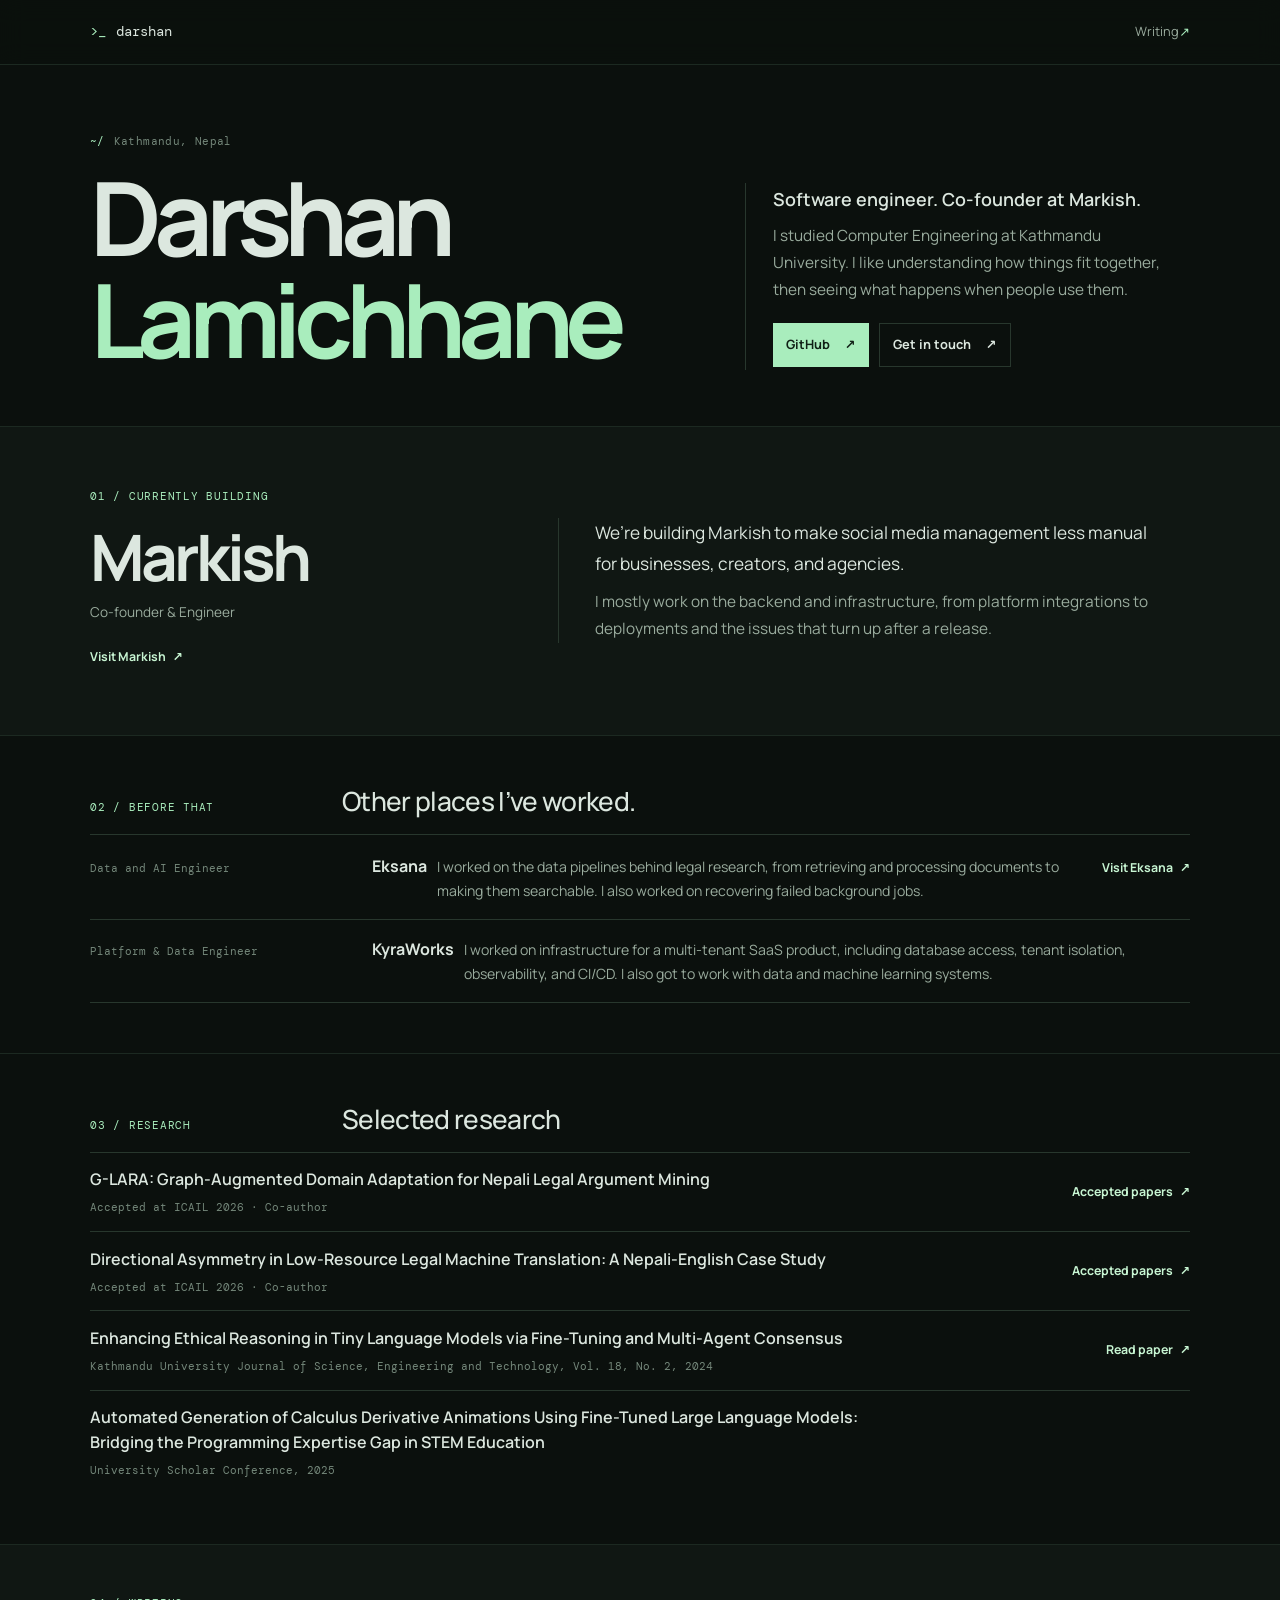
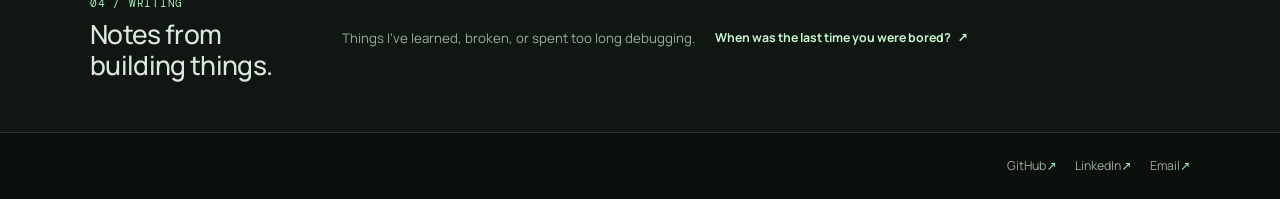
==== commit 528150cc: "feat: refresh portfolio with research, writing and SEO" ====
--- a/index.html
+++ b/index.html
@@ -1,500 +1,162 @@
-<!DOCTYPE html>
+<!doctype html>
 <html lang="en">
 <head>
-  <meta charset="UTF-8" />
-  <meta name="viewport" content="width=device-width, initial-scale=1.0" />
-  <meta name="description" content="Darshan Lamichhane — Platform & Data Engineer. Multi-tenant database architecture · Observability · CI/CD · Nepali NLP research published at ICAIL 2026." />
-  <meta property="og:title" content="Darshan Lamichhane · Platform & Data Engineer" />
-  <meta property="og:url" content="https://darshanlamichhane.com.np" />
-  <title>darshan@dataeng:~$</title>
-  <link rel="icon" type="image/svg+xml" href="data:image/svg+xml,<svg xmlns='http://www.w3.org/2000/svg' viewBox='0 0 32 32'><rect width='32' height='32' rx='6' fill='%230a0e0a'/><rect x='1' y='1' width='30' height='30' rx='5' fill='none' stroke='%2339ff6e' stroke-width='1.5'/><text x='4' y='14' font-family='monospace' font-size='8' fill='%2339ff6e'>%3E_</text><text x='4' y='24' font-family='monospace' font-size='6' fill='%234a6a4a'>data</text></svg>" />
-  <link rel="preconnect" href="https://fonts.googleapis.com" />
-  <link href="https://fonts.googleapis.com/css2?family=JetBrains+Mono:ital,wght@0,300;0,400;0,500;0,700;1,300&family=Barlow:wght@300;400;500;600;700&display=swap" rel="stylesheet" />
-  <link rel="stylesheet" href="https://cdnjs.cloudflare.com/ajax/libs/font-awesome/6.6.0/css/all.min.css" />
-  <link rel="stylesheet" href="styles.css" />
+  <meta charset="utf-8">
+  <meta name="viewport" content="width=device-width, initial-scale=1">
+  <meta name="theme-color" content="#0b100d">
+  <title>Darshan Lamichhane | Software Engineer &amp; Markish Co-founder</title>
+  <meta name="description" content="Darshan Lamichhane is a software engineer in Kathmandu, Nepal, and a Markish co-founder. He previously worked on engineering systems at Eksana and KyraWorks.">
+  <link rel="canonical" href="https://darshanlamichhane.com.np/">
+  <link rel="icon" type="image/svg+xml" href="/assets/favicon.svg">
+  <link rel="icon" type="image/png" sizes="32x32" href="/assets/favicon-32.png">
+  <link rel="icon" href="/favicon.ico" sizes="any">
+  <link rel="preconnect" href="https://fonts.googleapis.com">
+  <link rel="preconnect" href="https://fonts.gstatic.com" crossorigin>
+  <link href="https://fonts.googleapis.com/css2?family=DM+Mono:wght@400;500&family=Manrope:wght@400;500;600;700;800&display=swap" rel="stylesheet">
+  <link rel="stylesheet" href="/styles.css">
+  <meta property="og:type" content="website">
+  <meta property="og:title" content="Darshan Lamichhane | Software Engineer &amp; Markish Co-founder">
+  <meta property="og:description" content="Darshan Lamichhane is a software engineer in Kathmandu, Nepal, and a Markish co-founder. He previously worked on engineering systems at Eksana and KyraWorks.">
+  <meta property="og:url" content="https://darshanlamichhane.com.np/">
+  <meta property="og:image" content="https://darshanlamichhane.com.np/assets/og-image.png">
+  <meta property="og:image:type" content="image/png">
+  <meta property="og:site_name" content="Darshan Lamichhane">
+  <meta name="twitter:card" content="summary_large_image">
+  <meta name="twitter:title" content="Darshan Lamichhane | Software Engineer &amp; Markish Co-founder">
+  <meta name="twitter:description" content="Darshan Lamichhane is a software engineer in Kathmandu, Nepal, and a Markish co-founder. He previously worked on engineering systems at Eksana and KyraWorks.">
+  <meta name="twitter:image" content="https://darshanlamichhane.com.np/assets/og-image.png">
+  <script type="application/ld+json">
+  {
+    "@context": "https://schema.org",
+    "@type": "Person",
+    "name": "Darshan Lamichhane",
+    "url": "https://darshanlamichhane.com.np/",
+    "description": "Software engineer based in Kathmandu, Nepal. Co-founder and engineer at Markish, with previous engineering experience at Eksana and KyraWorks.",
+    "jobTitle": "Software Engineer",
+    "alumniOf": {
+      "@type": "CollegeOrUniversity",
+      "name": "Kathmandu University"
+    },
+    "sameAs": [
+      "https://github.com/darshanlamichhane",
+      "https://www.linkedin.com/in/darshanlamichhane/"
+    ],
+    "affiliation": {
+      "@type": "Organization",
+      "name": "Markish",
+      "url": "https://markish.tech"
+    }
+  }
+  </script>
+  <script type="application/ld+json">
+  {
+    "@context": "https://schema.org",
+    "@type": "WebSite",
+    "name": "Darshan Lamichhane",
+    "url": "https://darshanlamichhane.com.np/",
+    "inLanguage": "en"
+  }
+  </script>
 </head>
 <body>
+  <a class="skip-link" href="#main">Skip to content</a>
+  <header class="site-header">
+    <nav class="nav container" aria-label="Main navigation">
+      <a class="brand" href="/" aria-label="Darshan Lamichhane, home" aria-current="page"><span aria-hidden="true">&gt;_</span> darshan</a>
+      <a class="nav-link" href="/writing/">Writing <span aria-hidden="true">↗</span></a>
+    </nav>
+  </header>
 
-<!-- BOOT OVERLAY -->
-<div id="boot-overlay">
-  <div id="boot-terminal">
-    <div id="boot-lines"></div>
-    <div id="boot-cursor">▋</div>
-  </div>
-</div>
-
-<div class="scanlines" aria-hidden="true"></div>
-
-<!-- NAV -->
-<nav id="nav">
-  <div class="nav-inner container">
-    <a href="#hero" class="nav-brand mono">
-      <span class="g">darshan</span><span class="dim">@dataeng</span><span class="dim">:</span><span class="g">~</span><span class="dim">$</span>
-    </a>
-    <div class="nav-links">
-      <a href="#whoami"     class="nav-link mono"><span class="dim">./</span>whoami</a>
-      <a href="#experience" class="nav-link mono"><span class="dim">./</span>experience</a>
-      <a href="#projects"   class="nav-link mono"><span class="dim">./</span>projects</a>
-      <a href="#research"   class="nav-link mono"><span class="dim">./</span>research</a>
-      <a href="#skills"     class="nav-link mono"><span class="dim">./</span>skills</a>
-      <a href="#contact"    class="nav-link mono"><span class="dim">./</span>contact</a>
-    </div>
-    <a href="https://drive.google.com/file/d/1Oc2iLOwbupzNEG2RfYGciNxAWzfEZ-m5/view?usp=sharing" target="_blank" class="btn-cv mono">cat cv.pdf</a>
-    <button id="menu-toggle" aria-label="menu" aria-expanded="false">
-      <span></span><span></span><span></span>
-    </button>
-  </div>
-</nav>
-
-<div id="mobile-menu">
-  <a href="#whoami"     class="nav-link mono">./whoami</a>
-  <a href="#experience" class="nav-link mono">./experience</a>
-  <a href="#projects"   class="nav-link mono">./projects</a>
-  <a href="#research"   class="nav-link mono">./research</a>
-  <a href="#skills"     class="nav-link mono">./skills</a>
-  <a href="#contact"    class="nav-link mono">./contact</a>
-  <a href="https://drive.google.com/file/d/1Oc2iLOwbupzNEG2RfYGciNxAWzfEZ-m5/view?usp=sharing" target="_blank" class="btn-cv mono" style="margin-top:.75rem">cat cv.pdf</a>
-</div>
-
-<!-- HERO -->
-<section id="hero">
-  <div class="container hero-wrap">
-
-    <div class="hero-left">
-      <div class="hero-status">
-        <span class="status-dot"></span>
-        <span class="mono">kathmandu, nepal &nbsp;·&nbsp; platform & data engineer</span>
+  <main id="main">
+    <section class="hero container" id="top" aria-labelledby="intro-title">
+      <div class="hero-name">
+        <p class="eyebrow"><span aria-hidden="true">~/</span> Kathmandu, Nepal</p>
+        <h1 id="intro-title">Darshan<br><span>Lamichhane</span></h1>
       </div>
-
-      <h1 class="hero-name">
-        <span class="n1">Darshan</span>
-        <span class="n2">Lamichhane</span>
-      </h1>
-
-      <div class="hero-role-row">
-        <span class="mono dim">[</span>
-        <span id="hero-role" class="mono"></span>
-        <span class="hero-caret mono">▋</span>
-        <span class="mono dim">]</span>
-      </div>
-
-      <p class="hero-bio">
-        I build the infrastructure layer most people never see:
-        multi-tenant databases, observability systems, audit trails, CI/CD pipelines.
-        Also an NLP researcher publishing on Nepali — a language with almost no tooling built for it.
-      </p>
-
-      <div class="hero-actions">
-        <a href="#projects" class="btn-primary mono">
-          <i class="fas fa-terminal"></i> explore --work
-        </a>
-        <a href="https://www.linkedin.com/in/darshanlamichhane/" target="_blank" class="btn-ghost mono">
-          <i class="fab fa-linkedin"></i> --linkedin
-        </a>
-        <a href="mailto:darshanlamichhane012@gmail.com" class="btn-ghost mono">
-          <i class="fas fa-envelope"></i> --email
-        </a>
-      </div>
-
-    </div>
-
-    <div class="hero-right">
-      <div class="dag-card">
-        <div class="dag-titlebar">
-          <span class="pcd red"></span>
-          <span class="pcd yellow"></span>
-          <span class="pcd green"></span>
-          <span class="mono dag-title">darshan_lamichhane.profile</span>
-        </div>
-        <div class="dag-body">
-          <div class="dag-row ok"><span class="dr-icon">✓</span><span class="mono dr-task">platform_and_data_engineer</span><span class="mono dr-t">KyraWorks</span></div>
-          <div class="dag-row ok"><span class="dr-icon">✓</span><span class="mono dr-task">b_e_computer_engineering</span><span class="mono dr-t">KU · Feb 2026</span></div>
-          <div class="dag-row ok"><span class="dr-icon">✓</span><span class="mono dr-task">multi_tenant_db_security</span><span class="mono dr-t">CockroachDB · RLS</span></div>
-          <div class="dag-row ok"><span class="dr-icon">✓</span><span class="mono dr-task">observability_platform</span><span class="mono dr-t">OTel · OpenObserve</span></div>
-          <div class="dag-row ok"><span class="dr-icon">✓</span><span class="mono dr-task">nlp_researcher</span><span class="mono dr-t">ICAIL 2026 · 2 papers</span></div>
-          <div class="dag-row ok"><span class="dr-icon">✓</span><span class="mono dr-task">hackathon_winner</span><span class="mono dr-t">×2</span></div>
-          <div class="dag-row running"><span class="dr-icon spin">⟳</span><span class="mono dr-task">learning</span><span class="mono dr-t">/always</span></div>
-        </div>
-        <div class="dag-footer mono">
-          <span class="g">status: open to new problems</span> · kathmandu, np
+      <div class="hero-copy">
+        <p class="hero-role">Software engineer. Co-founder at Markish.</p>
+        <p class="hero-intro">I studied Computer Engineering at Kathmandu University. I like understanding how things fit together, then seeing what happens when people use them.</p>
+        <div class="hero-actions">
+          <a class="button button-primary" href="https://github.com/darshanlamichhane" target="_blank" rel="noopener noreferrer">GitHub <span aria-hidden="true">↗</span></a>
+          <a class="button button-secondary" href="mailto:darshanlamichhane012@gmail.com">Get in touch <span aria-hidden="true">↗</span></a>
         </div>
       </div>
-    </div>
+    </section>
 
-  </div>
-</section>
+    <section class="section section-muted" id="markish" aria-labelledby="markish-title">
+      <article class="container markish-feature">
+        <div class="markish-heading">
+          <p class="kicker">01 / Currently building</p>
+          <h2 id="markish-title">Markish</h2>
+          <p class="markish-role">Co-founder &amp; Engineer</p>
+          <a class="text-link" href="https://markish.tech" target="_blank" rel="noopener noreferrer">Visit Markish <span aria-hidden="true">↗</span></a>
+        </div>
+        <div class="markish-copy">
+          <p>We’re building Markish to make social media management less manual for businesses, creators, and agencies.</p>
+          <p>I mostly work on the backend and infrastructure, from platform integrations to deployments and the issues that turn up after a release.</p>
+        </div>
+      </article>
+    </section>
 
-<!-- WHOAMI -->
-<section id="whoami" class="s-alt">
-  <div class="container">
-    <div class="scmd reveal mono">~$ <span class="cmd-t"> cat whoami.txt</span></div>
-
-    <div class="wg">
-      <div class="wtext reveal">
-        <p>
-          I'm a Computer Engineering graduate from Kathmandu University (Feb 2026),
-          with a focus on data infrastructure, security engineering, and applied NLP.
-        </p>
-        <p>
-          At KyraWorks I owned the data and security layer of a multi-tenant SaaS
-          platform from scratch — distributed SQL architecture, Row-Level Security middleware,
-          tamper-evident audit logging, per-service credential isolation, a full observability
-          stack, and CI/CD pipelines across every service repository. The kind of layer most
-          junior engineers don't get near for years.
-        </p>
-        <p>
-          I also do NLP research in the Nepali language domain —
-          legal argument mining from court verdicts and legal document translation.
-          Two papers accepted at ICAIL 2026.
-        </p>
-        <p>
-          Outside the terminal: hackathon organiser, KUCC Secretary, and someone who
-          loves movies, standups, and obsessing over tech startups.
-        </p>
-      </div>
-
-      <div class="wcards reveal delay-2">
-        <div class="wcard"><span class="wk mono">education</span><span class="wv">B.E. Computer Engineering · KU</span></div>
-        <div class="wcard"><span class="wk mono">graduated</span><span class="wv">Kathmandu University, Feb 2026</span></div>
-        <div class="wcard"><span class="wk mono">recent role</span><span class="wv">Platform & Data Eng · KyraWorks</span></div>
-        <div class="wcard"><span class="wk mono">location</span><span class="wv">Kathmandu, Nepal 🇳🇵</span></div>
-        <div class="wcard"><span class="wk mono">stack</span><span class="wv">Python · SQL · Distributed SQL · Observability · Cloud</span></div>
-        <div class="wcard"><span class="wk mono">research</span><span class="wv">Nepali Legal NLP · ICAIL 2026</span></div>
-      </div>
-    </div>
-  </div>
-</section>
-
-<!-- EXPERIENCE -->
-<section id="experience">
-  <div class="container">
-    <div class="scmd reveal mono">~$ <span class="cmd-t"> cat experience.log | grep -v irrelevant</span></div>
-
-    <div class="exp-list">
-
-      <div class="exp-block reveal">
-        <div class="exp-left">
-          <span class="exp-date mono">Dec 2025<br>→ Jun 2026</span>
-          <div class="exp-line"></div>
-        </div>
-        <div class="exp-right">
-          <div class="exp-hdr">
-            <h3 class="exp-role">Platform & Data Engineer</h3>
-            <span class="exp-co mono">KyraWorks Pvt. Ltd.</span>
-          </div>
-          <ul class="exp-blist">
-            <li><span class="ba">›</span> Took a SaaS startup from zero infrastructure to a secure, observable, compliance-ready multi-tenant platform in six months — largely as the sole owner of the data and security layer.</li>
-            <li><span class="ba">›</span> Built the company's multi-tenant data security model from scratch: tenant isolation enforced at the DB layer via Row-Level Security middleware, a tamper-evident audit trail, and GDPR-compliant consent tracking — the foundation that let the company sell to security-conscious customers without a dedicated security team.</li>
-            <li><span class="ba">›</span> Stood up the company's first observability platform from nothing — failures across 7+ services went from "a customer reports it" to automated alerting in minutes.</li>
-            <li><span class="ba">›</span> Eliminated single-shared-credential DB access (a standing security liability) by migrating to least-privilege, per-service roles — zero downtime during cutover.</li>
-            <li><span class="ba">›</span> Standardised CI/CD across all service repos with reusable GitHub Actions workflows, automated security scanning, and migrated five production services off a monolith without disrupting feature work.</li>
-            <li><span class="ba">›</span> Automated AWS infrastructure backup, drift detection, and credential rotation with Terraform, removing recurring manual operational overhead.</li>
-          </ul>
-          <div class="etags">
-            <span class="etag">CockroachDB</span><span class="etag">OpenTelemetry</span><span class="etag">OpenObserve</span><span class="etag">ArgoCD</span><span class="etag">AWS</span><span class="etag">Terraform</span><span class="etag">GitHub Actions</span><span class="etag">immudb</span><span class="etag">HashiCorp Vault</span><span class="etag">Python</span>
-          </div>
+    <section class="section" id="experience" aria-labelledby="experience-title">
+      <div class="container">
+        <div class="section-heading"><p class="kicker">02 / Before that</p><h2 id="experience-title">Other places I’ve worked.</h2></div>
+        <div class="experience-list">
+          <article class="experience-item">
+            <div class="experience-meta"><span class="mono">Data and AI Engineer</span></div>
+            <div class="experience-detail"><h3>Eksana</h3><p>I worked on the data pipelines behind legal research, from retrieving and processing documents to making them searchable. I also worked on recovering failed background jobs.</p><a class="text-link" href="https://eksana.org" target="_blank" rel="noopener noreferrer">Visit Eksana <span aria-hidden="true">↗</span></a></div>
+          </article>
+          <article class="experience-item">
+            <div class="experience-meta"><span class="mono">Platform &amp; Data Engineer</span></div>
+            <div class="experience-detail"><h3>KyraWorks</h3><p>I worked on infrastructure for a multi-tenant SaaS product, including database access, tenant isolation, observability, and CI/CD. I also got to work with data and machine learning systems.</p></div>
+          </article>
         </div>
       </div>
+    </section>
 
-      <div class="exp-block reveal delay-1">
-        <div class="exp-left">
-          <span class="exp-date mono">Oct 2025<br>→ Nov 2025</span>
-          <div class="exp-line"></div>
-        </div>
-        <div class="exp-right">
-          <div class="exp-hdr">
-            <h3 class="exp-role">Data Analysis Intern</h3>
-            <span class="exp-co mono">KyraWorks Pvt. Ltd.</span>
-          </div>
-          <ul class="exp-blist">
-            <li><span class="ba">›</span> Rotated across Data Analysis, ML, and MLOps teams — full exposure from raw ingestion to deployed model monitoring within two months.</li>
-            <li><span class="ba">›</span> Wrote onboarding runbooks later used to ramp up new engineers faster.</li>
-          </ul>
-          <div class="etags">
-            <span class="etag">MLOps</span><span class="etag">SQL</span><span class="etag">Pandas</span>
-          </div>
+    <section class="section" id="research" aria-labelledby="research-title">
+      <div class="container">
+        <div class="section-heading"><p class="kicker">03 / Research</p><h2 id="research-title">Selected research</h2></div>
+        <div class="research-list">
+          <article class="research-item">
+            <h3>G-LARA: Graph-Augmented Domain Adaptation for Nepali Legal Argument Mining</h3>
+            <p>Accepted at ICAIL 2026 · Co-author</p>
+            <a class="text-link" href="https://site.smu.edu.sg/icail-2026#accepted-papers" target="_blank" rel="noopener noreferrer">Accepted papers <span aria-hidden="true">↗</span></a>
+          </article>
+          <article class="research-item">
+            <h3>Directional Asymmetry in Low-Resource Legal Machine Translation: A Nepali-English Case Study</h3>
+            <p>Accepted at ICAIL 2026 · Co-author</p>
+            <a class="text-link" href="https://site.smu.edu.sg/icail-2026#accepted-papers" target="_blank" rel="noopener noreferrer">Accepted papers <span aria-hidden="true">↗</span></a>
+          </article>
+          <article class="research-item">
+            <h3>Enhancing Ethical Reasoning in Tiny Language Models via Fine-Tuning and Multi-Agent Consensus</h3>
+            <p>Kathmandu University Journal of Science, Engineering and Technology, Vol. 18, No. 2, 2024</p>
+            <a class="text-link" href="https://ncci.ku.edu.np/uploads/archive/1770520274687-Enhancing_Ethical_Reasoning_in_Tiny_Language_Models_via_Fine_Tuning_and_Multi_Agent_Consensus-Sushan-Adhikari.pdf" target="_blank" rel="noopener noreferrer">Read paper <span aria-hidden="true">↗</span></a>
+          </article>
+          <article class="research-item">
+            <h3>Automated Generation of Calculus Derivative Animations Using Fine-Tuned Large Language Models: Bridging the Programming Expertise Gap in STEM Education</h3>
+            <p>University Scholar Conference, 2025</p>
+          </article>
         </div>
       </div>
+    </section>
 
+    <section class="section section-muted" id="writing" aria-labelledby="writing-title">
+      <div class="container writing-row">
+        <div><p class="kicker">04 / Writing</p><h2 id="writing-title">Notes from building things.</h2></div>
+        <div class="writing-status"><p>Things I’ve learned, broken, or spent too long debugging.</p><a class="text-link" href="/writing/when-was-the-last-time-you-were-bored/">When was the last time you were bored? <span aria-hidden="true">↗</span></a></div>
+      </div>
+    </section>
+  </main>
+
+  <footer class="site-footer">
+    <div class="container footer-inner">
+      <nav class="footer-links" aria-label="Social and contact links">
+        <a href="https://github.com/darshanlamichhane" target="_blank" rel="noopener noreferrer">GitHub <span aria-hidden="true">↗</span></a>
+        <a href="https://www.linkedin.com/in/darshanlamichhane/" target="_blank" rel="noopener noreferrer">LinkedIn <span aria-hidden="true">↗</span></a>
+        <a href="mailto:darshanlamichhane012@gmail.com">Email <span aria-hidden="true">↗</span></a>
+      </nav>
     </div>
-  </div>
-</section>
-
-<!-- PROJECTS -->
-<section id="projects" class="s-alt">
-  <div class="container">
-    <div class="scmd reveal mono">~$ <span class="cmd-t"> ls -la ./projects/</span></div>
-    <div class="pgrid">
-
-      <article class="pcard reveal delay-1" data-proj="1">
-        <div class="pcard-top">
-          <span class="pnum mono">01</span>
-          <span class="ptag mono">ETL</span>
-        </div>
-        <h3 class="ptitle">Real-Time Flight Delay<br>Analytics Pipeline</h3>
-        <p class="pdesc">Airflow DAGs with retry logic and SLA alerts, normalised PostgreSQL schema, live Streamlit delay dashboard.</p>
-        <div class="pstack">
-          <span class="stag">Python</span><span class="stag">Airflow</span><span class="stag">PostgreSQL</span><span class="stag">Streamlit</span>
-        </div>
-        <div class="pfooter">
-          <span class="mono ptype">Orchestration · Dashboarding</span>
-          <div class="plinks" onclick="event.stopPropagation()">
-            <a href="https://github.com/darshanlamichhane" target="_blank" class="plink mono" title="GitHub"><i class="fab fa-github"></i></a>
-          </div>
-        </div>
-      </article>
-
-      <article class="pcard reveal delay-2" data-proj="2">
-        <div class="pcard-top">
-          <span class="pnum mono">02</span>
-          <span class="ptag mono">ML</span>
-        </div>
-        <h3 class="ptitle">Global Energy Consumption<br>Forecasting</h3>
-        <p class="pdesc">Regression forecasting on multi-decade datasets. Feature engineering + 23% RMSE reduction vs baseline. Interactive Plotly dashboards.</p>
-        <div class="pstack">
-          <span class="stag">Pandas</span><span class="stag">Scikit-learn</span><span class="stag">Plotly</span>
-        </div>
-        <div class="pfooter">
-          <span class="mono ptype">Forecasting · EDA</span>
-          <div class="plinks" onclick="event.stopPropagation()">
-            <a href="https://github.com/darshanlamichhane" target="_blank" class="plink mono" title="GitHub"><i class="fab fa-github"></i></a>
-          </div>
-        </div>
-      </article>
-
-      <article class="pcard reveal delay-3" data-proj="3">
-        <div class="pcard-top">
-          <span class="pnum mono">03</span>
-          <span class="ptag mono">NLP</span>
-        </div>
-        <h3 class="ptitle">Legal Document Intelligence<br>System (RAG + Agentic QA)</h3>
-        <p class="pdesc">Multi-step retrieval-augmented system over legal corpora with query decomposition, evidence ranking, and source-attributed answers.</p>
-        <div class="pstack">
-          <span class="stag">LangChain</span><span class="stag">FAISS</span><span class="stag">FastAPI</span><span class="stag">Docker</span>
-        </div>
-        <div class="pfooter">
-          <span class="mono ptype">RAG · Agentic AI</span>
-          <div class="plinks" onclick="event.stopPropagation()">
-            <a href="https://github.com/darshanlamichhane" target="_blank" class="plink mono" title="GitHub"><i class="fab fa-github"></i></a>
-          </div>
-        </div>
-      </article>
-
-    </div>
-  </div>
-</section>
-
-<!-- PROJECT MODAL -->
-<div id="proj-modal">
-  <div id="proj-modal-box">
-    <div class="modal-bar">
-      <span class="pcd red modal-close-btn" id="modal-close-btn" title="close"></span>
-      <span class="pcd yellow"></span>
-      <span class="pcd green"></span>
-      <span class="mono modal-fname" id="modal-fname">project.sh</span>
-    </div>
-    <div id="modal-body"></div>
-  </div>
-</div>
-
-<!-- RESEARCH -->
-<section id="research">
-  <div class="container">
-    <div class="scmd reveal mono">~$ <span class="cmd-t"> SELECT * FROM publications ORDER BY year DESC;</span></div>
-
-    <div class="rtable reveal delay-1">
-      <div class="rt-head mono">
-        <span class="rc-year">year</span>
-        <span class="rc-venue">venue</span>
-        <span class="rc-title">title</span>
-        <span class="rc-status">status</span>
-      </div>
-      <div class="rt-row">
-        <span class="rc-year mono g">2026</span>
-        <span class="rc-venue mono">ICAIL 2026</span>
-        <span class="rc-title">Nepali Legal Text Translation <em class="collab mono">(+ Nepal Law Commission)</em></span>
-        <span class="rc-status"><span class="badge pub">accepted</span></span>
-      </div>
-      <div class="rt-row">
-        <span class="rc-year mono g">2026</span>
-        <span class="rc-venue mono">ICAIL 2026</span>
-        <span class="rc-title">Argument Mining of Nepali District Court Verdicts</span>
-        <span class="rc-status"><span class="badge pub">accepted</span></span>
-      </div>
-      <div class="rt-row">
-        <span class="rc-year mono">2025</span>
-        <span class="rc-venue mono">NCCI 2025</span>
-        <span class="rc-title">Ethical Reasoning in Tiny Language Models</span>
-        <span class="rc-status"><span class="badge pub">published</span></span>
-      </div>
-      <div class="rt-row">
-        <span class="rc-year mono">2025</span>
-        <span class="rc-venue mono">USC 2025</span>
-        <span class="rc-title">Automated Generation of Calculus Animations using LLMs</span>
-        <span class="rc-status"><span class="badge pub">published</span></span>
-      </div>
-    </div>
-  </div>
-</section>
-
-<!-- SKILLS -->
-<section id="skills" class="s-alt">
-  <div class="container">
-    <div class="scmd reveal mono">~$ <span class="cmd-t"> cat skills.json | python3 -m json.tool</span></div>
-
-    <div class="sjson reveal delay-1">
-      <span class="jb mono">{</span>
-      <div class="jblock">
-        <span class="jk mono">"databases"</span><span class="jc mono">: [</span>
-        <div class="jarr"><span class="stag hl">CockroachDB</span><span class="stag hl">distributed SQL</span><span class="stag hl">Row-Level Security</span><span class="stag hl">Change Data Capture</span><span class="stag">PostgreSQL</span><span class="stag">immudb</span></div>
-        <span class="jclose mono">],</span>
-      </div>
-      <div class="jblock">
-        <span class="jk mono">"observability"</span><span class="jc mono">: [</span>
-        <div class="jarr"><span class="stag hl">OpenTelemetry</span><span class="stag hl">OpenObserve</span><span class="stag">Prometheus</span><span class="stag">Grafana</span><span class="stag">distributed tracing</span><span class="stag">SLO design</span></div>
-        <span class="jclose mono">],</span>
-      </div>
-      <div class="jblock">
-        <span class="jk mono">"cloud_infra"</span><span class="jc mono">: [</span>
-        <div class="jarr"><span class="stag hl">Terraform</span><span class="stag hl">AWS KMS</span><span class="stag hl">ArgoCD</span><span class="stag hl">HashiCorp Vault</span><span class="stag">CloudWatch</span><span class="stag">Lambda</span><span class="stag">EventBridge</span><span class="stag">Docker</span></div>
-        <span class="jclose mono">],</span>
-      </div>
-      <div class="jblock">
-        <span class="jk mono">"ci_cd"</span><span class="jc mono">: [</span>
-        <div class="jarr"><span class="stag hl">GitHub Actions</span><span class="stag">reusable workflows</span><span class="stag">SAST scanning</span><span class="stag">secret scanning</span><span class="stag">automated PR review</span></div>
-        <span class="jclose mono">],</span>
-      </div>
-      <div class="jblock">
-        <span class="jk mono">"ml_nlp"</span><span class="jc mono">: [</span>
-        <div class="jarr"><span class="stag">Scikit-learn</span><span class="stag">TensorFlow</span><span class="stag">Transformers</span><span class="stag">LangChain</span><span class="stag">RAG systems</span><span class="stag">LoRA fine-tuning</span><span class="stag">FastAPI</span></div>
-        <span class="jclose mono">],</span>
-      </div>
-      <div class="jblock">
-        <span class="jk mono">"data_engineering"</span><span class="jc mono">: [</span>
-        <div class="jarr"><span class="stag">Apache Airflow</span><span class="stag">ETL Pipelines</span><span class="stag">Pandas</span><span class="stag">NumPy</span><span class="stag">PySpark</span></div>
-        <span class="jclose mono">],</span>
-      </div>
-      <div class="jblock">
-        <span class="jk mono">"languages"</span><span class="jc mono">: [</span>
-        <div class="jarr"><span class="stag">Python</span><span class="stag">SQL</span></div>
-        <span class="jclose mono">]</span>
-      </div>
-      <span class="jb mono">}</span>
-    </div>
-  </div>
-</section>
-
-<!-- ACHIEVEMENTS -->
-<section id="achievements" class="s-alt">
-  <div class="container">
-    <div class="scmd reveal mono">~$ <span class="cmd-t"> grep -i "award\|cert\|win" ./resume.txt</span></div>
-
-    <div class="ach-grid">
-      <div class="ach-item reveal delay-1">
-        <span class="ach-icon mono">$</span>
-        <div>
-          <p class="ach-title">Associate Data Engineer in SQL</p>
-          <p class="ach-sub">DataCamp</p>
-        </div>
-      </div>
-      <div class="ach-item reveal delay-2">
-        <span class="ach-icon mono">$</span>
-        <div>
-          <p class="ach-title">11-day Deep Learning &amp; LLMs Workshop</p>
-          <p class="ach-sub">ANAIS · NAAMII</p>
-        </div>
-      </div>
-      <div class="ach-item reveal delay-3">
-        <span class="ach-icon g mono">★</span>
-        <div>
-          <p class="ach-title">Best Presenter Award</p>
-          <p class="ach-sub">AI Crusade Hackathon 2024</p>
-        </div>
-      </div>
-      <div class="ach-item reveal delay-4">
-        <span class="ach-icon g mono">★</span>
-        <div>
-          <p class="ach-title">Health Track Winner</p>
-          <p class="ach-sub">AI Crusade Hackathon 2023</p>
-        </div>
-      </div>
-    </div>
-  </div>
-</section>
-
-<!-- LEADERSHIP -->
-<section id="leadership">
-  <div class="container">
-    <div class="scmd reveal mono">~$ <span class="cmd-t"> cat leadership.log</span></div>
-
-    <div class="lead-grid">
-      <div class="lead-card reveal delay-1">
-        <p class="lead-role">Vice President</p>
-        <p class="lead-org">AuraEd</p>
-      </div>
-      <div class="lead-card reveal delay-2">
-        <p class="lead-role">Secretary</p>
-        <p class="lead-org">Kathmandu University Computer Club</p>
-      </div>
-      <div class="lead-card reveal delay-3">
-        <p class="lead-role">Student Ambassador</p>
-        <p class="lead-org">ANAIS 2024 · NAAMII · 100+ participants</p>
-      </div>
-      <div class="lead-card reveal delay-1">
-        <p class="lead-role">Organising Committee</p>
-        <p class="lead-org">KU Hackfest 2023 · Hult Prize</p>
-      </div>
-    </div>
-  </div>
-</section>
-
-<!-- CONTACT -->
-<section id="contact" class="s-alt">
-  <div class="container">
-    <div class="scmd reveal mono">~$ <span class="cmd-t"> echo "Let's build something." >> connect.txt</span></div>
-
-    <div class="cwrap">
-      <div class="cleft reveal">
-        <h2 class="cheading">Get in<br>touch<span class="g">.</span></h2>
-        <p class="cnote mono">
-          // kathmandu, nepal<br>
-          // remote-friendly
-        </p>
-      </div>
-      <div class="cright reveal delay-2">
-        <a href="mailto:darshanlamichhane012@gmail.com" class="clink">
-          <span class="ci mono"><i class="fas fa-envelope"></i></span>
-          <span><span class="cl mono">// email</span><span class="cv">darshanlamichhane012@gmail.com</span></span>
-          <span class="ca">→</span>
-        </a>
-        <a href="https://www.linkedin.com/in/darshanlamichhane/" target="_blank" class="clink">
-          <span class="ci mono"><i class="fab fa-linkedin"></i></span>
-          <span><span class="cl mono">// linkedin</span><span class="cv">in/darshanlamichhane</span></span>
-          <span class="ca">→</span>
-        </a>
-        <a href="https://drive.google.com/file/d/1Oc2iLOwbupzNEG2RfYGciNxAWzfEZ-m5/view?usp=sharing" target="_blank" class="clink">
-          <span class="ci mono"><i class="fas fa-file-code"></i></span>
-          <span><span class="cl mono">// resume</span><span class="cv">Darshan_CV.pdf · download</span></span>
-          <span class="ca">→</span>
-        </a>
-        <a href="tel:+9779841879332" class="clink">
-          <span class="ci mono"><i class="fas fa-phone"></i></span>
-          <span><span class="cl mono">// phone</span><span class="cv">+977-9841879332</span></span>
-          <span class="ca">→</span>
-        </a>
-      </div>
-    </div>
-  </div>
-</section>
-
-<!-- FOOTER -->
-<footer>
-  <div class="container footer-inner">
-    <span class="mono">darshan@dataeng:~$ <span class="g">exit 0</span></span>
-    <span class="mono fc">© 2026 · <a href="https://darshanlamichhane.com.np">darshanlamichhane.com.np</a></span>
-  </div>
-</footer>
-
-<script src="assets/js/main.js"></script>
+  </footer>
 </body>
-</html>+</html>
--- a/styles.css
+++ b/styles.css
@@ -1,626 +1,168 @@
-/* ============================================================
-   Darshan Lamichhane · styles.css · Data Terminal Theme
-   ============================================================ */
-
-@import url('https://fonts.googleapis.com/css2?family=JetBrains+Mono:ital,wght@0,300;0,400;0,500;0,700;1,300&family=Barlow:wght@300;400;500;600;700&display=swap');
-
-/* ── TOKENS ─────────────────────────────────────────────────── */
 :root {
-  --bg:        #0a0e0a;
-  --bg2:       #0d130d;
-  --bg3:       #111911;
-  --border:    #1a2e1a;
-  --border2:   #243824;
-  --green:     #39ff6e;
-  --green-dim: #39ff6e18;
-  --green-mid: #39ff6e40;
-  --amber:     #f5c542;
-  --red:       #ff5f57;
-  --text:      #c8dfc8;
-  --text-dim:  #7a9a7a;
-  --text-muted:#4a6a4a;
-  --white:     #e8f5e8;
-  --mono:      'JetBrains Mono', monospace;
-  --sans:      'Barlow', sans-serif;
-  --nav-h:     64px;
-  --ease:      cubic-bezier(0.16, 1, 0.3, 1);
+  color-scheme: dark;
+  --bg: #0b100d;
+  --surface: #101713;
+  --line: #28372d;
+  --line-soft: #1c2921;
+  --text: #dce7df;
+  --muted: #9aac9e;
+  --quiet: #74877a;
+  --accent: #a9edbd;
+  --accent-strong: #c7f5d2;
+  --sans: "Manrope", system-ui, sans-serif;
+  --mono: "DM Mono", ui-monospace, monospace;
+  --max: 1100px;
 }
 
-/* ── RESET ──────────────────────────────────────────────────── */
-*, *::before, *::after { box-sizing: border-box; margin: 0; padding: 0; }
-html { scroll-behavior: smooth; }
-body {
-  background: var(--bg);
-  color: var(--text);
-  font-family: var(--sans);
-  font-weight: 400;
-  font-size: 16px;
-  line-height: 1.75;
-  -webkit-font-smoothing: antialiased;
-  overflow-x: hidden;
-  cursor: default;
+*, *::before, *::after { box-sizing: border-box; }
+html { scroll-behavior: smooth; scroll-padding-top: 5rem; }
+body { margin: 0; background: var(--bg); color: var(--text); font-family: var(--sans); font-size: 16px; line-height: 1.65; -webkit-font-smoothing: antialiased; }
+a { color: inherit; text-decoration-thickness: 1px; text-underline-offset: .22em; }
+a:hover { color: var(--accent-strong); }
+.container { width: min(var(--max), calc(100% - 3rem)); margin-inline: auto; }
+.mono, .kicker, .eyebrow { font-family: var(--mono); }
+.skip-link { position: absolute; top: -5rem; left: 1rem; z-index: 100; padding: .7rem 1rem; background: var(--accent); color: var(--bg); }
+.skip-link:focus { top: 1rem; }
+:focus-visible { outline: 2px solid var(--accent-strong); outline-offset: 4px; }
+
+.site-header { position: sticky; top: 0; z-index: 20; background: rgb(11 16 13 / 94%); border-bottom: 1px solid var(--line-soft); backdrop-filter: blur(12px); }
+.nav { display: flex; align-items: center; gap: 1.35rem; min-height: 64px; }
+.brand { display: inline-flex; gap: .6rem; align-items: center; margin-right: auto; color: var(--text); font-family: var(--mono); font-size: .88rem; text-decoration: none; }
+.brand span, .nav-link span { color: var(--accent); }
+.nav-link { display: inline-flex; align-items: center; min-height: 44px; color: var(--muted); font-size: .8rem; text-decoration: none; }
+.nav-link:hover { color: var(--accent-strong); }
+
+.hero { display: grid; grid-template-columns: 1.12fr .88fr; align-items: end; gap: clamp(2.5rem, 7vw, 6rem); padding-block: 4.2rem 3.5rem; }
+.hero-name { min-width: 0; }
+.eyebrow { display: flex; align-items: center; gap: .55rem; margin: 0 0 1.05rem; color: var(--quiet); font-size: .69rem; letter-spacing: .035em; }
+.eyebrow span { color: var(--accent); }
+h1 { margin: 0; font-size: clamp(3.45rem, 8vw, 6.65rem); line-height: .99; letter-spacing: -.075em; font-weight: 700; }
+h1 span { color: var(--accent); }
+.hero-copy { max-width: 430px; padding: .25rem 0 .2rem 1.65rem; border-left: 1px solid var(--line); }
+.hero-role { margin: 0 0 .65rem; color: var(--text); font-size: 1.12rem; font-weight: 600; line-height: 1.45; }
+.hero-intro { max-width: 390px; margin: 0; color: var(--muted); font-size: .96rem; line-height: 1.75; }
+.hero-actions { display: flex; flex-wrap: wrap; gap: .6rem; margin-top: 1.2rem; }
+.button { min-height: 44px; display: inline-flex; align-items: center; gap: .9rem; padding: .5rem .85rem; font-size: .8rem; font-weight: 700; text-decoration: none; }
+.button-primary { background: var(--accent); color: #102016; }
+.button-primary:hover { background: var(--accent-strong); color: #102016; }
+.button-secondary { border: 1px solid var(--line); color: var(--text); }
+.button-secondary:hover { border-color: var(--accent); }
+
+.section { padding-block: 3.15rem; border-top: 1px solid var(--line-soft); }
+.section-muted { background: var(--surface); }
+.kicker { margin: 0; color: var(--accent); font-size: .67rem; letter-spacing: .07em; text-transform: uppercase; }
+h2 { margin: 0; font-size: clamp(1.55rem, 2.8vw, 2.1rem); line-height: 1.2; letter-spacing: -.045em; }
+.markish-feature { display: grid; grid-template-columns: minmax(220px, .75fr) 1.25fr; align-items: center; gap: clamp(2rem, 7vw, 6rem); padding-block: .65rem; }
+.markish-heading .kicker { margin-bottom: .85rem; }
+.markish-heading h2 { font-size: clamp(2.5rem, 5vw, 4rem); letter-spacing: -.06em; }
+.markish-role { margin: .35rem 0 0; color: var(--muted); font-size: .85rem; }
+.markish-heading .text-link { margin: 1rem 0 0; }
+.markish-copy { max-width: 600px; padding-left: clamp(1.25rem, 3vw, 2.25rem); border-left: 1px solid var(--line); }
+.markish-copy p { margin: 0; color: var(--muted); font-size: .96rem; line-height: 1.75; }
+.markish-copy p:first-child { margin-bottom: .65rem; color: var(--text); font-size: 1.08rem; }
+
+.section-heading { display: flex; align-items: baseline; gap: 2rem; margin-bottom: 1rem; }
+.section-heading .kicker { flex: 0 0 220px; }
+.section-heading h2 { font-size: clamp(1.3rem, 2.2vw, 1.65rem); font-weight: 500; letter-spacing: -.025em; }
+.experience-list { border-top: 1px solid var(--line); }
+.experience-item { display: grid; grid-template-columns: 250px 1fr; gap: 2rem; align-items: baseline; padding: 1.05rem 0; border-bottom: 1px solid var(--line); }
+.experience-meta { display: flex; flex-direction: column; align-items: flex-start; gap: .2rem; color: var(--quiet); font-size: .7rem; }
+.experience-detail { display: flex; align-items: baseline; flex-wrap: wrap; gap: .1rem .6rem; }
+.experience-detail h3 { margin: 0; color: var(--text); font-size: 1rem; font-weight: 700; }
+.experience-detail p { flex: 1 1 360px; margin: 0; color: var(--muted); font-size: .88rem; line-height: 1.65; }
+.text-link { display: inline-flex; flex: 0 0 auto; align-items: center; min-height: 34px; gap: .4rem; color: var(--accent-strong); font-size: .77rem; font-weight: 700; text-decoration: none; white-space: nowrap; }
+.text-link:hover { text-decoration: underline; }
+
+.research-list { border-top: 1px solid var(--line); }
+.research-item { display: grid; grid-template-columns: minmax(0, 1fr) auto; grid-template-areas: "title link" "meta link"; align-items: center; gap: .25rem 2rem; padding: .9rem 0; border-bottom: 1px solid var(--line); }
+.research-item:last-child { border-bottom: 0; }
+.research-item h3 { grid-area: title; min-width: 0; max-width: 780px; margin: 0; font-size: 1rem; font-weight: 600; line-height: 1.55; overflow-wrap: break-word; }
+.research-item h3 a { text-decoration-color: var(--line); text-decoration-thickness: 1px; text-underline-offset: .2em; }
+.research-item h3 a:hover { color: var(--accent-strong); text-decoration-color: var(--accent); }
+.research-item p { grid-area: meta; margin: .2rem 0 0; color: var(--quiet); font-family: var(--mono); font-size: .68rem; line-height: 1.6; }
+.research-item > .text-link { grid-area: link; }
+
+.writing-row { display: grid; grid-template-columns: 220px 1fr auto; align-items: center; gap: 2rem; }
+.writing-row h2 { max-width: 400px; margin-top: .35rem; font-size: clamp(1.3rem, 2.2vw, 1.65rem); font-weight: 500; letter-spacing: -.025em; }
+.writing-status { display: flex; align-items: center; gap: 1.25rem; }
+.writing-status p { margin: 0; color: var(--muted); font-size: .83rem; }
+
+.site-footer { border-top: 1px solid var(--line); }
+.footer-inner { display: flex; align-items: center; justify-content: flex-end; gap: 1rem; min-height: 66px; padding-block: .55rem; }
+.footer-links { display: flex; align-items: center; gap: 1.15rem; }
+.footer-links a { display: inline-flex; align-items: center; min-height: 40px; color: var(--muted); font-size: .77rem; text-decoration: none; }
+.footer-links a:hover { color: var(--accent-strong); }
+.footer-links span { color: var(--accent); }
+
+.writing-page { padding-block: 4rem; }
+.writing-page h1 { font-size: clamp(2.5rem, 6vw, 4rem); }
+.writing-intro { max-width: 570px; margin: .8rem 0 1.8rem; color: var(--muted); }
+.writing-index-list { max-width: 760px; margin: 0 0 2.2rem; padding: 0; list-style: none; border-top: 1px solid var(--line); }
+.writing-index-list li { padding: 1.1rem 0; border-bottom: 1px solid var(--line); }
+.writing-index-list a { color: var(--text); font-size: 1.08rem; font-weight: 600; text-decoration-color: var(--line); text-underline-offset: .22em; }
+.writing-index-list a:hover { color: var(--accent-strong); }
+.writing-index-list p { margin: .3rem 0 0; color: var(--muted); font-size: .85rem; }
+.writing-home { color: var(--accent-strong); font-size: .85rem; }
+
+.essay-page { max-width: 900px; padding-block: 2.3rem 5rem; }
+.essay-back { display: inline-flex; align-items: center; gap: .5rem; min-height: 44px; color: var(--muted); font-family: var(--mono); font-size: .72rem; text-decoration: none; }
+.essay-back:hover { color: var(--accent-strong); }
+.essay { max-width: 690px; margin: 2.3rem auto 0; }
+.essay-header { margin-bottom: 2.8rem; padding-bottom: 1.45rem; border-bottom: 1px solid var(--line); }
+.essay-header .kicker { margin-bottom: .9rem; }
+.essay-header h1 { max-width: 650px; font-size: clamp(2.6rem, 6vw, 4.5rem); line-height: 1.06; letter-spacing: -.065em; }
+.essay-byline { margin: 1rem 0 0; color: var(--quiet); font-family: var(--mono); font-size: .72rem; }
+.essay-body { color: var(--muted); font-size: clamp(1rem, 1.5vw, 1.08rem); line-height: 1.9; }
+.essay-body p { margin: 0 0 1.45rem; }
+.essay-body strong { color: var(--text); font-weight: 650; }
+.essay-pullquote { margin: 2rem 0; padding: .1rem 0 .1rem 1.35rem; border-left: 2px solid var(--accent); color: var(--text); font-size: clamp(1.08rem, 2vw, 1.28rem); line-height: 1.75; }
+.essay-pullquote p { margin: 0; }
+.essay-questions { padding-left: 1rem; border-left: 1px solid var(--line); }
+.essay-questions strong { display: inline-block; margin-block: .12rem; }
+
+@media (max-width: 760px) {
+  .container { width: min(var(--max), calc(100% - 2rem)); }
+  .nav { min-height: 60px; }
+  .hero { grid-template-columns: 1fr; align-items: start; gap: 1.65rem; padding-block: 3.45rem 2.7rem; }
+  h1 { font-size: clamp(3.45rem, 15vw, 5rem); }
+  .hero-copy { max-width: 490px; padding: 0 0 0 1rem; }
+  .hero-role { font-size: 1.05rem; }
+  .hero-intro { font-size: .93rem; }
+  .section { padding-block: 2.35rem; }
+  .markish-feature { grid-template-columns: 1fr; align-items: start; gap: 1.35rem; padding-block: 0; }
+  .markish-heading h2 { font-size: 2.6rem; }
+  .markish-copy { max-width: 620px; }
+  .section-heading { align-items: baseline; gap: .65rem 1.3rem; }
+  .section-heading .kicker { flex-basis: auto; }
+  .experience-item { grid-template-columns: 1fr; gap: .35rem; padding: .9rem 0; }
+  .experience-meta { flex-direction: row; flex-wrap: wrap; gap: .25rem .8rem; }
+  .experience-detail { align-items: flex-start; flex-direction: column; gap: .25rem; }
+  .experience-detail p { flex: 0 1 auto; }
+  .experience-detail .text-link { margin-top: .2rem; }
+  .research-item { grid-template-columns: minmax(0, 1fr); grid-template-areas: "title" "meta" "link"; gap: .3rem; }
+  .research-item .text-link { justify-self: start; margin-top: .15rem; }
+  .writing-row { grid-template-columns: 1fr auto; gap: .8rem 1.2rem; }
+  .writing-row h2 { font-size: 1.35rem; }
+  .writing-status { grid-column: 1 / -1; justify-content: space-between; gap: .8rem; }
+  .footer-inner { align-items: flex-start; flex-direction: column; justify-content: center; gap: .65rem; padding-block: .85rem; }
 }
-a { color: inherit; text-decoration: none; }
-ul { list-style: none; }
-button { cursor: pointer; border: none; background: none; font: inherit; }
-strong { color: var(--white); font-weight: 600; }
-em { font-style: normal; }
-
-/* ── UTILITY ────────────────────────────────────────────────── */
-.container { width: min(1100px, 100% - 3rem); margin-inline: auto; }
-.mono { font-family: var(--mono); }
-.g { color: var(--green); }
-.dim { color: var(--text-dim); }
-
-/* custom cursor */
-body * { cursor: auto !important; }
-#cursor {
-  position: fixed;
-  width: 8px; height: 18px;
-  background: var(--green);
-  z-index: 9999;
-  pointer-events: none;
-  transform: translate(-50%, -50%);
-  animation: blink .9s step-end infinite;
-  mix-blend-mode: screen;
+@media (max-width: 420px) {
+  .container { width: calc(100% - 1.5rem); }
+  .hero { padding-block: 2.8rem 2.25rem; }
+  h1 { font-size: clamp(3.35rem, 15vw, 4.1rem); }
+  .hero-actions { gap: .5rem; }
+  .button { min-height: 44px; padding-inline: .72rem; }
+  .essay-page { padding-block: 1.5rem 3.5rem; }
+  .essay { margin-top: 1.6rem; }
+  .essay-header { margin-bottom: 2rem; }
+  .essay-body { font-size: 1rem; line-height: 1.85; }
+  .essay-body p { margin-bottom: 1.25rem; }
+  .essay-pullquote { margin: 1.6rem 0; padding-left: 1rem; }
+  .writing-row { grid-template-columns: 1fr; }
+  .writing-status { grid-column: auto; align-items: flex-start; flex-direction: column; gap: .55rem; }
+  .footer-links { flex-wrap: wrap; gap: .9rem; }
 }
-@keyframes blink { 0%,100%{opacity:1} 50%{opacity:0} }
-
-/* ── SCROLLBAR ──────────────────────────────────────────────── */
-::-webkit-scrollbar { width: 4px; }
-::-webkit-scrollbar-track { background: var(--bg); }
-::-webkit-scrollbar-thumb { background: var(--border2); }
-::-webkit-scrollbar-thumb:hover { background: var(--green); }
-
-/* ── SCANLINES ──────────────────────────────────────────────── */
-.scanlines {
-  position: fixed; inset: 0; z-index: 1000; pointer-events: none;
-  background: repeating-linear-gradient(
-    to bottom,
-    transparent 0px,
-    transparent 3px,
-    rgba(0,0,0,.06) 3px,
-    rgba(0,0,0,.06) 4px
-  );
+@media (prefers-reduced-motion: reduce) {
+  html { scroll-behavior: auto; }
+  *, *::before, *::after { scroll-behavior: auto !important; animation-duration: .01ms !important; animation-iteration-count: 1 !important; transition-duration: .01ms !important; }
 }
-
-/* ── BOOT OVERLAY ───────────────────────────────────────────── */
-#boot-overlay {
-  position: fixed; inset: 0; background: var(--bg);
-  z-index: 9000; display: flex; align-items: center; justify-content: center;
-  transition: opacity .6s ease, visibility .6s ease;
-}
-#boot-overlay.hidden { opacity: 0; visibility: hidden; pointer-events: none; }
-#boot-terminal {
-  width: min(700px, 90vw);
-  font-family: var(--mono);
-  font-size: .8rem;
-  color: var(--green);
-  line-height: 1.8;
-}
-#boot-lines .bl { opacity: 0; animation: fadeIn .05s forwards; }
-@keyframes fadeIn { to { opacity: 1; } }
-#boot-cursor { display: inline-block; animation: blink .6s step-end infinite; }
-
-/* ── REVEAL ─────────────────────────────────────────────────── */
-.reveal {
-  opacity: 0;
-  transform: translateY(20px);
-  transition: opacity .6s var(--ease), transform .6s var(--ease);
-}
-.reveal.delay-1 { transition-delay: .1s; }
-.reveal.delay-2 { transition-delay: .2s; }
-.reveal.delay-3 { transition-delay: .3s; }
-.reveal.delay-4 { transition-delay: .4s; }
-.reveal.visible { opacity: 1; transform: none; }
-
-/* ── NAV ────────────────────────────────────────────────────── */
-#nav {
-  position: fixed; top: 0; left: 0; right: 0;
-  height: var(--nav-h); z-index: 500;
-  border-bottom: 1px solid transparent;
-  transition: background .3s, border-color .3s, backdrop-filter .3s;
-}
-#nav.scrolled {
-  background: rgba(10,14,10,.94);
-  backdrop-filter: blur(12px);
-  border-color: var(--border);
-}
-.nav-inner {
-  height: 100%;
-  display: flex; align-items: center; justify-content: space-between; gap: 2rem;
-}
-.nav-brand {
-  font-family: var(--mono);
-  font-size: .82rem;
-  white-space: nowrap;
-  letter-spacing: .02em;
-}
-.nav-brand .g { color: var(--green); }
-.nav-links { display: flex; gap: 1.75rem; align-items: center; }
-.nav-link {
-  font-family: var(--mono);
-  font-size: .75rem;
-  color: var(--text-dim);
-  transition: color .2s;
-  letter-spacing: .03em;
-}
-.nav-link .dim { color: var(--text-muted); }
-.nav-link:hover { color: var(--green); }
-.nav-link:hover .dim { color: var(--green); }
-
-.btn-cv {
-  font-family: var(--mono); font-size: .75rem; letter-spacing: .04em;
-  padding: .45rem 1.1rem;
-  border: 1px solid var(--green);
-  color: var(--green);
-  border-radius: 3px;
-  transition: background .2s, color .2s;
-}
-.btn-cv:hover { background: var(--green); color: var(--bg); }
-
-/* hamburger */
-#menu-toggle {
-  display: none; flex-direction: column; gap: 5px; padding: .4rem;
-}
-#menu-toggle span {
-  display: block; width: 20px; height: 2px;
-  background: var(--text-dim);
-  transition: transform .3s, opacity .3s;
-}
-#mobile-menu {
-  display: none; position: fixed;
-  top: var(--nav-h); left: 0; right: 0;
-  background: rgba(10,14,10,.97);
-  border-bottom: 1px solid var(--border);
-  padding: 1.5rem;
-  flex-direction: column; gap: 1.1rem;
-  z-index: 499;
-}
-#mobile-menu.open { display: flex; }
-#mobile-menu .nav-link { font-size: .9rem; }
-
-@media (max-width: 820px) {
-  .nav-links, .nav-inner > .btn-cv { display: none; }
-  #menu-toggle { display: flex; }
-}
-
-/* ── HERO ───────────────────────────────────────────────────── */
-#hero {
-  min-height: 100svh;
-  padding-top: var(--nav-h);
-  display: flex; align-items: center;
-  position: relative; overflow: hidden;
-}
-
-/* dot-grid background */
-#hero::before {
-  content: '';
-  position: absolute; inset: 0;
-  background-image: radial-gradient(circle, var(--border2) 1px, transparent 1px);
-  background-size: 32px 32px;
-  mask-image: radial-gradient(ellipse 75% 75% at 50% 50%, black 30%, transparent 100%);
-  opacity: .6; pointer-events: none;
-}
-
-.hero-wrap {
-  display: grid;
-  grid-template-columns: 1fr 1fr;
-  gap: 4rem;
-  align-items: center;
-  padding-block: 5rem;
-  position: relative; z-index: 1;
-}
-
-.hero-status {
-  display: inline-flex; align-items: center; gap: .6rem;
-  border: 1px solid var(--border2);
-  padding: .35rem .9rem;
-  border-radius: 2px;
-  font-family: var(--mono); font-size: .72rem; color: var(--text-dim);
-  margin-bottom: 1.75rem;
-  animation: fadeUp .7s var(--ease) .2s both;
-}
-.status-dot {
-  width: 7px; height: 7px; border-radius: 50%; background: var(--green);
-  animation: pulse 2s infinite;
-}
-@keyframes pulse {
-  0%,100% { box-shadow: 0 0 0 0 var(--green-mid); }
-  50% { box-shadow: 0 0 0 6px transparent; }
-}
-
-.hero-name {
-  display: flex; flex-direction: column;
-  font-family: var(--sans);
-  font-size: clamp(3.2rem, 7vw, 6.5rem);
-  font-weight: 700;
-  line-height: .95;
-  letter-spacing: -.03em;
-  animation: fadeUp .7s var(--ease) .3s both;
-}
-.n1 { color: var(--white); }
-.n2 { color: var(--green); }
-
-.hero-role-row {
-  margin-top: 1.2rem;
-  font-family: var(--mono); font-size: clamp(.85rem, 1.5vw, 1.05rem);
-  color: var(--text-dim);
-  display: flex; align-items: center; gap: .4rem;
-  animation: fadeUp .7s var(--ease) .4s both;
-}
-.hero-caret { color: var(--green); animation: blink .9s step-end infinite; }
-
-.hero-bio {
-  margin-top: 1.5rem;
-  font-size: 1.05rem; color: var(--text); max-width: 480px; line-height: 1.85;
-  animation: fadeUp .7s var(--ease) .5s both;
-}
-
-.hero-actions {
-  margin-top: 2rem;
-  display: flex; flex-wrap: wrap; gap: .75rem;
-  animation: fadeUp .7s var(--ease) .6s both;
-}
-.btn-primary {
-  font-family: var(--mono); font-size: .8rem; letter-spacing: .04em;
-  padding: .7rem 1.5rem;
-  background: var(--green); color: var(--bg);
-  border-radius: 2px;
-  display: inline-flex; align-items: center; gap: .5rem;
-  transition: background .2s, box-shadow .2s;
-}
-.btn-primary:hover { background: #52ff84; box-shadow: 0 0 20px var(--green-mid); }
-.btn-ghost {
-  font-family: var(--mono); font-size: .8rem; letter-spacing: .04em;
-  padding: .7rem 1.25rem;
-  border: 1px solid var(--border2); color: var(--text-dim);
-  border-radius: 2px;
-  display: inline-flex; align-items: center; gap: .5rem;
-  transition: border-color .2s, color .2s;
-}
-.btn-ghost:hover { border-color: var(--green); color: var(--green); }
-
-@keyframes fadeUp {
-  from { opacity: 0; transform: translateY(20px); }
-  to { opacity: 1; transform: none; }
-}
-
-/* DAG card */
-.hero-right { animation: fadeUp .7s var(--ease) .5s both; }
-.dag-card {
-  background: var(--bg2);
-  border: 1px solid var(--border2);
-  border-radius: 6px;
-  overflow: hidden;
-  box-shadow: 0 0 60px rgba(57,255,110,.06);
-}
-.dag-titlebar {
-  background: var(--bg3);
-  border-bottom: 1px solid var(--border);
-  padding: .65rem 1rem;
-  display: flex; align-items: center; gap: .6rem;
-}
-.pcd {
-  width: 12px; height: 12px; border-radius: 50%;
-  display: inline-block; flex-shrink: 0;
-}
-.pcd.red    { background: var(--red); }
-.pcd.yellow { background: var(--amber); }
-.pcd.green  { background: var(--green); }
-.dag-title { font-size: .72rem; color: var(--text-dim); margin-left: .4rem; }
-.dag-body { padding: 1rem 1.25rem; display: flex; flex-direction: column; gap: .5rem; }
-.dag-row {
-  display: flex; align-items: center; gap: .75rem;
-  padding: .4rem .6rem; border-radius: 3px;
-  font-size: .78rem;
-}
-.dag-row.ok { background: rgba(57,255,110,.05); }
-.dag-row.running { background: rgba(245,197,66,.06); }
-.dr-icon { font-size: .9rem; flex-shrink: 0; }
-.dag-row.ok .dr-icon { color: var(--green); }
-.dag-row.running .dr-icon { color: var(--amber); }
-.dr-task { flex: 1; color: var(--text); }
-.dag-row.ok .dr-task { color: var(--text-dim); }
-.dr-t { font-size: .68rem; color: var(--text-muted); }
-.dag-row.running .dr-t { color: var(--amber); }
-.spin { display: inline-block; animation: spin 1.2s linear infinite; }
-@keyframes spin { to { transform: rotate(360deg); } }
-.dag-footer {
-  border-top: 1px solid var(--border);
-  padding: .65rem 1.25rem;
-  font-size: .72rem; color: var(--text-muted);
-}
-
-/* ── SECTION SHARED ─────────────────────────────────────────── */
-.s-alt { background: var(--bg2); border-top: 1px solid var(--border); border-bottom: 1px solid var(--border); }
-section { padding-block: 8rem; }
-
-.scmd {
-  font-size: .85rem; color: var(--text-dim);
-  margin-bottom: 3.5rem;
-  display: flex; align-items: center; gap: .5rem;
-  padding: .6rem 1rem;
-  background: var(--bg3);
-  border: 1px solid var(--border);
-  border-radius: 3px;
-  width: fit-content;
-}
-.cmd-t { color: var(--green); }
-.scmt { font-size: .8rem; color: var(--text-muted); margin-top: -2.5rem; margin-bottom: 3rem; }
-
-/* ── WHOAMI ─────────────────────────────────────────────────── */
-.wg {
-  display: grid; grid-template-columns: 1fr 1fr; gap: 4rem; align-items: start;
-}
-.wtext p {
-  color: var(--text); font-size: 1.02rem; line-height: 1.9;
-  margin-bottom: 1.35rem;
-}
-.wcards {
-  display: grid; grid-template-columns: 1fr 1fr; gap: .75rem;
-}
-.wcard {
-  background: var(--bg3); border: 1px solid var(--border);
-  border-radius: 3px; padding: .9rem 1.1rem;
-  display: flex; flex-direction: column; gap: .3rem;
-  transition: border-color .2s;
-}
-.wcard:hover { border-color: var(--border2); }
-.wk { font-size: .62rem; color: var(--text-muted); letter-spacing: .12em; text-transform: uppercase; }
-.wv { font-size: .85rem; color: var(--text); line-height: 1.4; }
-
-/* ── EXPERIENCE ─────────────────────────────────────────────── */
-.exp-list { display: flex; flex-direction: column; gap: 0; }
-.exp-block {
-  display: grid; grid-template-columns: 160px 1fr;
-  gap: 2.5rem; padding-bottom: 3.5rem;
-}
-.exp-left { display: flex; flex-direction: column; align-items: flex-start; gap: .5rem; padding-top: .2rem; }
-.exp-date { font-size: .75rem; color: var(--text-dim); line-height: 1.7; }
-.exp-line { flex: 1; width: 1px; background: linear-gradient(to bottom, var(--green-mid), transparent); min-height: 40px; margin-left: 2px; }
-.exp-right {}
-.exp-hdr { display: flex; align-items: baseline; gap: 1rem; flex-wrap: wrap; margin-bottom: 1rem; }
-.exp-role { font-family: var(--sans); font-size: 1.3rem; font-weight: 600; color: var(--white); }
-.exp-co { font-size: .75rem; color: var(--green); letter-spacing: .04em; font-family: var(--mono); }
-.exp-blist { display: flex; flex-direction: column; gap: .65rem; }
-.exp-blist li { font-size: .95rem; color: var(--text); display: flex; gap: .75rem; line-height: 1.7; }
-.ba { color: var(--green); flex-shrink: 0; font-weight: 700; margin-top: .05rem; }
-.etags { display: flex; flex-wrap: wrap; gap: .4rem; margin-top: 1rem; }
-.etag {
-  font-family: var(--mono); font-size: .66rem; letter-spacing: .05em;
-  padding: .2rem .6rem;
-  border: 1px solid var(--border2); color: var(--text-muted);
-  border-radius: 2px;
-}
-
-/* ── PROJECTS ───────────────────────────────────────────────── */
-.pgrid {
-  display: grid; grid-template-columns: repeat(3, 1fr); gap: 1.25rem;
-}
-.pcard {
-  background: var(--bg3); border: 1px solid var(--border);
-  border-radius: 4px; padding: 1.75rem;
-  cursor: pointer;
-  display: flex; flex-direction: column; gap: .85rem;
-  transition: border-color .3s, transform .3s var(--ease), box-shadow .3s;
-  position: relative; overflow: hidden;
-}
-.pcard::before {
-  content: '';
-  position: absolute; top: 0; left: 0; right: 0; height: 2px;
-  background: var(--green); transform: scaleX(0); transform-origin: left;
-  transition: transform .4s var(--ease);
-}
-.pcard:hover { border-color: var(--border2); transform: translateY(-5px); box-shadow: 0 16px 40px rgba(0,0,0,.5); }
-.pcard:hover::before { transform: scaleX(1); }
-.pcard-top { display: flex; justify-content: space-between; align-items: center; }
-.pnum { font-size: .7rem; color: var(--text-muted); }
-.ptag {
-  font-size: .62rem; letter-spacing: .08em;
-  padding: .15rem .5rem; border: 1px solid var(--green-mid); color: var(--green);
-  border-radius: 2px;
-}
-.ptitle { font-family: var(--sans); font-size: 1.1rem; font-weight: 600; color: var(--white); line-height: 1.4; }
-.pdesc { font-size: .9rem; color: var(--text); line-height: 1.75; flex: 1; }
-.pstack { display: flex; flex-wrap: wrap; gap: .4rem; }
-.stag {
-  font-family: var(--mono); font-size: .65rem; letter-spacing: .04em;
-  padding: .2rem .55rem;
-  background: var(--green-dim); color: var(--green);
-  border: 1px solid var(--green-mid); border-radius: 2px;
-}
-.stag.hl { background: rgba(57,255,110,.18); border-color: var(--green); }
-.pfooter {
-  display: flex; justify-content: space-between; align-items: center;
-  padding-top: .85rem; border-top: 1px solid var(--border);
-  margin-top: auto;
-}
-.ptype { font-size: .68rem; color: var(--text-muted); }
-.plinks { display: flex; gap: .5rem; }
-.plink {
-  width: 28px; height: 28px;
-  display: flex; align-items: center; justify-content: center;
-  border: 1px solid var(--border2); border-radius: 3px;
-  color: var(--text-muted); font-size: .8rem;
-  transition: border-color .2s, color .2s;
-  text-decoration: none;
-}
-.plink:hover { border-color: var(--green); color: var(--green); }
-.parr { color: var(--text-muted); transition: color .2s, transform .2s; }
-.pcard:hover .parr { color: var(--green); transform: translateX(4px); }
-
-/* ── PROJECT MODAL ──────────────────────────────────────────── */
-#proj-modal {
-  display: none; position: fixed; inset: 0;
-  background: rgba(0,0,0,.8); backdrop-filter: blur(6px);
-  z-index: 800; align-items: center; justify-content: center; padding: 1.5rem;
-}
-#proj-modal.open { display: flex; }
-#proj-modal-box {
-  background: var(--bg2); border: 1px solid var(--border2);
-  border-radius: 6px; width: min(680px, 100%);
-  max-height: 85vh; overflow-y: auto;
-  animation: modalPop .35s var(--ease);
-}
-@keyframes modalPop {
-  from { opacity: 0; transform: scale(.94) translateY(16px); }
-  to   { opacity: 1; transform: none; }
-}
-.modal-bar {
-  background: var(--bg3); border-bottom: 1px solid var(--border);
-  padding: .65rem 1rem;
-  display: flex; align-items: center; gap: .6rem;
-}
-.modal-close-btn { cursor: pointer !important; }
-.modal-fname { font-size: .72rem; color: var(--text-dim); margin-left: .4rem; }
-#modal-body { padding: 1.75rem 2rem 2rem; }
-.mb-title { font-family: var(--sans); font-size: 1.4rem; font-weight: 600; color: var(--white); line-height: 1.3; margin-bottom: 1rem; }
-.mb-tags { display: flex; flex-wrap: wrap; gap: .4rem; margin-bottom: 1.5rem; }
-.mb-blist { display: flex; flex-direction: column; gap: .8rem; margin-bottom: 1.5rem; }
-.mb-blist li { display: flex; gap: .75rem; font-size: .95rem; color: var(--text); line-height: 1.75; }
-.mb-blist li::before { content: '◈'; color: var(--green); flex-shrink: 0; margin-top: .15rem; }
-.mb-stack { font-family: var(--mono); font-size: .78rem; color: var(--text-muted); border-top: 1px solid var(--border); padding-top: 1rem; }
-.mb-stack span { color: var(--green); }
-
-/* ── RESEARCH TABLE ─────────────────────────────────────────── */
-.rtable {
-  border: 1px solid var(--border);
-  border-radius: 3px; overflow: hidden;
-}
-.rt-head {
-  background: var(--bg3); border-bottom: 1px solid var(--border2);
-  padding: .75rem 1.5rem;
-  display: grid; grid-template-columns: 70px 130px 1fr 110px;
-  gap: 1rem; font-size: .68rem; color: var(--text-muted); letter-spacing: .1em; text-transform: uppercase;
-}
-.rt-row {
-  padding: 1rem 1.5rem; border-bottom: 1px solid var(--border);
-  display: grid; grid-template-columns: 70px 130px 1fr 110px;
-  gap: 1rem; align-items: center;
-  transition: background .2s;
-}
-.rt-row:last-child { border-bottom: none; }
-.rt-row:hover { background: var(--bg3); }
-.rc-year { font-size: .8rem; }
-.rc-venue { font-size: .78rem; color: var(--text-dim); }
-.rc-title { font-size: .92rem; color: var(--text); }
-.rc-status { text-align: right; }
-.collab { font-size: .72rem; color: var(--text-muted); display: block; margin-top: .25rem; }
-.badge {
-  font-family: var(--mono); font-size: .62rem; letter-spacing: .06em;
-  padding: .2rem .5rem; border-radius: 2px;
-}
-.badge.pub { background: var(--green-dim); color: var(--green); border: 1px solid var(--green-mid); }
-.badge.sub { background: rgba(245,197,66,.1); color: var(--amber); border: 1px solid rgba(245,197,66,.3); }
-
-/* ── SKILLS JSON ────────────────────────────────────────────── */
-.sjson {
-  background: var(--bg3); border: 1px solid var(--border);
-  border-radius: 4px; padding: 2rem 2.25rem;
-  max-width: 860px;
-}
-.jb { font-family: var(--mono); font-size: .95rem; color: var(--text-dim); display: block; }
-.jblock { margin: .75rem 0 .75rem 2rem; }
-.jk { font-family: var(--mono); font-size: .85rem; color: var(--green); }
-.jc { font-family: var(--mono); font-size: .85rem; color: var(--text-dim); }
-.jclose { font-family: var(--mono); font-size: .85rem; color: var(--text-dim); display: block; margin-top: .4rem; }
-.jarr { display: flex; flex-wrap: wrap; gap: .45rem; margin: .55rem 0 .4rem 1.5rem; }
-.stag.hl { background: rgba(57,255,110,.15); border-color: rgba(57,255,110,.5); }
-
-/* ── ACHIEVEMENTS ───────────────────────────────────────────── */
-.ach-grid {
-  display: grid; grid-template-columns: repeat(2, 1fr); gap: .75rem; max-width: 780px;
-}
-.ach-item {
-  display: flex; align-items: flex-start; gap: 1rem;
-  padding: 1.1rem 1.35rem;
-  background: var(--bg3); border: 1px solid var(--border);
-  border-radius: 3px;
-  transition: border-color .2s;
-}
-.ach-item:hover { border-color: var(--border2); }
-.ach-icon { font-size: 1rem; width: 24px; text-align: center; color: var(--text-muted); flex-shrink: 0; padding-top: .1rem; }
-.ach-icon.g { color: var(--green); }
-.ach-title { font-size: .95rem; color: var(--white); line-height: 1.4; }
-.ach-sub { font-family: var(--mono); font-size: .7rem; color: var(--text-muted); margin-top: .3rem; }
-
-/* ── CONTACT ────────────────────────────────────────────────── */
-.cwrap { display: grid; grid-template-columns: 1fr 1fr; gap: 5rem; align-items: start; }
-.cheading {
-  font-family: var(--sans); font-size: clamp(2rem, 4vw, 3rem);
-  font-weight: 700; color: var(--white); line-height: 1.1;
-  letter-spacing: -.02em; margin-bottom: 1rem;
-}
-.cnote { font-size: .78rem; color: var(--text-muted); line-height: 2; }
-.cright { display: flex; flex-direction: column; gap: .6rem; }
-.clink {
-  display: flex; align-items: center; gap: 1rem;
-  padding: 1rem 1.25rem;
-  background: var(--bg3); border: 1px solid var(--border);
-  border-radius: 3px;
-  transition: border-color .2s, background .2s;
-}
-.clink:hover { border-color: var(--green); background: rgba(57,255,110,.04); }
-.ci { width: 32px; height: 32px; display: flex; align-items: center; justify-content: center;
-      border: 1px solid var(--border2); border-radius: 2px; font-size: .85rem; color: var(--green); flex-shrink: 0; }
-.cl { font-family: var(--mono); font-size: .65rem; color: var(--text-muted); letter-spacing: .06em; display: block; margin-bottom: .15rem; }
-.cv { font-size: .9rem; color: var(--text); }
-.clink:hover .cv { color: var(--white); }
-.ca { margin-left: auto; color: var(--text-muted); transition: color .2s, transform .2s; }
-.clink:hover .ca { color: var(--green); transform: translateX(4px); }
-
-/* ── FOOTER ─────────────────────────────────────────────────── */
-footer {
-  border-top: 1px solid var(--border);
-  padding-block: 1.75rem;
-}
-.footer-inner {
-  display: flex; justify-content: space-between; align-items: center;
-  font-size: .75rem;
-}
-.fc { color: var(--text-muted); }
-.fc a { color: var(--green); }
-.fc a:hover { text-decoration: underline; }
-
-/* ── LEADERSHIP ─────────────────────────────────────────────── */
-.lead-grid {
-  display: grid; grid-template-columns: repeat(3, 1fr); gap: 1rem; max-width: 860px;
-}
-.lead-card {
-  padding: 1.1rem 1.35rem;
-  background: var(--bg3); border: 1px solid var(--border);
-  border-radius: 3px;
-  transition: border-color .2s;
-}
-.lead-card:hover { border-color: var(--border2); }
-.lead-role { font-size: .95rem; color: var(--white); font-weight: 500; }
-.lead-org { font-family: var(--mono); font-size: .7rem; color: var(--text-muted); margin-top: .3rem; }
-
-/* ── RESPONSIVE ─────────────────────────────────────────────── */
-@media (max-width: 900px) {
-  .hero-wrap { grid-template-columns: 1fr; }
-  .hero-right { display: none; }
-  .wg { grid-template-columns: 1fr; }
-  .wcards { grid-template-columns: 1fr 1fr; }
-  .pgrid { grid-template-columns: repeat(2, 1fr); }
-  .cwrap { grid-template-columns: 1fr; gap: 3rem; }
-  .rt-head, .rt-row { grid-template-columns: 60px 100px 1fr; }
-  .rc-status { display: none; }
-  .exp-block { grid-template-columns: 1fr; gap: .75rem; }
-  .exp-left { flex-direction: row; align-items: center; }
-  .exp-line { display: none; }
-  .lead-grid { grid-template-columns: 1fr 1fr; }
-}
-@media (max-width: 660px) {
-  .pgrid { grid-template-columns: 1fr; }
-  .ach-grid { grid-template-columns: 1fr; }
-  .lead-grid { grid-template-columns: 1fr; }
-}
-@media (max-width: 560px) {
-  .wcards { grid-template-columns: 1fr; }
-  .hero-metrics { max-width: 100%; }
-  .rt-head, .rt-row { grid-template-columns: 60px 1fr; }
-  .rc-venue { display: none; }
-  .footer-inner { flex-direction: column; gap: .5rem; }
-}
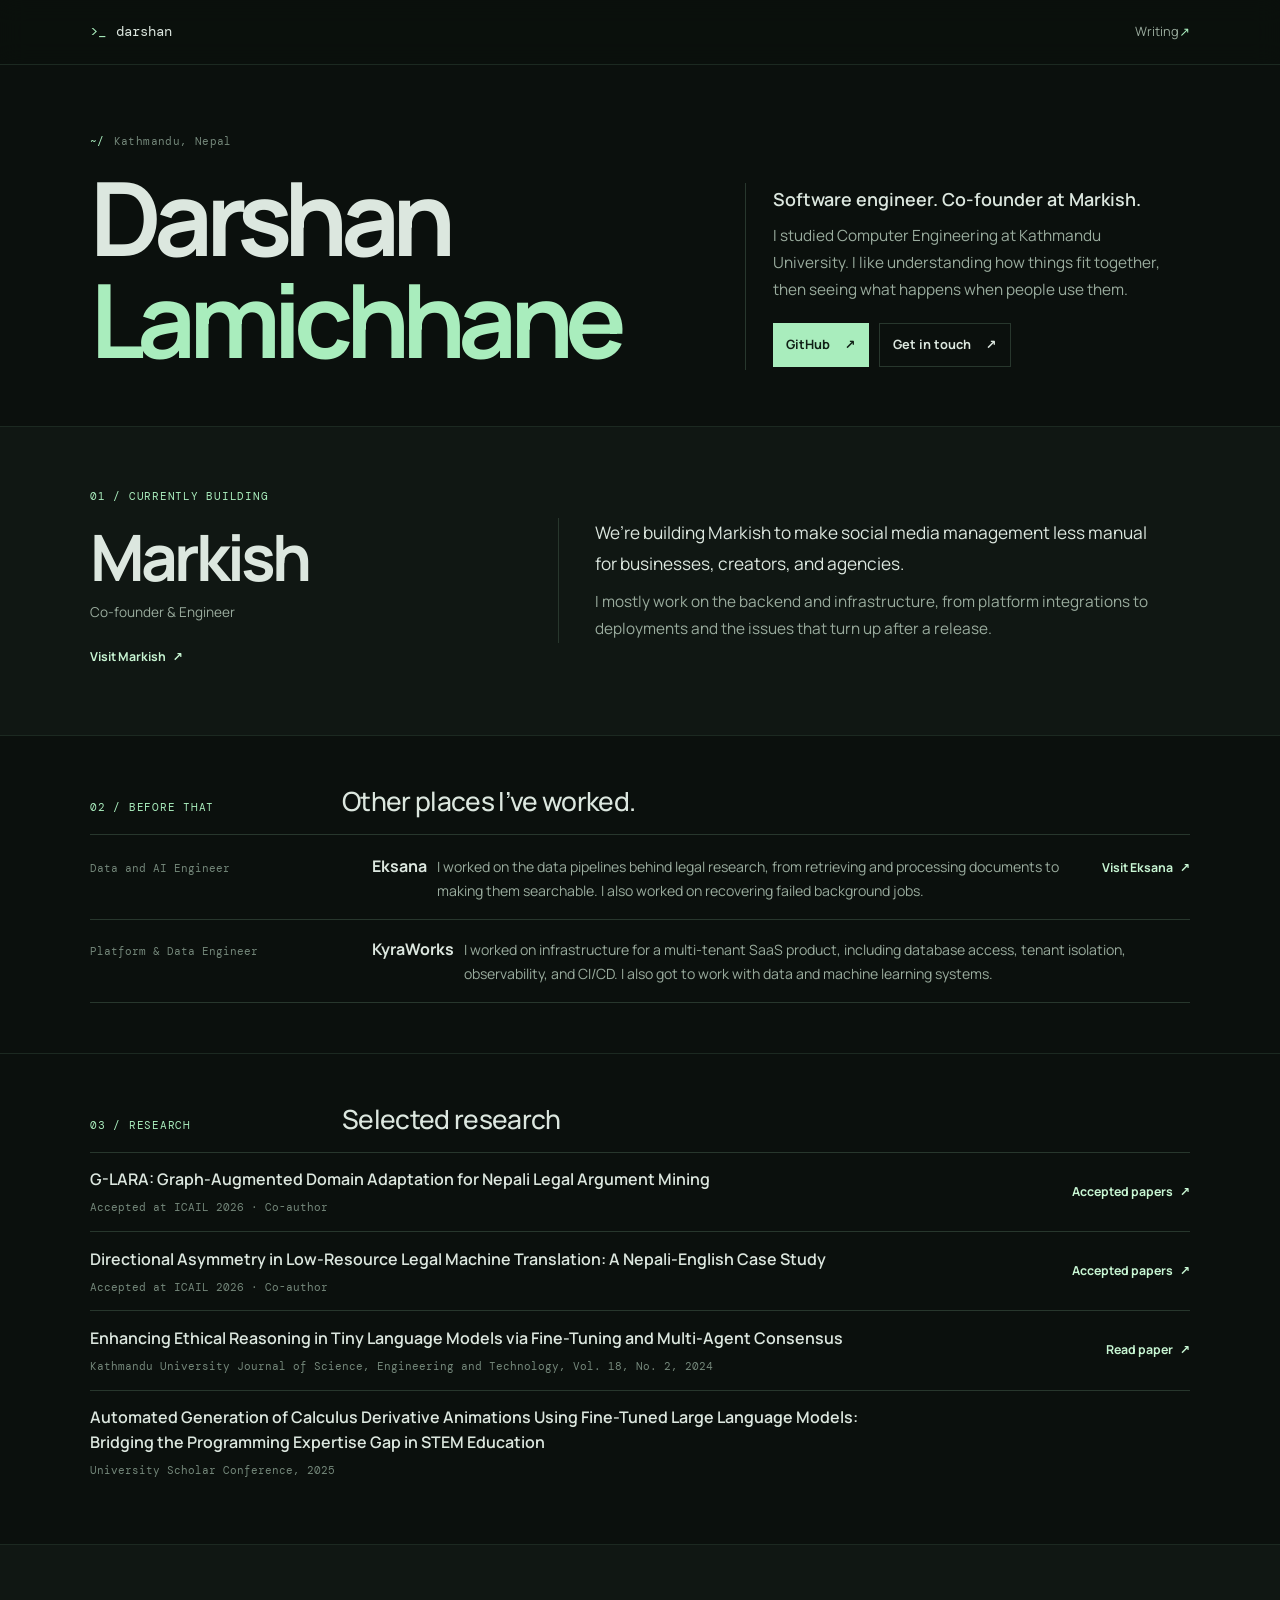
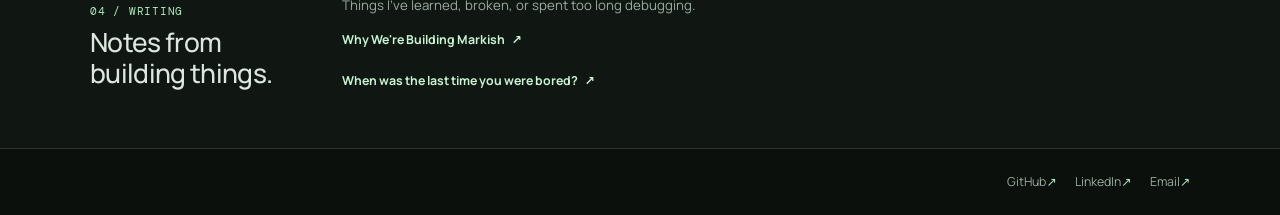
==== commit 4f5b33b7: "feat(writing): publish why we're building Markish" ====
--- a/index.html
+++ b/index.html
@@ -13,7 +13,7 @@
   <link rel="preconnect" href="https://fonts.googleapis.com">
   <link rel="preconnect" href="https://fonts.gstatic.com" crossorigin>
   <link href="https://fonts.googleapis.com/css2?family=DM+Mono:wght@400;500&family=Manrope:wght@400;500;600;700;800&display=swap" rel="stylesheet">
-  <link rel="stylesheet" href="/styles.css">
+  <link rel="stylesheet" href="/styles.css?v=528150c">
   <meta property="og:type" content="website">
   <meta property="og:title" content="Darshan Lamichhane | Software Engineer &amp; Markish Co-founder">
   <meta property="og:description" content="Darshan Lamichhane is a software engineer in Kathmandu, Nepal, and a Markish co-founder. He previously worked on engineering systems at Eksana and KyraWorks.">
@@ -144,7 +144,7 @@
     <section class="section section-muted" id="writing" aria-labelledby="writing-title">
       <div class="container writing-row">
         <div><p class="kicker">04 / Writing</p><h2 id="writing-title">Notes from building things.</h2></div>
-        <div class="writing-status"><p>Things I’ve learned, broken, or spent too long debugging.</p><a class="text-link" href="/writing/when-was-the-last-time-you-were-bored/">When was the last time you were bored? <span aria-hidden="true">↗</span></a></div>
+        <div class="writing-status"><p>Things I’ve learned, broken, or spent too long debugging.</p><a class="text-link" href="/writing/why-were-building-markish/">Why We're Building Markish <span aria-hidden="true">↗</span></a><a class="text-link" href="/writing/when-was-the-last-time-you-were-bored/">When was the last time you were bored? <span aria-hidden="true">↗</span></a></div>
       </div>
     </section>
   </main>
--- a/styles.css
+++ b/styles.css
@@ -84,7 +84,7 @@
 
 .writing-row { display: grid; grid-template-columns: 220px 1fr auto; align-items: center; gap: 2rem; }
 .writing-row h2 { max-width: 400px; margin-top: .35rem; font-size: clamp(1.3rem, 2.2vw, 1.65rem); font-weight: 500; letter-spacing: -.025em; }
-.writing-status { display: flex; align-items: center; gap: 1.25rem; }
+.writing-status { display: flex; align-items: flex-start; flex-direction: column; gap: .4rem; }
 .writing-status p { margin: 0; color: var(--muted); font-size: .83rem; }
 
 .site-footer { border-top: 1px solid var(--line); }
@@ -114,6 +114,8 @@
 .essay-byline { margin: 1rem 0 0; color: var(--quiet); font-family: var(--mono); font-size: .72rem; }
 .essay-body { color: var(--muted); font-size: clamp(1rem, 1.5vw, 1.08rem); line-height: 1.9; }
 .essay-body p { margin: 0 0 1.45rem; }
+.essay-body h2 { margin: 2.3rem 0 .8rem; color: var(--text); font-size: clamp(1.25rem, 2.4vw, 1.55rem); line-height: 1.35; letter-spacing: -.035em; }
+.essay-body h2:first-child { margin-top: 0; }
 .essay-body strong { color: var(--text); font-weight: 650; }
 .essay-pullquote { margin: 2rem 0; padding: .1rem 0 .1rem 1.35rem; border-left: 2px solid var(--accent); color: var(--text); font-size: clamp(1.08rem, 2vw, 1.28rem); line-height: 1.75; }
 .essay-pullquote p { margin: 0; }
